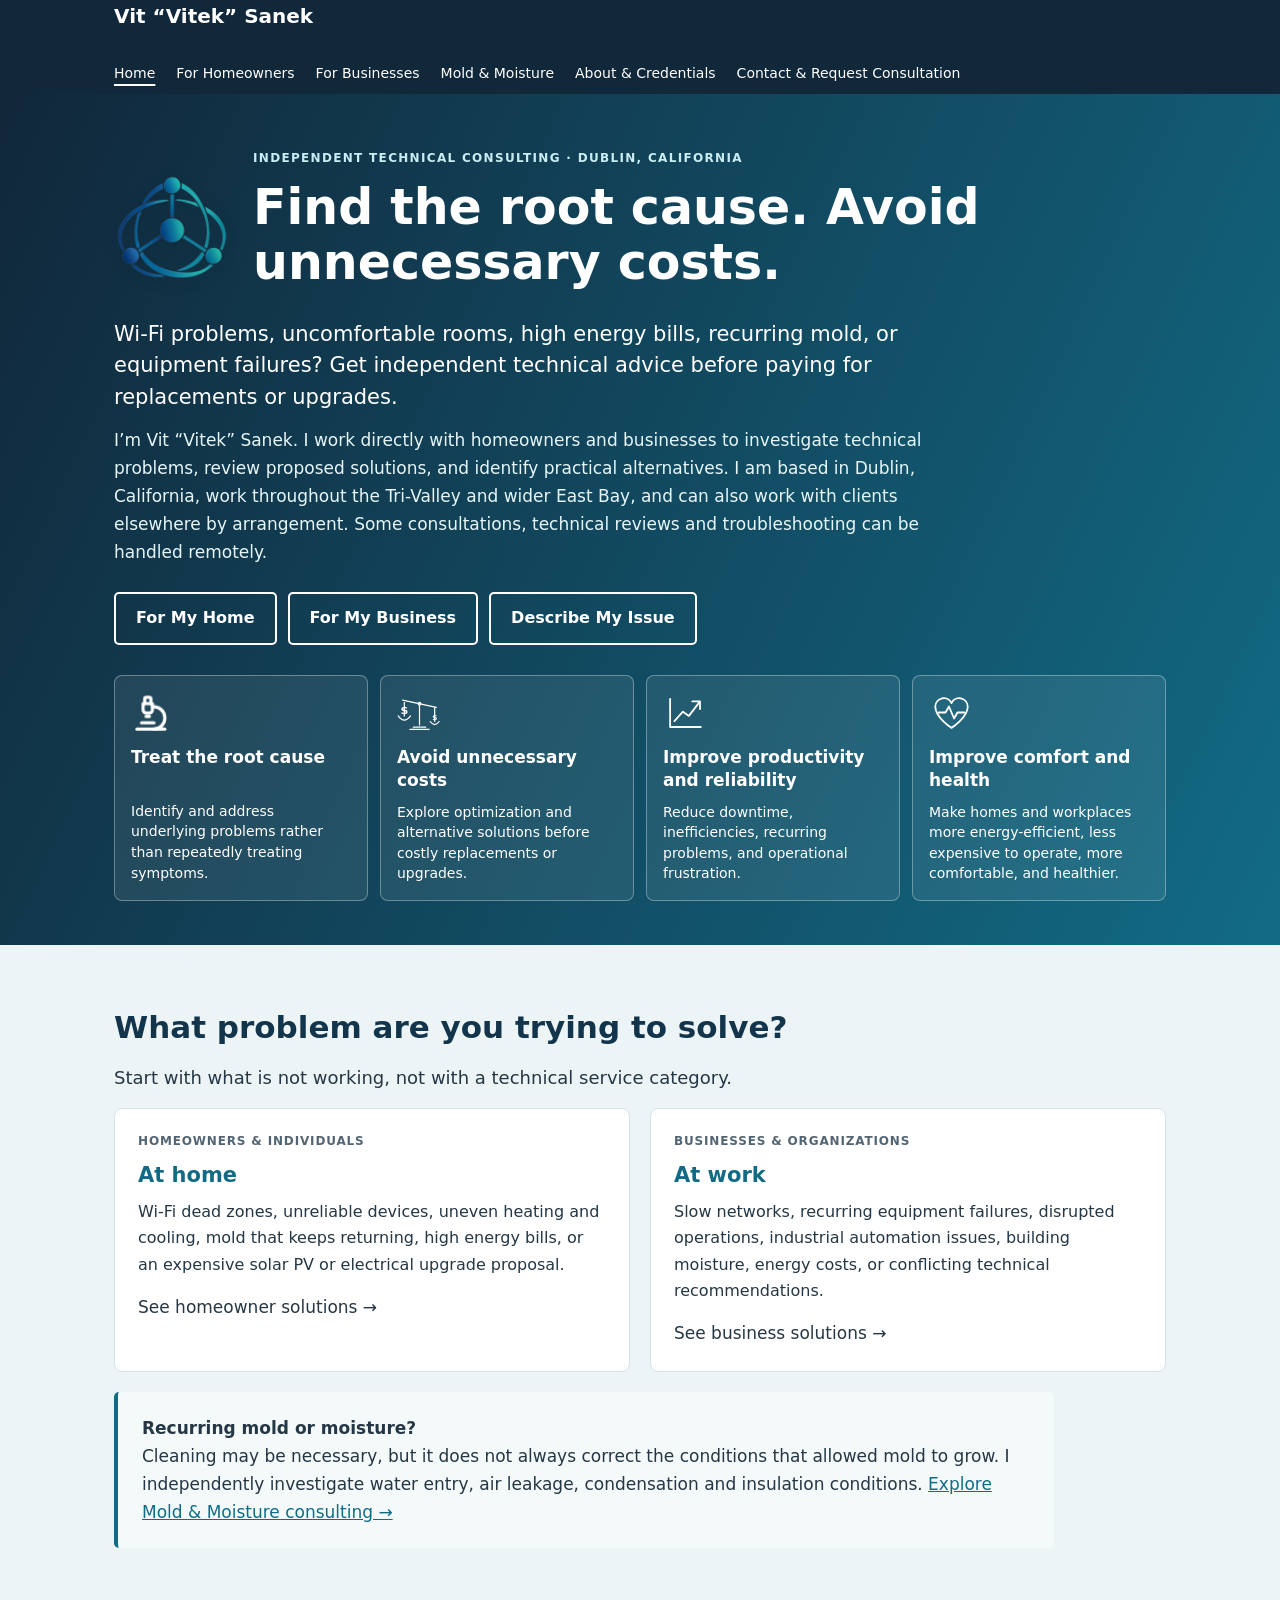
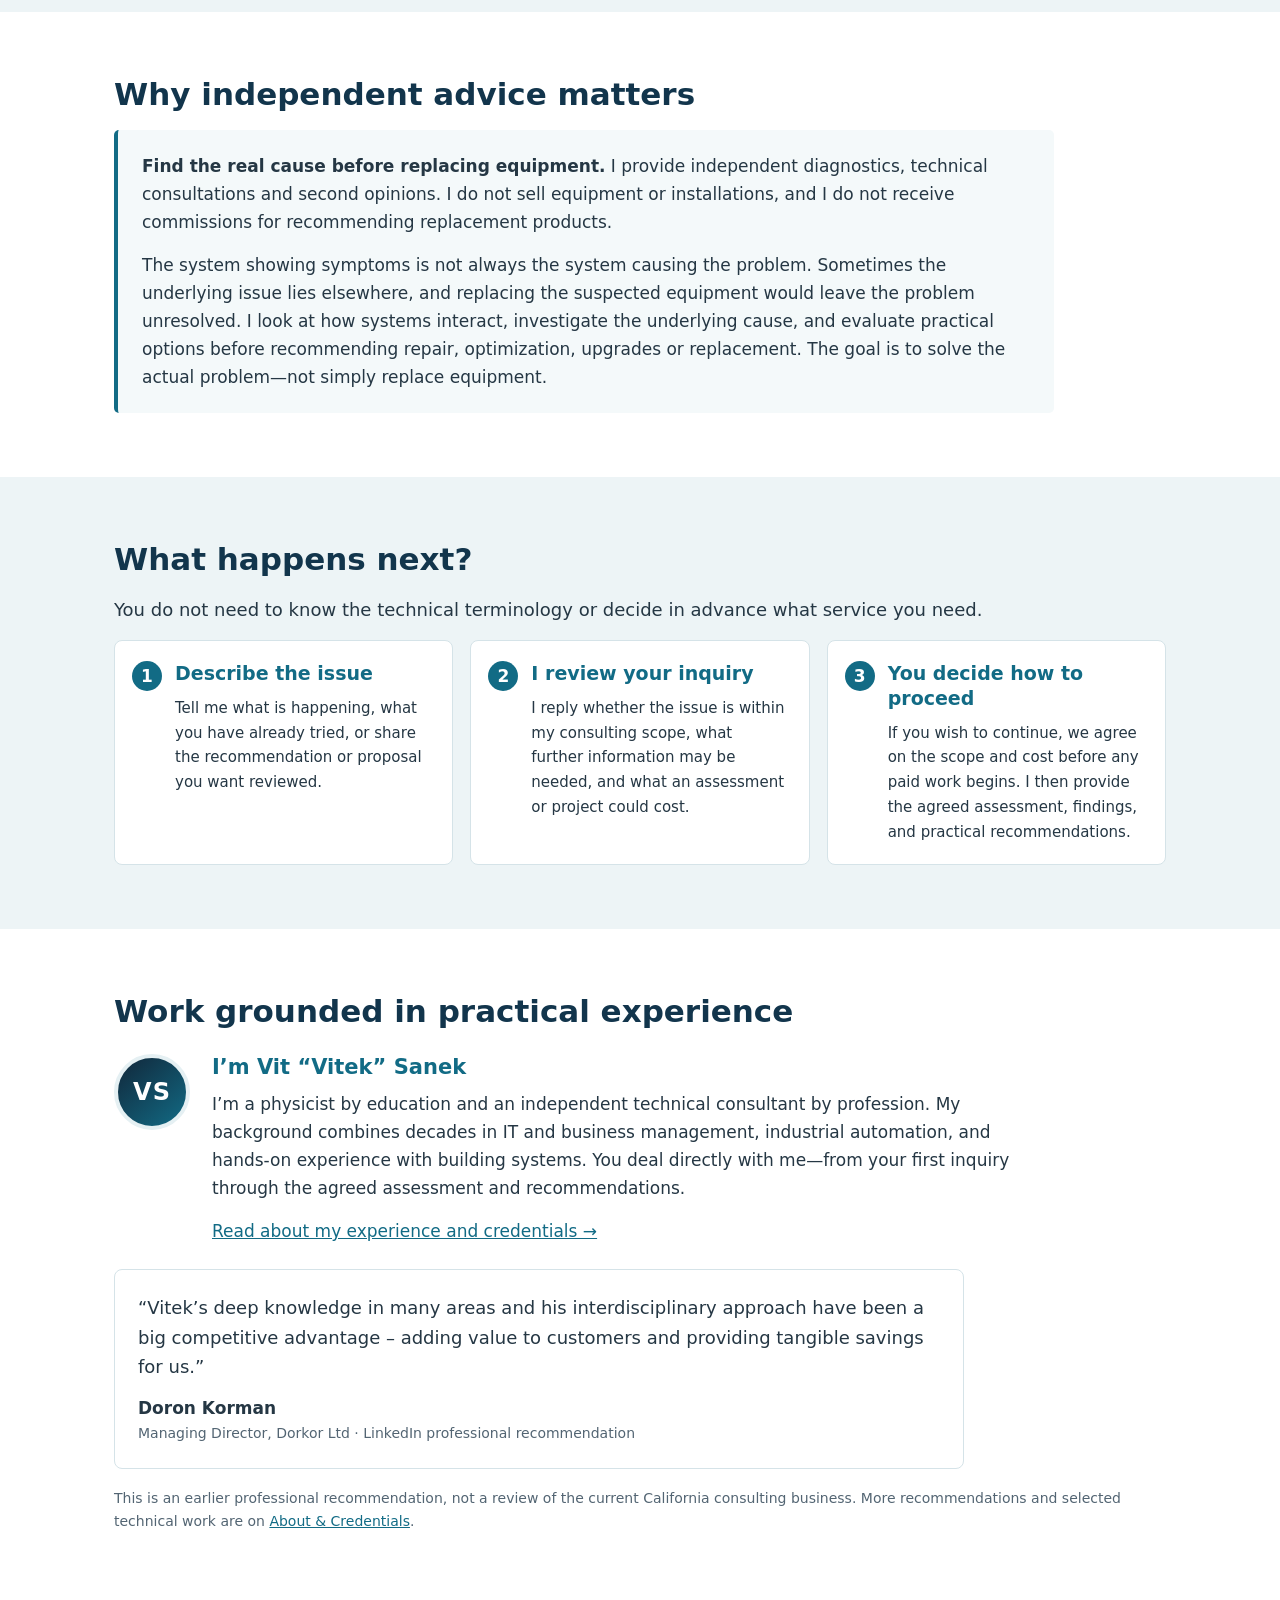
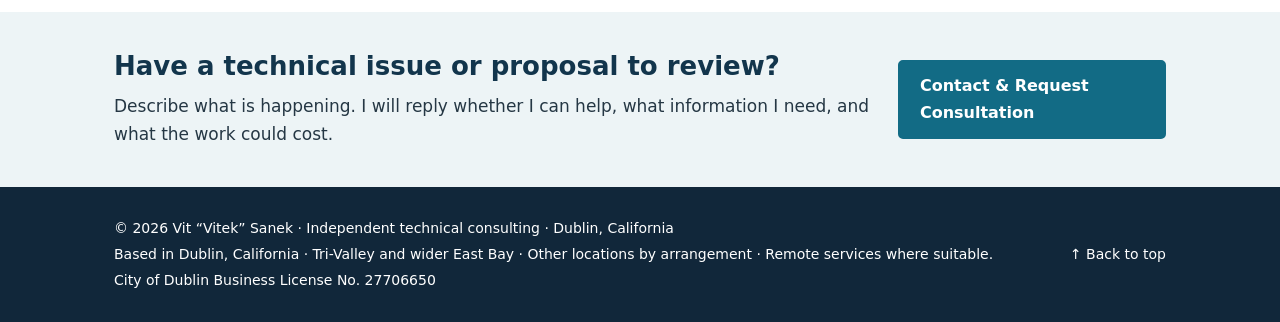
==== index.html @ 17aa636d "Add files via upload" ====
<!doctype html>
<html lang="en">
<head>
<meta charset="utf-8">
<meta name="viewport" content="width=device-width, initial-scale=1">
<title>Independent Technical Consulting | Dublin, CA</title>
<meta name="description" content="Independent technical troubleshooting and second opinions for homes and businesses throughout the Tri-Valley and wider East Bay, with remote services where suitable.">
<meta name="author" content="Vit “Vitek” Sanek">
<meta name="robots" content="index,follow,max-image-preview:large">
<meta name="theme-color" content="#11273a">
<link rel="canonical" href="https://ardenvaleis.github.io/Vitek/">
<link rel="icon" href="assets/systems-logo.png" type="image/png">
<link rel="apple-touch-icon" href="assets/systems-logo.png">
<link rel="stylesheet" href="assets/style.css">
<meta property="og:type" content="website">
<meta property="og:locale" content="en_US">
<meta property="og:site_name" content="Vit Vitek Sanek — Independent Technical Consulting">
<meta property="og:url" content="https://ardenvaleis.github.io/Vitek/">
<meta property="og:title" content="Independent technical consulting and second opinions in Dublin, CA">
<meta property="og:description" content="Independent technical troubleshooting and second opinions for homes and businesses throughout the Tri-Valley and wider East Bay, with remote services where suitable.">
<meta property="og:image" content="https://ardenvaleis.github.io/Vitek/assets/systems-logo.png">
<meta property="og:image:alt" content="Interconnected-systems logo for Vit Vitek Sanek">
<meta name="twitter:card" content="summary">
<meta name="twitter:title" content="Independent technical consulting and second opinions in Dublin, CA">
<meta name="twitter:description" content="Independent technical troubleshooting and second opinions for homes and businesses throughout the Tri-Valley and wider East Bay, with remote services where suitable.">
<meta name="twitter:image" content="https://ardenvaleis.github.io/Vitek/assets/systems-logo.png">
<script type="application/ld+json">{"@context":"https://schema.org","@type":["LocalBusiness","ProfessionalService"],"name":"Vit “Vitek” Sanek — Independent Technical Consulting","url":"https://ardenvaleis.github.io/Vitek/","image":"https://ardenvaleis.github.io/Vitek/assets/systems-logo.png","logo":"https://ardenvaleis.github.io/Vitek/assets/systems-logo.png","description":"Independent technical consulting, troubleshooting and second opinions for homeowners, individuals and businesses.","telephone":"+1-650-318-1522","email":"vitpc@mail.com","address":{"@type":"PostalAddress","addressLocality":"Dublin","addressRegion":"CA","addressCountry":"US"},"areaServed":[{"@type":"City","name":"Dublin, California"},{"@type":"City","name":"Pleasanton, California"},{"@type":"City","name":"San Ramon, California"},{"@type":"City","name":"Livermore, California"}],"sameAs":["https://www.linkedin.com/in/vitsanek/"],"founder":{"@type":"Person","name":"Vit “Vitek” Sanek","jobTitle":"Independent technical consultant"},"serviceType":["Independent technical consulting","Technical troubleshooting","Independent second opinions","Home moisture and building-systems assessment","IT and network consulting","Industrial systems consulting"]}</script>
<script type="application/ld+json">{"@context":"https://schema.org","@type":"BreadcrumbList","itemListElement":[{"@type":"ListItem","position":1,"name":"Home","item":"https://ardenvaleis.github.io/Vitek/"}]}</script>
</head><body id="top"><a href="#main" class="skip">Skip to content</a><header><div class="wrap"><nav aria-label="Main navigation"><a href="index.html" class="brand">Vit “Vitek” Sanek</a><div class="links"><a href="index.html" aria-current="page">Home</a><a href="homeowners.html">For Homeowners</a><a href="businesses.html">For Businesses</a><a href="mold-moisture.html">Mold &amp; Moisture</a><a href="about.html">About &amp; Credentials</a><a href="contact.html">Contact &amp; Request Consultation</a></div></nav></div></header><main id="main"><div class="hero compact"><div class="wrap"><div class="hero-title"><img src="assets/systems-logo.png" class="hero-logo" alt="Interconnected-systems company logo" width="116" height="109"><div><p class="eyebrow">Independent technical consulting · Dublin, California</p><h1>Find the root cause. Avoid unnecessary costs.</h1></div></div><p class="lede">Wi-Fi problems, uncomfortable rooms, high energy bills, recurring mold, or equipment failures? Get independent technical advice before paying for replacements or upgrades.</p><p class="support">I’m Vit “Vitek” Sanek. I work directly with homeowners and businesses to investigate technical problems, review proposed solutions, and identify practical alternatives. I am based in Dublin, California, work throughout the Tri-Valley and wider East Bay, and can also work with clients elsewhere by arrangement. Some consultations, technical reviews and troubleshooting can be handled remotely.</p><div class="actions"><a class="button alt" href="homeowners.html">For My Home</a><a class="button alt" href="businesses.html">For My Business</a><a class="button alt" href="contact.html">Describe My Issue</a></div><div class="benefits" aria-label="How I help">
<article class="benefit"><img class="benefit-icon" src="assets/microscope.png" alt="" aria-hidden="true" width="36" height="39"><h3>Treat the root cause</h3><p>Identify and address underlying problems rather than repeatedly treating symptoms.</p></article>
<article class="benefit"><svg aria-hidden="true" viewBox="0 0 80 64"><path d="M10 10 70 23M40 16.5V54M29 58h22M23 62h34M13 11v27M67 23v25"/><circle cx="40" cy="16.5" r="2.5"/><path d="M2 38Q13 53 24 38M59 48Q67 59 75 48"/><text x="13" y="35" text-anchor="middle" font-size="20" font-weight="600" fill="white" stroke="none">$</text><text x="67" y="45" text-anchor="middle" font-size="13" font-weight="600" fill="white" stroke="none">$</text></svg><h3>Avoid unnecessary costs</h3><p>Explore optimization and alternative solutions before costly replacements or upgrades.</p></article>
<article class="benefit"><svg aria-hidden="true" viewBox="0 0 48 48"><path d="M6 41V8M6 41h36M11 34l10-11 7 5 13-17M32 11h9v9"/></svg><h3>Improve productivity and reliability</h3><p>Reduce downtime, inefficiencies, recurring problems, and operational frustration.</p></article>
<article class="benefit"><svg aria-hidden="true" viewBox="0 0 48 48"><path d="M24 42S5 30 5 17a10 10 0 0 1 19-4 10 10 0 0 1 19 4c0 13-19 25-19 25Z"/><path d="M9 24h8l4-7 6 14 4-7h8"/></svg><h3>Improve comfort and health</h3><p>Make homes and workplaces more energy-efficient, less expensive to operate, more comfortable, and healthier.</p></article>
</div></div></div>
<section class="tint"><div class="wrap"><h2>What problem are you trying to solve?</h2><p class="intro section-lead">Start with what is not working, not with a technical service category.</p><div class="cards two">
<a class="card linkcard" href="homeowners.html"><span class="tag">Homeowners &amp; individuals</span><h3>At home</h3><p>Wi-Fi dead zones, unreliable devices, uneven heating and cooling, mold that keeps returning, high energy bills, or an expensive solar PV or electrical upgrade proposal.</p><span class="more">See homeowner solutions →</span></a>
<a class="card linkcard" href="businesses.html"><span class="tag">Businesses &amp; organizations</span><h3>At work</h3><p>Slow networks, recurring equipment failures, disrupted operations, industrial automation issues, building moisture, energy costs, or conflicting technical recommendations.</p><span class="more">See business solutions →</span></a>
</div><div class="callout" style="margin-top:20px"><strong>Recurring mold or moisture?</strong><p>Cleaning may be necessary, but it does not always correct the conditions that allowed mold to grow. I independently investigate water entry, air leakage, condensation and insulation conditions. <a href="mold-moisture.html">Explore Mold &amp; Moisture consulting →</a></p></div></div></section>
<section><div class="wrap"><h2>Why independent advice matters</h2><div class="callout"><p><strong>Find the real cause before replacing equipment.</strong> I provide independent diagnostics, technical consultations and second opinions. I do not sell equipment or installations, and I do not receive commissions for recommending replacement products.</p><p>The system showing symptoms is not always the system causing the problem. Sometimes the underlying issue lies elsewhere, and replacing the suspected equipment would leave the problem unresolved. I look at how systems interact, investigate the underlying cause, and evaluate practical options before recommending repair, optimization, upgrades or replacement. The goal is to solve the actual problem—not simply replace equipment.</p></div></div></section>
<section class="tint"><div class="wrap"><h2>What happens next?</h2><p class="section-lead">You do not need to know the technical terminology or decide in advance what service you need.</p><div class="steps"><article class="step"><h3>Describe the issue</h3><p>Tell me what is happening, what you have already tried, or share the recommendation or proposal you want reviewed.</p></article><article class="step"><h3>I review your inquiry</h3><p>I reply whether the issue is within my consulting scope, what further information may be needed, and what an assessment or project could cost.</p></article><article class="step"><h3>You decide how to proceed</h3><p>If you wish to continue, we agree on the scope and cost before any paid work begins. I then provide the agreed assessment, findings, and practical recommendations.</p></article></div></div></section>
<section><div class="wrap"><h2>Work grounded in practical experience</h2><div class="personal-intro"><div class="profile-monogram" aria-hidden="true">VS</div><div><h3>I’m Vit “Vitek” Sanek</h3><p>I’m a physicist by education and an independent technical consultant by profession. My background combines decades in IT and business management, industrial automation, and hands-on experience with building systems. You deal directly with me—from your first inquiry through the agreed assessment and recommendations.</p><p><a href="about.html">Read about my experience and credentials →</a></p></div></div><div class="quote"><blockquote>“Vitek’s deep knowledge in many areas and his interdisciplinary approach have been a big competitive advantage – adding value to customers and providing tangible savings for us.”</blockquote><p class="attrib">Doron Korman</p><p class="context">Managing Director, Dorkor Ltd · LinkedIn professional recommendation</p></div><p class="page-mark">This is an earlier professional recommendation, not a review of the current California consulting business. More recommendations and selected technical work are on <a href="about.html">About &amp; Credentials</a>.</p></div></section>
<aside class="cta"><div class="wrap"><div><h2>Have a technical issue or proposal to review?</h2><p>Describe what is happening. I will reply whether I can help, what information I need, and what the work could cost.</p></div><a class="button blue" href="contact.html">Contact &amp; Request Consultation</a></div></aside></main><footer><div class="wrap"><div><p>© 2026 Vit “Vitek” Sanek · Independent technical consulting · Dublin, California</p><p>Based in Dublin, California · Tri-Valley and wider East Bay · Other locations by arrangement · Remote services where suitable.</p><p>City of Dublin Business License No. 27706650</p></div><a href="#top" class="top-link">↑ Back to top</a></div></footer></body></html>
---- assets/style.css ----
:root{--navy:#11273a;--blue:#126b85;--light:#edf4f6;--ink:#253744;--line:#d5e3e8;--muted:#536573;--white:#fff}
*{box-sizing:border-box}html{scroll-behavior:smooth}body{margin:0;font:17px/1.65 system-ui,'Segoe UI',Arial,sans-serif;color:var(--ink);background:white}a{color:var(--blue)}a:hover{text-decoration-thickness:2px}a:focus-visible,button:focus-visible,input:focus-visible,select:focus-visible,textarea:focus-visible,summary:focus-visible{outline:3px solid #e5ad4c;outline-offset:3px}.wrap{max-width:1100px;margin:auto;padding:0 24px}.skip{position:absolute;left:-10000px;top:auto}.skip:focus{left:16px;top:12px;z-index:100;background:white;padding:8px}
header{background:var(--navy);color:white}nav{min-height:76px;display:flex;align-items:center;justify-content:space-between;gap:20px;flex-wrap:wrap}.brand{color:white;text-decoration:none;font-weight:750;font-size:20px;white-space:nowrap}.links{display:flex;align-items:center;gap:21px;flex-wrap:wrap}.links a{color:white;text-decoration:none;font-size:14px;padding:9px 0}.links a[aria-current="page"]{text-decoration:underline;text-decoration-thickness:2px;text-underline-offset:6px}.links a:hover{text-decoration:underline}
.hero{background:linear-gradient(115deg,#11273a,#126b85);color:white;padding:69px 0 52px}.hero.compact{padding:55px 0 44px}.hero-title{display:flex;gap:23px;align-items:center}.hero-logo{width:116px;height:116px;object-fit:contain;flex:none;filter:drop-shadow(0 3px 7px rgba(0,0,0,.12))}.hero h1{font-size:clamp(32px,4.1vw,49px);line-height:1.12;margin:0 0 15px;max-width:850px}.hero .lede{font-size:21px;line-height:1.5;max-width:850px;margin:13px 0}.hero .support{max-width:850px;color:#e6f6f8}.eyebrow{font-size:12px;letter-spacing:.11em;text-transform:uppercase;color:#c9edf3;font-weight:800;margin:0 0 12px}.button{display:inline-block;background:#fff;color:#11344b;border:2px solid #fff;padding:11px 20px;text-decoration:none;border-radius:5px;font-size:16px;font-weight:750}.button.alt{background:transparent;color:white}.button.blue{background:var(--blue);border-color:var(--blue);color:white}.button.outline{border-color:var(--blue);background:transparent;color:var(--blue)}.actions{display:flex;gap:11px;flex-wrap:wrap;margin-top:26px}
section{padding:64px 0}section.tint{background:var(--light)}h2{font-size:31px;line-height:1.2;color:#12354c;margin:0 0 17px}h3{line-height:1.3;color:var(--blue);margin:0 0 10px;font-size:21px}p{margin:0 0 15px}.intro{max-width:840px}.section-lead{font-size:18px;max-width:870px}.cards{display:grid;grid-template-columns:repeat(3,minmax(0,1fr));gap:20px}.cards.two{grid-template-columns:repeat(2,minmax(0,1fr))}.card{background:white;border:1px solid var(--line);border-radius:8px;padding:23px}.card p{font-size:16px}.card ul{padding-left:21px;margin:10px 0 0}.card li{margin:6px 0}.card .tag{font-size:12px;font-weight:800;letter-spacing:.07em;text-transform:uppercase;color:var(--muted);display:block;margin-bottom:10px}.card a.more{font-weight:700;font-size:15px}.linkcard{text-decoration:none;color:var(--ink);display:block}.linkcard h3{text-decoration:underline;text-decoration-color:transparent}.linkcard:hover h3{text-decoration-color:currentColor}.callout{border-left:4px solid var(--blue);background:#f4f9fa;padding:22px 24px;border-radius:5px;max-width:940px}.callout p:last-child{margin:0}
.benefits{display:grid;grid-template-columns:repeat(4,minmax(0,1fr));gap:12px;margin-top:30px}.benefit{padding:16px;border:1px solid rgba(255,255,255,.33);border-radius:8px;background:rgba(255,255,255,.08)}.benefit h3{font-size:17px;color:white;line-height:1.35;min-height:45px}.benefit p{font-size:14px;margin:0;line-height:1.47}.benefit .benefit-icon{width:41px;height:41px;object-fit:contain;display:block;margin-bottom:13px;filter:brightness(0) invert(1)}.benefit svg{display:block;width:45px;height:41px;margin-bottom:13px;stroke:white;stroke-width:2.1;fill:none;stroke-linejoin:round;stroke-linecap:round}
.problem-grid{display:grid;grid-template-columns:1fr 1fr;gap:16px}.problem{border-left:3px solid var(--blue);padding:14px 18px;background:white;border-radius:3px}.problem strong{display:block;color:var(--navy);margin-bottom:6px}.problem p{font-size:15px;margin:0}.steps{display:grid;grid-template-columns:repeat(3,minmax(0,1fr));gap:17px;counter-reset:step}.step{position:relative;padding:20px 20px 20px 60px;background:white;border:1px solid var(--line);border-radius:8px}.step:before{counter-increment:step;content:counter(step);background:var(--blue);color:#fff;font-weight:800;border-radius:50%;width:30px;height:30px;display:grid;place-items:center;position:absolute;left:17px;top:20px}.step h3{font-size:19px}.step p{font-size:15px;margin:0}
.quote{border:1px solid var(--line);border-radius:8px;padding:23px;background:white;max-width:850px}.quote blockquote{margin:0 0 12px;font-size:18px}.quote .attrib{font-weight:750;margin:0}.quote .context{font-size:14px;color:var(--muted);margin:0}.fine{color:var(--muted);font-size:14px}.cta{background:var(--light);padding:39px 0}.cta .wrap{display:flex;align-items:center;justify-content:space-between;gap:24px}.cta h2{margin:0 0 9px;font-size:26px}.cta p{margin:0}.article{max-width:900px}.article p{max-width:850px}.article ul{padding-left:23px}.article li{margin:8px 0}details{margin:16px 0}details summary{cursor:pointer;color:var(--blue);font-weight:750}details[open] summary{margin-bottom:12px}.credentials{max-width:850px}.credentials details{border-top:1px solid var(--line);padding-top:14px}.credentials details:last-child{border-bottom:1px solid var(--line);padding-bottom:14px}
.contact-grid{display:grid;grid-template-columns:1.4fr .9fr;gap:33px}.form{background:var(--light);border:1px solid var(--line);padding:24px;border-radius:8px}.form label{display:block;font-weight:700;font-size:15px;margin:0 0 5px}.form input,.form select,.form textarea{width:100%;padding:11px;font:inherit;font-size:16px;border:1px solid #a9bfc9;border-radius:5px;background:#fff;color:var(--ink);margin-bottom:17px}.form textarea{min-height:156px;resize:vertical}.form button{cursor:pointer}.contact-items p{margin-bottom:16px}.contact-items strong{display:block}.privacy-note{font-size:13px;color:var(--muted)}.sr-only{position:absolute;width:1px;height:1px;overflow:hidden;clip:rect(0,0,0,0);white-space:nowrap}
footer{background:var(--navy);color:#fff;padding:27px 0;font-size:14px}footer p{margin:3px 0}footer .wrap{display:flex;align-items:center;justify-content:space-between;gap:14px;flex-wrap:wrap}footer a{color:white}.top-link{text-decoration:none;white-space:nowrap}.page-mark{font-size:14px;color:var(--muted);margin-top:18px}
@media(max-width:950px){.cards{grid-template-columns:repeat(2,minmax(0,1fr))}.benefits{grid-template-columns:repeat(2,minmax(0,1fr))}}@media(max-width:650px){body{font-size:16px}.wrap{padding:0 19px}nav{padding:13px 0}.links{gap:13px}.links a{font-size:13px}.hero{padding:44px 0}.hero-title{align-items:flex-start;gap:13px}.hero-logo{width:67px;height:67px}.hero .lede{font-size:19px}.benefits,.cards,.cards.two,.problem-grid,.steps,.contact-grid{grid-template-columns:1fr}.benefit h3{min-height:0}section{padding:44px 0}h2{font-size:27px}.card{padding:18px}.cta .wrap{display:block}.cta .button{margin-top:17px}}@media(prefers-reduced-motion:reduce){html{scroll-behavior:auto}}

/* v19 inline form feedback */
.form-status{padding:12px 14px;border-radius:5px;margin:14px 0 0;line-height:1.5;font-weight:600}
.form-status[hidden]{display:none}
.form-status.pending{background:#e9f3f6;color:#12495d}
.form-status.success{background:#e5f5ed;color:#175b3c;border:1px solid #a9d7bd}
.form-status.error{background:#fff1ed;color:#842c17;border:1px solid #e6b5a7}
.form button:disabled{opacity:.7;cursor:wait}


/* Version 21: personal introductions and contextual image examples */
.personal-intro{display:grid;grid-template-columns:78px 1fr;gap:20px;align-items:start;max-width:920px;margin:24px 0}
.profile-monogram{width:76px;height:76px;border-radius:50%;display:grid;place-items:center;background:linear-gradient(140deg,#11273a,#126b85);color:#fff;font-size:24px;font-weight:800;letter-spacing:.04em;border:4px solid #e5f0f3}
.personal-intro h3{margin:0 0 8px}
.personal-intro p:last-child{margin-bottom:0}
.photo-grid{display:grid;grid-template-columns:repeat(3,minmax(0,1fr));gap:18px;margin-top:24px}
.photo-grid.two{grid-template-columns:repeat(2,minmax(0,1fr))}
.photo-card,.diagram-card{margin:0;background:#fff;border:1px solid var(--line);border-radius:8px;overflow:hidden;min-width:0}
.photo-card img,.diagram-card img{display:block;width:100%;height:220px;object-fit:cover;background:#e9f0f2}
.photo-card figcaption,.diagram-card figcaption{padding:15px 17px}
.photo-card figcaption strong,.diagram-card figcaption strong{display:block;color:var(--navy);margin-bottom:5px}
.photo-card figcaption p,.diagram-card figcaption p{font-size:14px;line-height:1.5;margin:0 0 8px}
.photo-card figcaption small{display:block;font-size:11px;line-height:1.45;color:var(--muted)}
.photo-card figcaption small a{color:var(--muted)}
.diagram-card{margin-top:22px}
.diagram-card img{height:auto;max-height:none;object-fit:contain;padding:12px}
.mold-intro{display:grid;grid-template-columns:1.25fr .75fr;gap:26px;align-items:start}
.mold-intro .photo-card img{height:260px}
.cause-grid{display:grid;grid-template-columns:repeat(3,minmax(0,1fr));gap:18px;margin-top:24px}
.cause-card{background:#fff;border:1px solid var(--line);border-top:4px solid var(--blue);border-radius:8px;padding:21px}
.cause-card .tag{font-size:12px;font-weight:800;letter-spacing:.07em;text-transform:uppercase;color:var(--muted);display:block;margin-bottom:10px}
.cause-card p{font-size:15px}
.cause-card p:last-child{margin-bottom:0}
@media(max-width:950px){.photo-grid{grid-template-columns:repeat(2,minmax(0,1fr))}.cause-grid{grid-template-columns:1fr}.mold-intro{grid-template-columns:1fr}}
@media(max-width:650px){.personal-intro{grid-template-columns:1fr;gap:12px}.photo-grid,.photo-grid.two{grid-template-columns:1fr}.photo-card img,.mold-intro .photo-card img{height:220px}.diagram-card img{padding:5px}}
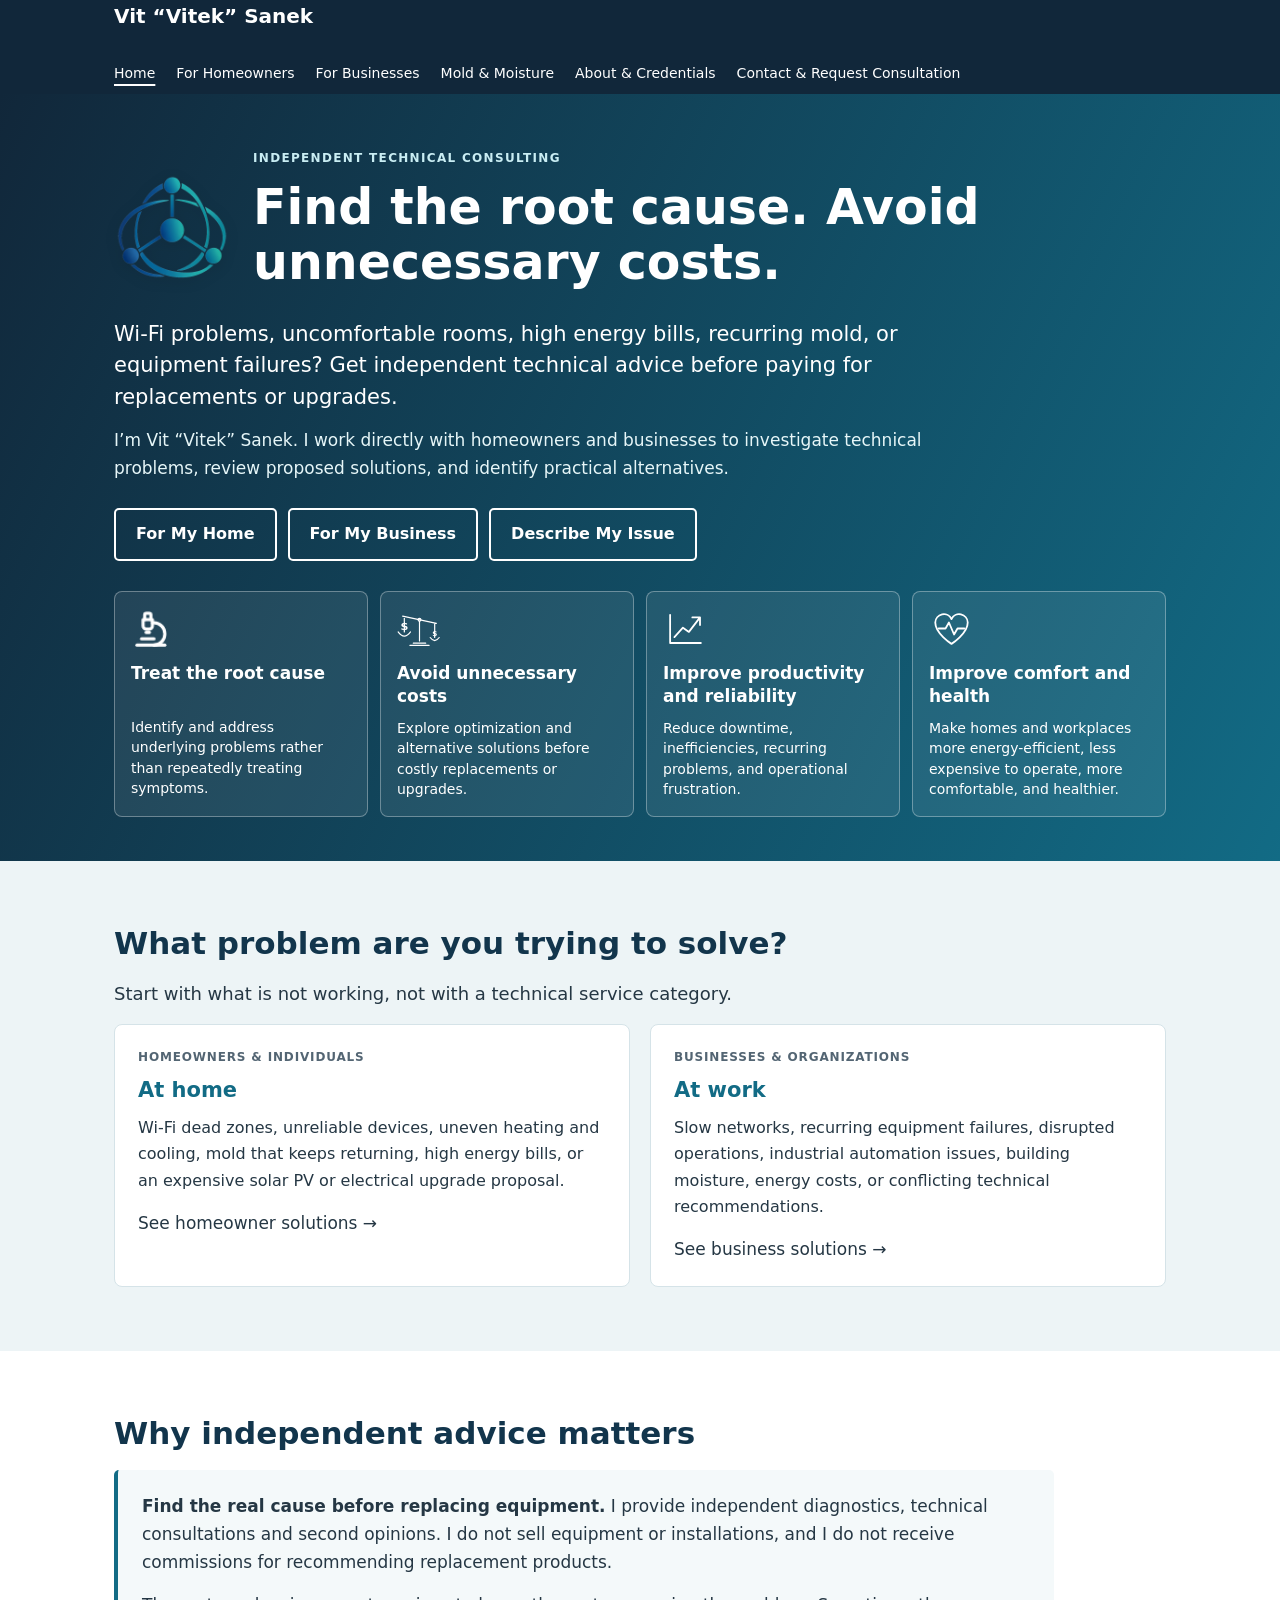
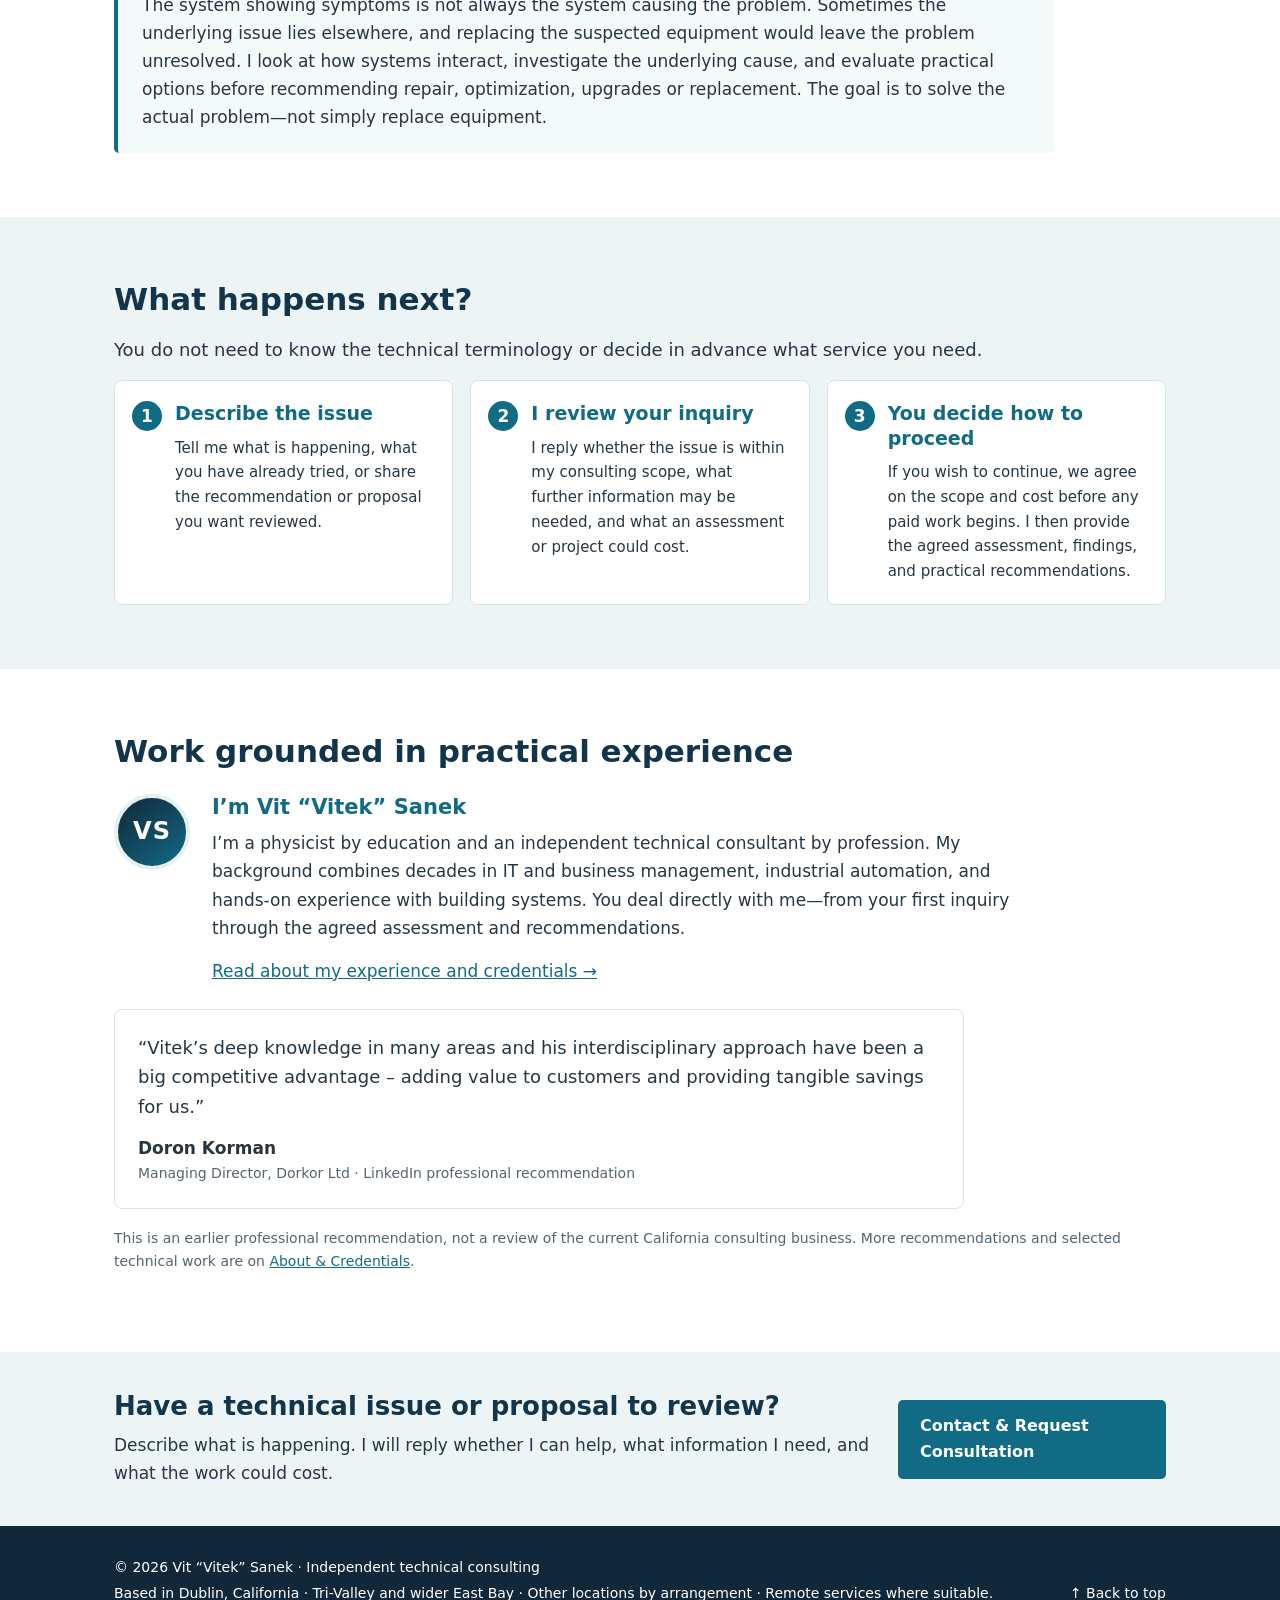
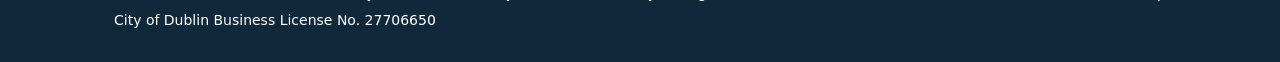
==== commit 81fbf1ac: "Add files via upload" ====
--- a/index.html
+++ b/index.html
@@ -26,7 +26,7 @@
 <meta name="twitter:image" content="https://ardenvaleis.github.io/Vitek/assets/systems-logo.png">
 <script type="application/ld+json">{"@context":"https://schema.org","@type":["LocalBusiness","ProfessionalService"],"name":"Vit “Vitek” Sanek — Independent Technical Consulting","url":"https://ardenvaleis.github.io/Vitek/","image":"https://ardenvaleis.github.io/Vitek/assets/systems-logo.png","logo":"https://ardenvaleis.github.io/Vitek/assets/systems-logo.png","description":"Independent technical consulting, troubleshooting and second opinions for homeowners, individuals and businesses.","telephone":"+1-650-318-1522","email":"vitpc@mail.com","address":{"@type":"PostalAddress","addressLocality":"Dublin","addressRegion":"CA","addressCountry":"US"},"areaServed":[{"@type":"City","name":"Dublin, California"},{"@type":"City","name":"Pleasanton, California"},{"@type":"City","name":"San Ramon, California"},{"@type":"City","name":"Livermore, California"}],"sameAs":["https://www.linkedin.com/in/vitsanek/"],"founder":{"@type":"Person","name":"Vit “Vitek” Sanek","jobTitle":"Independent technical consultant"},"serviceType":["Independent technical consulting","Technical troubleshooting","Independent second opinions","Home moisture and building-systems assessment","IT and network consulting","Industrial systems consulting"]}</script>
 <script type="application/ld+json">{"@context":"https://schema.org","@type":"BreadcrumbList","itemListElement":[{"@type":"ListItem","position":1,"name":"Home","item":"https://ardenvaleis.github.io/Vitek/"}]}</script>
-</head><body id="top"><a href="#main" class="skip">Skip to content</a><header><div class="wrap"><nav aria-label="Main navigation"><a href="index.html" class="brand">Vit “Vitek” Sanek</a><div class="links"><a href="index.html" aria-current="page">Home</a><a href="homeowners.html">For Homeowners</a><a href="businesses.html">For Businesses</a><a href="mold-moisture.html">Mold &amp; Moisture</a><a href="about.html">About &amp; Credentials</a><a href="contact.html">Contact &amp; Request Consultation</a></div></nav></div></header><main id="main"><div class="hero compact"><div class="wrap"><div class="hero-title"><img src="assets/systems-logo.png" class="hero-logo" alt="Interconnected-systems company logo" width="116" height="109"><div><p class="eyebrow">Independent technical consulting · Dublin, California</p><h1>Find the root cause. Avoid unnecessary costs.</h1></div></div><p class="lede">Wi-Fi problems, uncomfortable rooms, high energy bills, recurring mold, or equipment failures? Get independent technical advice before paying for replacements or upgrades.</p><p class="support">I’m Vit “Vitek” Sanek. I work directly with homeowners and businesses to investigate technical problems, review proposed solutions, and identify practical alternatives. I am based in Dublin, California, work throughout the Tri-Valley and wider East Bay, and can also work with clients elsewhere by arrangement. Some consultations, technical reviews and troubleshooting can be handled remotely.</p><div class="actions"><a class="button alt" href="homeowners.html">For My Home</a><a class="button alt" href="businesses.html">For My Business</a><a class="button alt" href="contact.html">Describe My Issue</a></div><div class="benefits" aria-label="How I help">
+</head><body id="top"><a href="#main" class="skip">Skip to content</a><header><div class="wrap"><nav aria-label="Main navigation"><a href="index.html" class="brand">Vit “Vitek” Sanek</a><div class="links"><a href="index.html" aria-current="page">Home</a><a href="homeowners.html">For Homeowners</a><a href="businesses.html">For Businesses</a><a href="mold-moisture.html">Mold &amp; Moisture</a><a href="about.html">About &amp; Credentials</a><a href="contact.html">Contact &amp; Request Consultation</a></div></nav></div></header><main id="main"><div class="hero compact"><div class="wrap"><div class="hero-title"><img src="assets/systems-logo.png" class="hero-logo" alt="Interconnected-systems company logo" width="116" height="109"><div><p class="eyebrow">Independent technical consulting</p><h1>Find the root cause. Avoid unnecessary costs.</h1></div></div><p class="lede">Wi-Fi problems, uncomfortable rooms, high energy bills, recurring mold, or equipment failures? Get independent technical advice before paying for replacements or upgrades.</p><p class="support">I’m Vit “Vitek” Sanek. I work directly with homeowners and businesses to investigate technical problems, review proposed solutions, and identify practical alternatives.</p><div class="actions"><a class="button alt" href="homeowners.html">For My Home</a><a class="button alt" href="businesses.html">For My Business</a><a class="button alt" href="contact.html">Describe My Issue</a></div><div class="benefits" aria-label="How I help">
 <article class="benefit"><img class="benefit-icon" src="assets/microscope.png" alt="" aria-hidden="true" width="36" height="39"><h3>Treat the root cause</h3><p>Identify and address underlying problems rather than repeatedly treating symptoms.</p></article>
 <article class="benefit"><svg aria-hidden="true" viewBox="0 0 80 64"><path d="M10 10 70 23M40 16.5V54M29 58h22M23 62h34M13 11v27M67 23v25"/><circle cx="40" cy="16.5" r="2.5"/><path d="M2 38Q13 53 24 38M59 48Q67 59 75 48"/><text x="13" y="35" text-anchor="middle" font-size="20" font-weight="600" fill="white" stroke="none">$</text><text x="67" y="45" text-anchor="middle" font-size="13" font-weight="600" fill="white" stroke="none">$</text></svg><h3>Avoid unnecessary costs</h3><p>Explore optimization and alternative solutions before costly replacements or upgrades.</p></article>
 <article class="benefit"><svg aria-hidden="true" viewBox="0 0 48 48"><path d="M6 41V8M6 41h36M11 34l10-11 7 5 13-17M32 11h9v9"/></svg><h3>Improve productivity and reliability</h3><p>Reduce downtime, inefficiencies, recurring problems, and operational frustration.</p></article>
@@ -35,8 +35,8 @@
 <section class="tint"><div class="wrap"><h2>What problem are you trying to solve?</h2><p class="intro section-lead">Start with what is not working, not with a technical service category.</p><div class="cards two">
 <a class="card linkcard" href="homeowners.html"><span class="tag">Homeowners &amp; individuals</span><h3>At home</h3><p>Wi-Fi dead zones, unreliable devices, uneven heating and cooling, mold that keeps returning, high energy bills, or an expensive solar PV or electrical upgrade proposal.</p><span class="more">See homeowner solutions →</span></a>
 <a class="card linkcard" href="businesses.html"><span class="tag">Businesses &amp; organizations</span><h3>At work</h3><p>Slow networks, recurring equipment failures, disrupted operations, industrial automation issues, building moisture, energy costs, or conflicting technical recommendations.</p><span class="more">See business solutions →</span></a>
-</div><div class="callout" style="margin-top:20px"><strong>Recurring mold or moisture?</strong><p>Cleaning may be necessary, but it does not always correct the conditions that allowed mold to grow. I independently investigate water entry, air leakage, condensation and insulation conditions. <a href="mold-moisture.html">Explore Mold &amp; Moisture consulting →</a></p></div></div></section>
+</div></div></section>
 <section><div class="wrap"><h2>Why independent advice matters</h2><div class="callout"><p><strong>Find the real cause before replacing equipment.</strong> I provide independent diagnostics, technical consultations and second opinions. I do not sell equipment or installations, and I do not receive commissions for recommending replacement products.</p><p>The system showing symptoms is not always the system causing the problem. Sometimes the underlying issue lies elsewhere, and replacing the suspected equipment would leave the problem unresolved. I look at how systems interact, investigate the underlying cause, and evaluate practical options before recommending repair, optimization, upgrades or replacement. The goal is to solve the actual problem—not simply replace equipment.</p></div></div></section>
 <section class="tint"><div class="wrap"><h2>What happens next?</h2><p class="section-lead">You do not need to know the technical terminology or decide in advance what service you need.</p><div class="steps"><article class="step"><h3>Describe the issue</h3><p>Tell me what is happening, what you have already tried, or share the recommendation or proposal you want reviewed.</p></article><article class="step"><h3>I review your inquiry</h3><p>I reply whether the issue is within my consulting scope, what further information may be needed, and what an assessment or project could cost.</p></article><article class="step"><h3>You decide how to proceed</h3><p>If you wish to continue, we agree on the scope and cost before any paid work begins. I then provide the agreed assessment, findings, and practical recommendations.</p></article></div></div></section>
 <section><div class="wrap"><h2>Work grounded in practical experience</h2><div class="personal-intro"><div class="profile-monogram" aria-hidden="true">VS</div><div><h3>I’m Vit “Vitek” Sanek</h3><p>I’m a physicist by education and an independent technical consultant by profession. My background combines decades in IT and business management, industrial automation, and hands-on experience with building systems. You deal directly with me—from your first inquiry through the agreed assessment and recommendations.</p><p><a href="about.html">Read about my experience and credentials →</a></p></div></div><div class="quote"><blockquote>“Vitek’s deep knowledge in many areas and his interdisciplinary approach have been a big competitive advantage – adding value to customers and providing tangible savings for us.”</blockquote><p class="attrib">Doron Korman</p><p class="context">Managing Director, Dorkor Ltd · LinkedIn professional recommendation</p></div><p class="page-mark">This is an earlier professional recommendation, not a review of the current California consulting business. More recommendations and selected technical work are on <a href="about.html">About &amp; Credentials</a>.</p></div></section>
-<aside class="cta"><div class="wrap"><div><h2>Have a technical issue or proposal to review?</h2><p>Describe what is happening. I will reply whether I can help, what information I need, and what the work could cost.</p></div><a class="button blue" href="contact.html">Contact &amp; Request Consultation</a></div></aside></main><footer><div class="wrap"><div><p>© 2026 Vit “Vitek” Sanek · Independent technical consulting · Dublin, California</p><p>Based in Dublin, California · Tri-Valley and wider East Bay · Other locations by arrangement · Remote services where suitable.</p><p>City of Dublin Business License No. 27706650</p></div><a href="#top" class="top-link">↑ Back to top</a></div></footer></body></html>+<aside class="cta"><div class="wrap"><div><h2>Have a technical issue or proposal to review?</h2><p>Describe what is happening. I will reply whether I can help, what information I need, and what the work could cost.</p></div><a class="button blue" href="contact.html">Contact &amp; Request Consultation</a></div></aside></main><footer><div class="wrap"><div><p>© 2026 Vit “Vitek” Sanek · Independent technical consulting</p><p>Based in Dublin, California · Tri-Valley and wider East Bay · Other locations by arrangement · Remote services where suitable.</p><p>City of Dublin Business License No. 27706650</p></div><a href="#top" class="top-link">↑ Back to top</a></div></footer></body></html>
--- a/assets/style.css
+++ b/assets/style.css
@@ -45,3 +45,10 @@
 .cause-card p:last-child{margin-bottom:0}
 @media(max-width:950px){.photo-grid{grid-template-columns:repeat(2,minmax(0,1fr))}.cause-grid{grid-template-columns:1fr}.mold-intro{grid-template-columns:1fr}}
 @media(max-width:650px){.personal-intro{grid-template-columns:1fr;gap:12px}.photo-grid,.photo-grid.two{grid-template-columns:1fr}.photo-card img,.mold-intro .photo-card img{height:220px}.diagram-card img{padding:5px}}
+
+/* Version 22: original project photographs on Mold & Moisture page */
+.own-work-heading{margin:30px 0 5px}
+.own-work-grid{display:grid;grid-template-columns:repeat(2,minmax(0,1fr));gap:18px;margin-top:18px}
+.own-work-card img{height:auto;aspect-ratio:16/9;object-fit:contain;background:#e9f0f2}
+.own-work-card figcaption p{margin-bottom:0}
+@media(max-width:650px){.own-work-grid{grid-template-columns:1fr}}
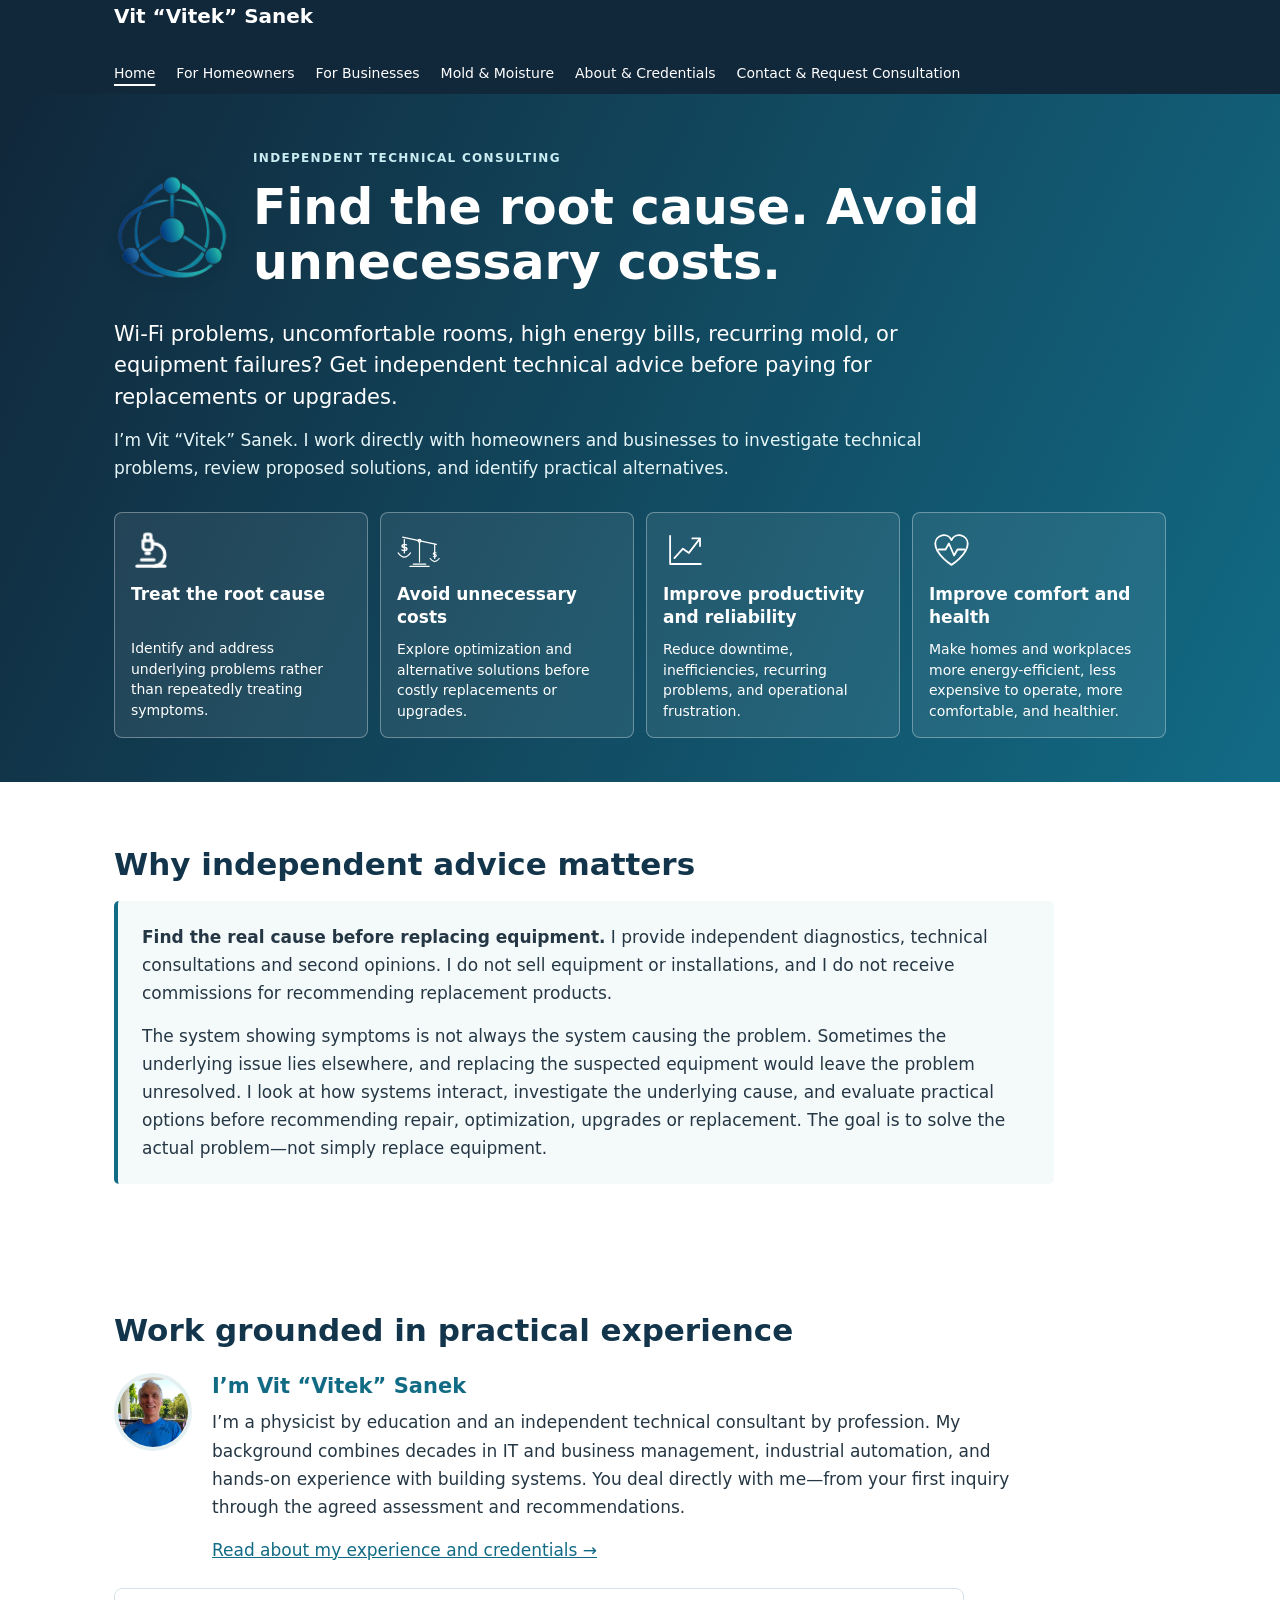
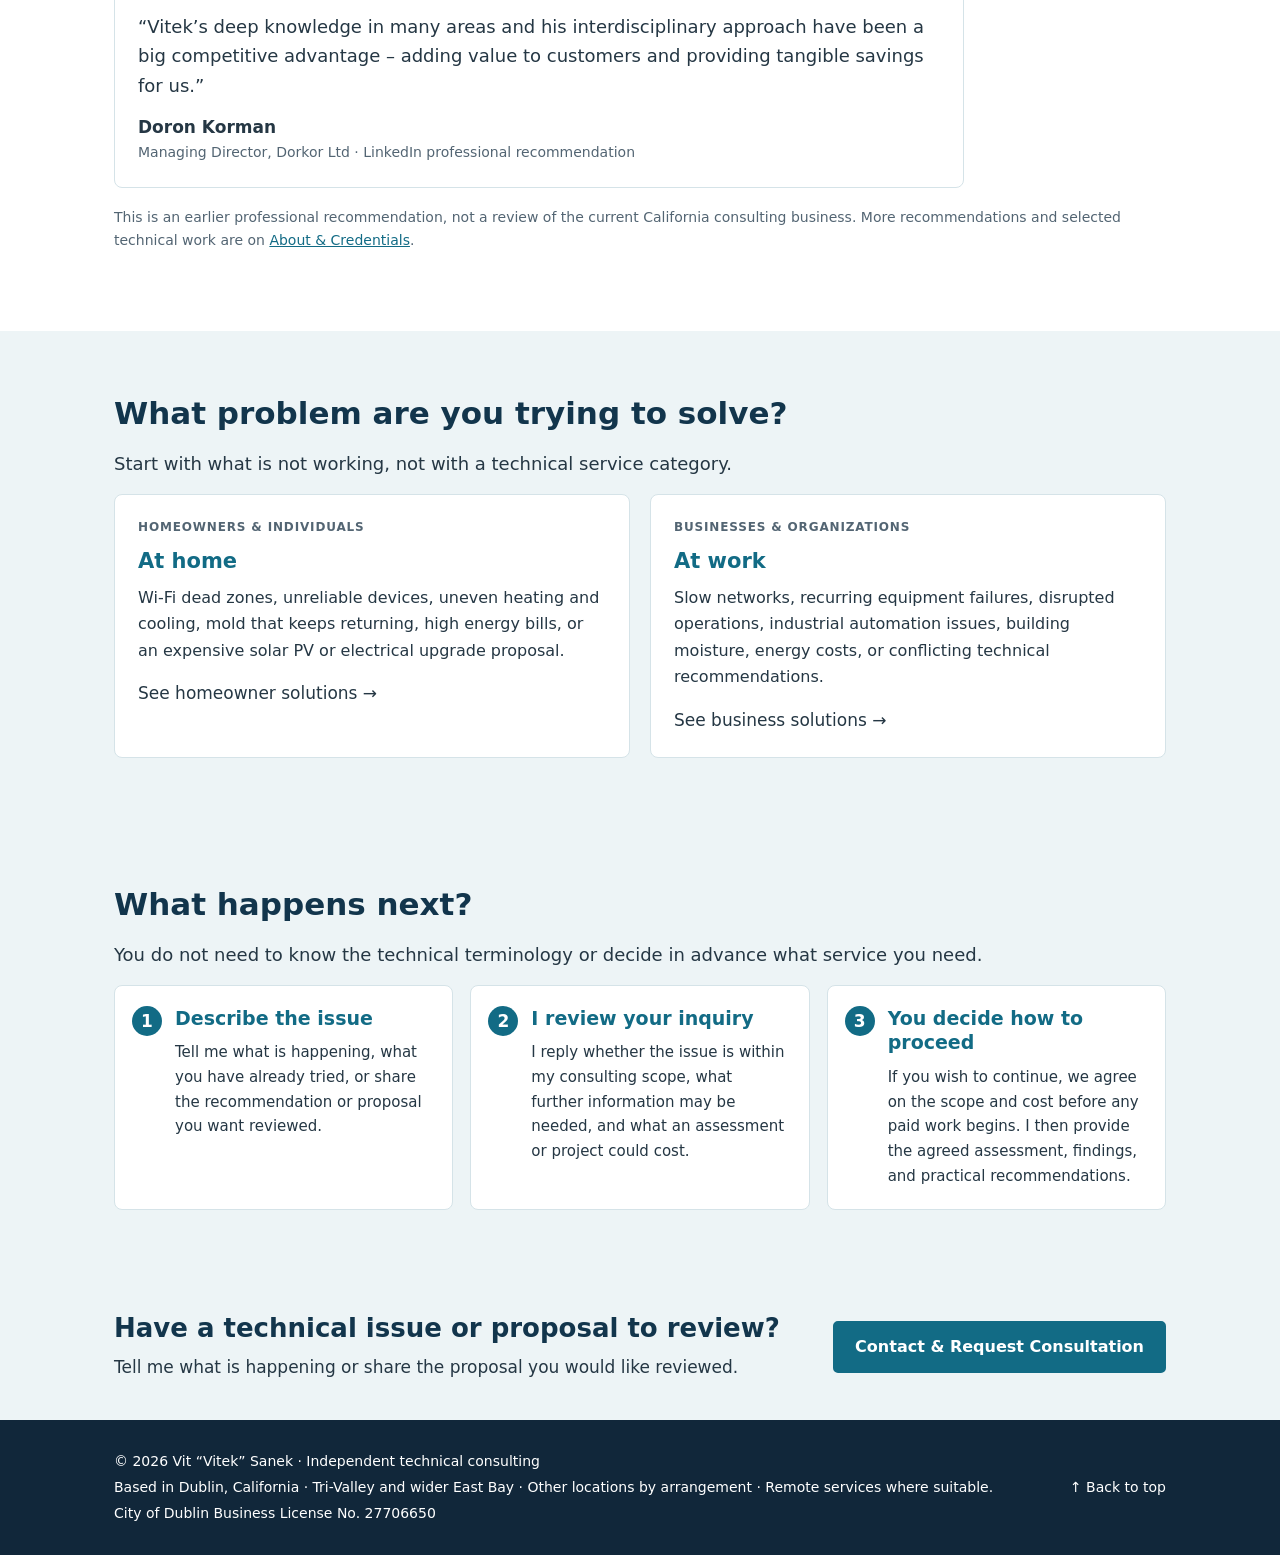
==== commit 089d75a0: "Add files via upload" ====
--- a/index.html
+++ b/index.html
@@ -1,42 +1,43 @@
-<!doctype html>
+<!DOCTYPE html>
+
 <html lang="en">
 <head>
-<meta charset="utf-8">
-<meta name="viewport" content="width=device-width, initial-scale=1">
+<meta charset="utf-8"/>
+<meta content="width=device-width, initial-scale=1" name="viewport"/>
 <title>Independent Technical Consulting | Dublin, CA</title>
-<meta name="description" content="Independent technical troubleshooting and second opinions for homes and businesses throughout the Tri-Valley and wider East Bay, with remote services where suitable.">
-<meta name="author" content="Vit “Vitek” Sanek">
-<meta name="robots" content="index,follow,max-image-preview:large">
-<meta name="theme-color" content="#11273a">
-<link rel="canonical" href="https://ardenvaleis.github.io/Vitek/">
-<link rel="icon" href="assets/systems-logo.png" type="image/png">
-<link rel="apple-touch-icon" href="assets/systems-logo.png">
-<link rel="stylesheet" href="assets/style.css">
-<meta property="og:type" content="website">
-<meta property="og:locale" content="en_US">
-<meta property="og:site_name" content="Vit Vitek Sanek — Independent Technical Consulting">
-<meta property="og:url" content="https://ardenvaleis.github.io/Vitek/">
-<meta property="og:title" content="Independent technical consulting and second opinions in Dublin, CA">
-<meta property="og:description" content="Independent technical troubleshooting and second opinions for homes and businesses throughout the Tri-Valley and wider East Bay, with remote services where suitable.">
-<meta property="og:image" content="https://ardenvaleis.github.io/Vitek/assets/systems-logo.png">
-<meta property="og:image:alt" content="Interconnected-systems logo for Vit Vitek Sanek">
-<meta name="twitter:card" content="summary">
-<meta name="twitter:title" content="Independent technical consulting and second opinions in Dublin, CA">
-<meta name="twitter:description" content="Independent technical troubleshooting and second opinions for homes and businesses throughout the Tri-Valley and wider East Bay, with remote services where suitable.">
-<meta name="twitter:image" content="https://ardenvaleis.github.io/Vitek/assets/systems-logo.png">
+<meta content="Independent technical troubleshooting and second opinions for homes and businesses throughout the Tri-Valley and wider East Bay, with remote services where suitable." name="description"/>
+<meta content="Vit “Vitek” Sanek" name="author"/>
+<meta content="index,follow,max-image-preview:large" name="robots"/>
+<meta content="#11273a" name="theme-color"/>
+<link href="https://ardenvaleis.github.io/Vitek/" rel="canonical"/>
+<link href="assets/systems-logo.png" rel="icon" type="image/png"/>
+<link href="assets/systems-logo.png" rel="apple-touch-icon"/>
+<link href="assets/style.css" rel="stylesheet"/>
+<meta content="website" property="og:type"/>
+<meta content="en_US" property="og:locale"/>
+<meta content="Vit Vitek Sanek — Independent Technical Consulting" property="og:site_name"/>
+<meta content="https://ardenvaleis.github.io/Vitek/" property="og:url"/>
+<meta content="Independent technical consulting and second opinions in Dublin, CA" property="og:title"/>
+<meta content="Independent technical troubleshooting and second opinions for homes and businesses throughout the Tri-Valley and wider East Bay, with remote services where suitable." property="og:description"/>
+<meta content="https://ardenvaleis.github.io/Vitek/assets/systems-logo.png" property="og:image"/>
+<meta content="Interconnected-systems logo for Vit Vitek Sanek" property="og:image:alt"/>
+<meta content="summary" name="twitter:card"/>
+<meta content="Independent technical consulting and second opinions in Dublin, CA" name="twitter:title"/>
+<meta content="Independent technical troubleshooting and second opinions for homes and businesses throughout the Tri-Valley and wider East Bay, with remote services where suitable." name="twitter:description"/>
+<meta content="https://ardenvaleis.github.io/Vitek/assets/systems-logo.png" name="twitter:image"/>
 <script type="application/ld+json">{"@context":"https://schema.org","@type":["LocalBusiness","ProfessionalService"],"name":"Vit “Vitek” Sanek — Independent Technical Consulting","url":"https://ardenvaleis.github.io/Vitek/","image":"https://ardenvaleis.github.io/Vitek/assets/systems-logo.png","logo":"https://ardenvaleis.github.io/Vitek/assets/systems-logo.png","description":"Independent technical consulting, troubleshooting and second opinions for homeowners, individuals and businesses.","telephone":"+1-650-318-1522","email":"vitpc@mail.com","address":{"@type":"PostalAddress","addressLocality":"Dublin","addressRegion":"CA","addressCountry":"US"},"areaServed":[{"@type":"City","name":"Dublin, California"},{"@type":"City","name":"Pleasanton, California"},{"@type":"City","name":"San Ramon, California"},{"@type":"City","name":"Livermore, California"}],"sameAs":["https://www.linkedin.com/in/vitsanek/"],"founder":{"@type":"Person","name":"Vit “Vitek” Sanek","jobTitle":"Independent technical consultant"},"serviceType":["Independent technical consulting","Technical troubleshooting","Independent second opinions","Home moisture and building-systems assessment","IT and network consulting","Industrial systems consulting"]}</script>
 <script type="application/ld+json">{"@context":"https://schema.org","@type":"BreadcrumbList","itemListElement":[{"@type":"ListItem","position":1,"name":"Home","item":"https://ardenvaleis.github.io/Vitek/"}]}</script>
-</head><body id="top"><a href="#main" class="skip">Skip to content</a><header><div class="wrap"><nav aria-label="Main navigation"><a href="index.html" class="brand">Vit “Vitek” Sanek</a><div class="links"><a href="index.html" aria-current="page">Home</a><a href="homeowners.html">For Homeowners</a><a href="businesses.html">For Businesses</a><a href="mold-moisture.html">Mold &amp; Moisture</a><a href="about.html">About &amp; Credentials</a><a href="contact.html">Contact &amp; Request Consultation</a></div></nav></div></header><main id="main"><div class="hero compact"><div class="wrap"><div class="hero-title"><img src="assets/systems-logo.png" class="hero-logo" alt="Interconnected-systems company logo" width="116" height="109"><div><p class="eyebrow">Independent technical consulting</p><h1>Find the root cause. Avoid unnecessary costs.</h1></div></div><p class="lede">Wi-Fi problems, uncomfortable rooms, high energy bills, recurring mold, or equipment failures? Get independent technical advice before paying for replacements or upgrades.</p><p class="support">I’m Vit “Vitek” Sanek. I work directly with homeowners and businesses to investigate technical problems, review proposed solutions, and identify practical alternatives.</p><div class="actions"><a class="button alt" href="homeowners.html">For My Home</a><a class="button alt" href="businesses.html">For My Business</a><a class="button alt" href="contact.html">Describe My Issue</a></div><div class="benefits" aria-label="How I help">
-<article class="benefit"><img class="benefit-icon" src="assets/microscope.png" alt="" aria-hidden="true" width="36" height="39"><h3>Treat the root cause</h3><p>Identify and address underlying problems rather than repeatedly treating symptoms.</p></article>
-<article class="benefit"><svg aria-hidden="true" viewBox="0 0 80 64"><path d="M10 10 70 23M40 16.5V54M29 58h22M23 62h34M13 11v27M67 23v25"/><circle cx="40" cy="16.5" r="2.5"/><path d="M2 38Q13 53 24 38M59 48Q67 59 75 48"/><text x="13" y="35" text-anchor="middle" font-size="20" font-weight="600" fill="white" stroke="none">$</text><text x="67" y="45" text-anchor="middle" font-size="13" font-weight="600" fill="white" stroke="none">$</text></svg><h3>Avoid unnecessary costs</h3><p>Explore optimization and alternative solutions before costly replacements or upgrades.</p></article>
-<article class="benefit"><svg aria-hidden="true" viewBox="0 0 48 48"><path d="M6 41V8M6 41h36M11 34l10-11 7 5 13-17M32 11h9v9"/></svg><h3>Improve productivity and reliability</h3><p>Reduce downtime, inefficiencies, recurring problems, and operational frustration.</p></article>
-<article class="benefit"><svg aria-hidden="true" viewBox="0 0 48 48"><path d="M24 42S5 30 5 17a10 10 0 0 1 19-4 10 10 0 0 1 19 4c0 13-19 25-19 25Z"/><path d="M9 24h8l4-7 6 14 4-7h8"/></svg><h3>Improve comfort and health</h3><p>Make homes and workplaces more energy-efficient, less expensive to operate, more comfortable, and healthier.</p></article>
-</div></div></div>
-<section class="tint"><div class="wrap"><h2>What problem are you trying to solve?</h2><p class="intro section-lead">Start with what is not working, not with a technical service category.</p><div class="cards two">
+</head><body id="top"><a class="skip" href="#main">Skip to content</a><header><div class="wrap"><nav aria-label="Main navigation"><a class="brand" href="index.html">Vit “Vitek” Sanek</a><div class="links"><a aria-current="page" href="index.html">Home</a><a href="homeowners.html">For Homeowners</a><a href="businesses.html">For Businesses</a><a href="mold-moisture.html">Mold &amp; Moisture</a><a href="about.html">About &amp; Credentials</a><a href="contact.html">Contact &amp; Request Consultation</a></div></nav></div></header><main id="main"><div class="hero compact"><div class="wrap"><div class="hero-title"><img alt="Interconnected-systems company logo" class="hero-logo" height="109" src="assets/systems-logo.png" width="116"/><div><p class="eyebrow">Independent technical consulting</p><h1>Find the root cause. Avoid unnecessary costs.</h1></div></div><p class="lede">Wi-Fi problems, uncomfortable rooms, high energy bills, recurring mold, or equipment failures? Get independent technical advice before paying for replacements or upgrades.</p><p class="support">I’m Vit “Vitek” Sanek. I work directly with homeowners and businesses to investigate technical problems, review proposed solutions, and identify practical alternatives.</p><div aria-label="How I help" class="benefits">
+<article class="benefit"><img alt="" aria-hidden="true" class="benefit-icon" height="39" src="assets/microscope.png" width="36"/><h3>Treat the root cause</h3><p>Identify and address underlying problems rather than repeatedly treating symptoms.</p></article>
+<article class="benefit"><svg aria-hidden="true" viewbox="0 0 80 64"><path d="M10 10 70 23M40 16.5V54M29 58h22M23 62h34M13 11v27M67 23v25"></path><circle cx="40" cy="16.5" r="2.5"></circle><path d="M2 38Q13 53 24 38M59 48Q67 59 75 48"></path><text fill="white" font-size="20" font-weight="600" stroke="none" text-anchor="middle" x="13" y="35">$</text><text fill="white" font-size="13" font-weight="600" stroke="none" text-anchor="middle" x="67" y="45">$</text></svg><h3>Avoid unnecessary costs</h3><p>Explore optimization and alternative solutions before costly replacements or upgrades.</p></article>
+<article class="benefit"><svg aria-hidden="true" viewbox="0 0 48 48"><path d="M6 41V8M6 41h36M11 34l10-11 7 5 13-17M32 11h9v9"></path></svg><h3>Improve productivity and reliability</h3><p>Reduce downtime, inefficiencies, recurring problems, and operational frustration.</p></article>
+<article class="benefit"><svg aria-hidden="true" viewbox="0 0 48 48"><path d="M24 42S5 30 5 17a10 10 0 0 1 19-4 10 10 0 0 1 19 4c0 13-19 25-19 25Z"></path><path d="M9 24h8l4-7 6 14 4-7h8"></path></svg><h3>Improve comfort and health</h3><p>Make homes and workplaces more energy-efficient, less expensive to operate, more comfortable, and healthier.</p></article>
+</div></div></div><section><div class="wrap"><h2>Why independent advice matters</h2><div class="callout"><p><strong>Find the real cause before replacing equipment.</strong> I provide independent diagnostics, technical consultations and second opinions. I do not sell equipment or installations, and I do not receive commissions for recommending replacement products.</p><p>The system showing symptoms is not always the system causing the problem. Sometimes the underlying issue lies elsewhere, and replacing the suspected equipment would leave the problem unresolved. I look at how systems interact, investigate the underlying cause, and evaluate practical options before recommending repair, optimization, upgrades or replacement. The goal is to solve the actual problem—not simply replace equipment.</p></div></div></section><section><div class="wrap"><h2>Work grounded in practical experience</h2><div class="personal-intro"><img alt="Portrait of Vit “Vitek” Sanek" class="profile-photo" height="78" src="assets/vitek-portrait.jpg" width="78"/><div><h3>I’m Vit “Vitek” Sanek</h3><p>I’m a physicist by education and an independent technical consultant by profession. My background combines decades in IT and business management, industrial automation, and hands-on experience with building systems. You deal directly with me—from your first inquiry through the agreed assessment and recommendations.</p><p><a href="about.html">Read about my experience and credentials →</a></p></div></div><div class="quote"><blockquote>“Vitek’s deep knowledge in many areas and his interdisciplinary approach have been a big competitive advantage – adding value to customers and providing tangible savings for us.”</blockquote><p class="attrib">Doron Korman</p><p class="context">Managing Director, Dorkor Ltd · LinkedIn professional recommendation</p></div><p class="page-mark">This is an earlier professional recommendation, not a review of the current California consulting business. More recommendations and selected technical work are on <a href="about.html">About &amp; Credentials</a>.</p></div></section><section class="tint"><div class="wrap"><h2>What problem are you trying to solve?</h2><p class="intro section-lead">Start with what is not working, not with a technical service category.</p><div class="cards two">
 <a class="card linkcard" href="homeowners.html"><span class="tag">Homeowners &amp; individuals</span><h3>At home</h3><p>Wi-Fi dead zones, unreliable devices, uneven heating and cooling, mold that keeps returning, high energy bills, or an expensive solar PV or electrical upgrade proposal.</p><span class="more">See homeowner solutions →</span></a>
 <a class="card linkcard" href="businesses.html"><span class="tag">Businesses &amp; organizations</span><h3>At work</h3><p>Slow networks, recurring equipment failures, disrupted operations, industrial automation issues, building moisture, energy costs, or conflicting technical recommendations.</p><span class="more">See business solutions →</span></a>
-</div></div></section>
-<section><div class="wrap"><h2>Why independent advice matters</h2><div class="callout"><p><strong>Find the real cause before replacing equipment.</strong> I provide independent diagnostics, technical consultations and second opinions. I do not sell equipment or installations, and I do not receive commissions for recommending replacement products.</p><p>The system showing symptoms is not always the system causing the problem. Sometimes the underlying issue lies elsewhere, and replacing the suspected equipment would leave the problem unresolved. I look at how systems interact, investigate the underlying cause, and evaluate practical options before recommending repair, optimization, upgrades or replacement. The goal is to solve the actual problem—not simply replace equipment.</p></div></div></section>
-<section class="tint"><div class="wrap"><h2>What happens next?</h2><p class="section-lead">You do not need to know the technical terminology or decide in advance what service you need.</p><div class="steps"><article class="step"><h3>Describe the issue</h3><p>Tell me what is happening, what you have already tried, or share the recommendation or proposal you want reviewed.</p></article><article class="step"><h3>I review your inquiry</h3><p>I reply whether the issue is within my consulting scope, what further information may be needed, and what an assessment or project could cost.</p></article><article class="step"><h3>You decide how to proceed</h3><p>If you wish to continue, we agree on the scope and cost before any paid work begins. I then provide the agreed assessment, findings, and practical recommendations.</p></article></div></div></section>
-<section><div class="wrap"><h2>Work grounded in practical experience</h2><div class="personal-intro"><div class="profile-monogram" aria-hidden="true">VS</div><div><h3>I’m Vit “Vitek” Sanek</h3><p>I’m a physicist by education and an independent technical consultant by profession. My background combines decades in IT and business management, industrial automation, and hands-on experience with building systems. You deal directly with me—from your first inquiry through the agreed assessment and recommendations.</p><p><a href="about.html">Read about my experience and credentials →</a></p></div></div><div class="quote"><blockquote>“Vitek’s deep knowledge in many areas and his interdisciplinary approach have been a big competitive advantage – adding value to customers and providing tangible savings for us.”</blockquote><p class="attrib">Doron Korman</p><p class="context">Managing Director, Dorkor Ltd · LinkedIn professional recommendation</p></div><p class="page-mark">This is an earlier professional recommendation, not a review of the current California consulting business. More recommendations and selected technical work are on <a href="about.html">About &amp; Credentials</a>.</p></div></section>
-<aside class="cta"><div class="wrap"><div><h2>Have a technical issue or proposal to review?</h2><p>Describe what is happening. I will reply whether I can help, what information I need, and what the work could cost.</p></div><a class="button blue" href="contact.html">Contact &amp; Request Consultation</a></div></aside></main><footer><div class="wrap"><div><p>© 2026 Vit “Vitek” Sanek · Independent technical consulting</p><p>Based in Dublin, California · Tri-Valley and wider East Bay · Other locations by arrangement · Remote services where suitable.</p><p>City of Dublin Business License No. 27706650</p></div><a href="#top" class="top-link">↑ Back to top</a></div></footer></body></html>+</div></div></section><section class="tint"><div class="wrap"><h2>What happens next?</h2><p class="section-lead">You do not need to know the technical terminology or decide in advance what service you need.</p><div class="steps"><article class="step"><h3>Describe the issue</h3><p>Tell me what is happening, what you have already tried, or share the recommendation or proposal you want reviewed.</p></article><article class="step"><h3>I review your inquiry</h3><p>I reply whether the issue is within my consulting scope, what further information may be needed, and what an assessment or project could cost.</p></article><article class="step"><h3>You decide how to proceed</h3><p>If you wish to continue, we agree on the scope and cost before any paid work begins. I then provide the agreed assessment, findings, and practical recommendations.</p></article></div></div></section>
+
+
+
+
+<aside class="cta"><div class="wrap"><div><h2>Have a technical issue or proposal to review?</h2><p>Tell me what is happening or share the proposal you would like reviewed.</p></div><a class="button blue" href="contact.html">Contact &amp; Request Consultation</a></div></aside></main><footer><div class="wrap"><div><p>© 2026 Vit “Vitek” Sanek · Independent technical consulting</p><p>Based in Dublin, California · Tri-Valley and wider East Bay · Other locations by arrangement · Remote services where suitable.</p><p>City of Dublin Business License No. 27706650</p></div><a class="top-link" href="#top">↑ Back to top</a></div></footer></body></html>
--- a/assets/style.css
+++ b/assets/style.css
@@ -2,7 +2,7 @@
 :root{--navy:#11273a;--blue:#126b85;--light:#edf4f6;--ink:#253744;--line:#d5e3e8;--muted:#536573;--white:#fff}
 *{box-sizing:border-box}html{scroll-behavior:smooth}body{margin:0;font:17px/1.65 system-ui,'Segoe UI',Arial,sans-serif;color:var(--ink);background:white}a{color:var(--blue)}a:hover{text-decoration-thickness:2px}a:focus-visible,button:focus-visible,input:focus-visible,select:focus-visible,textarea:focus-visible,summary:focus-visible{outline:3px solid #e5ad4c;outline-offset:3px}.wrap{max-width:1100px;margin:auto;padding:0 24px}.skip{position:absolute;left:-10000px;top:auto}.skip:focus{left:16px;top:12px;z-index:100;background:white;padding:8px}
 header{background:var(--navy);color:white}nav{min-height:76px;display:flex;align-items:center;justify-content:space-between;gap:20px;flex-wrap:wrap}.brand{color:white;text-decoration:none;font-weight:750;font-size:20px;white-space:nowrap}.links{display:flex;align-items:center;gap:21px;flex-wrap:wrap}.links a{color:white;text-decoration:none;font-size:14px;padding:9px 0}.links a[aria-current="page"]{text-decoration:underline;text-decoration-thickness:2px;text-underline-offset:6px}.links a:hover{text-decoration:underline}
-.hero{background:linear-gradient(115deg,#11273a,#126b85);color:white;padding:69px 0 52px}.hero.compact{padding:55px 0 44px}.hero-title{display:flex;gap:23px;align-items:center}.hero-logo{width:116px;height:116px;object-fit:contain;flex:none;filter:drop-shadow(0 3px 7px rgba(0,0,0,.12))}.hero h1{font-size:clamp(32px,4.1vw,49px);line-height:1.12;margin:0 0 15px;max-width:850px}.hero .lede{font-size:21px;line-height:1.5;max-width:850px;margin:13px 0}.hero .support{max-width:850px;color:#e6f6f8}.eyebrow{font-size:12px;letter-spacing:.11em;text-transform:uppercase;color:#c9edf3;font-weight:800;margin:0 0 12px}.button{display:inline-block;background:#fff;color:#11344b;border:2px solid #fff;padding:11px 20px;text-decoration:none;border-radius:5px;font-size:16px;font-weight:750}.button.alt{background:transparent;color:white}.button.blue{background:var(--blue);border-color:var(--blue);color:white}.button.outline{border-color:var(--blue);background:transparent;color:var(--blue)}.actions{display:flex;gap:11px;flex-wrap:wrap;margin-top:26px}
+.hero{background:linear-gradient(115deg,#11273a,#126b85);color:white;padding:69px 0 52px}.hero.compact{padding:55px 0 44px}.hero-title{display:flex;gap:23px;align-items:center}.hero-logo{width:116px;height:116px;object-fit:contain;flex:none;filter:drop-shadow(0 3px 7px rgba(0,0,0,.12))}.hero h1{font-size:clamp(32px,4.1vw,49px);line-height:1.12;margin:0 0 15px;max-width:850px}.hero .lede{font-size:21px;line-height:1.5;max-width:850px;margin:13px 0}.hero .support{max-width:850px;color:#e6f6f8}.hero .site-promise{font-size:16px;line-height:1.35;font-weight:800;letter-spacing:.01em;color:#c9edf3;margin:3px 0 13px}.eyebrow{font-size:12px;letter-spacing:.11em;text-transform:uppercase;color:#c9edf3;font-weight:800;margin:0 0 12px}.button{display:inline-block;background:#fff;color:#11344b;border:2px solid #fff;padding:11px 20px;text-decoration:none;border-radius:5px;font-size:16px;font-weight:750}.button.alt{background:transparent;color:white}.button.blue{background:var(--blue);border-color:var(--blue);color:white}.button.outline{border-color:var(--blue);background:transparent;color:var(--blue)}.actions{display:flex;gap:11px;flex-wrap:wrap;margin-top:26px}
 section{padding:64px 0}section.tint{background:var(--light)}h2{font-size:31px;line-height:1.2;color:#12354c;margin:0 0 17px}h3{line-height:1.3;color:var(--blue);margin:0 0 10px;font-size:21px}p{margin:0 0 15px}.intro{max-width:840px}.section-lead{font-size:18px;max-width:870px}.cards{display:grid;grid-template-columns:repeat(3,minmax(0,1fr));gap:20px}.cards.two{grid-template-columns:repeat(2,minmax(0,1fr))}.card{background:white;border:1px solid var(--line);border-radius:8px;padding:23px}.card p{font-size:16px}.card ul{padding-left:21px;margin:10px 0 0}.card li{margin:6px 0}.card .tag{font-size:12px;font-weight:800;letter-spacing:.07em;text-transform:uppercase;color:var(--muted);display:block;margin-bottom:10px}.card a.more{font-weight:700;font-size:15px}.linkcard{text-decoration:none;color:var(--ink);display:block}.linkcard h3{text-decoration:underline;text-decoration-color:transparent}.linkcard:hover h3{text-decoration-color:currentColor}.callout{border-left:4px solid var(--blue);background:#f4f9fa;padding:22px 24px;border-radius:5px;max-width:940px}.callout p:last-child{margin:0}
 .benefits{display:grid;grid-template-columns:repeat(4,minmax(0,1fr));gap:12px;margin-top:30px}.benefit{padding:16px;border:1px solid rgba(255,255,255,.33);border-radius:8px;background:rgba(255,255,255,.08)}.benefit h3{font-size:17px;color:white;line-height:1.35;min-height:45px}.benefit p{font-size:14px;margin:0;line-height:1.47}.benefit .benefit-icon{width:41px;height:41px;object-fit:contain;display:block;margin-bottom:13px;filter:brightness(0) invert(1)}.benefit svg{display:block;width:45px;height:41px;margin-bottom:13px;stroke:white;stroke-width:2.1;fill:none;stroke-linejoin:round;stroke-linecap:round}
 .problem-grid{display:grid;grid-template-columns:1fr 1fr;gap:16px}.problem{border-left:3px solid var(--blue);padding:14px 18px;background:white;border-radius:3px}.problem strong{display:block;color:var(--navy);margin-bottom:6px}.problem p{font-size:15px;margin:0}.steps{display:grid;grid-template-columns:repeat(3,minmax(0,1fr));gap:17px;counter-reset:step}.step{position:relative;padding:20px 20px 20px 60px;background:white;border:1px solid var(--line);border-radius:8px}.step:before{counter-increment:step;content:counter(step);background:var(--blue);color:#fff;font-weight:800;border-radius:50%;width:30px;height:30px;display:grid;place-items:center;position:absolute;left:17px;top:20px}.step h3{font-size:19px}.step p{font-size:15px;margin:0}
@@ -52,3 +52,9 @@
 .own-work-card img{height:auto;aspect-ratio:16/9;object-fit:contain;background:#e9f0f2}
 .own-work-card figcaption p{margin-bottom:0}
 @media(max-width:650px){.own-work-grid{grid-template-columns:1fr}}
+
+/* Version 24: genuine portrait and contextual manufacturing photo */
+.profile-photo{width:78px;height:78px;object-fit:cover;border-radius:50%;border:4px solid #e5f0f3;display:block}
+.robot-inline-photo{float:right;width:170px;height:272px;object-fit:cover;object-position:center 44%;margin:4px 0 14px 22px;border:1px solid var(--line);border-radius:7px}
+.independent-advice-section{padding:28px 0;background:#f5fafb}.independent-advice-section .callout{margin:0}
+@media(max-width:650px){.robot-inline-photo{float:none;display:block;width:170px;height:255px;margin:12px 0 20px}}
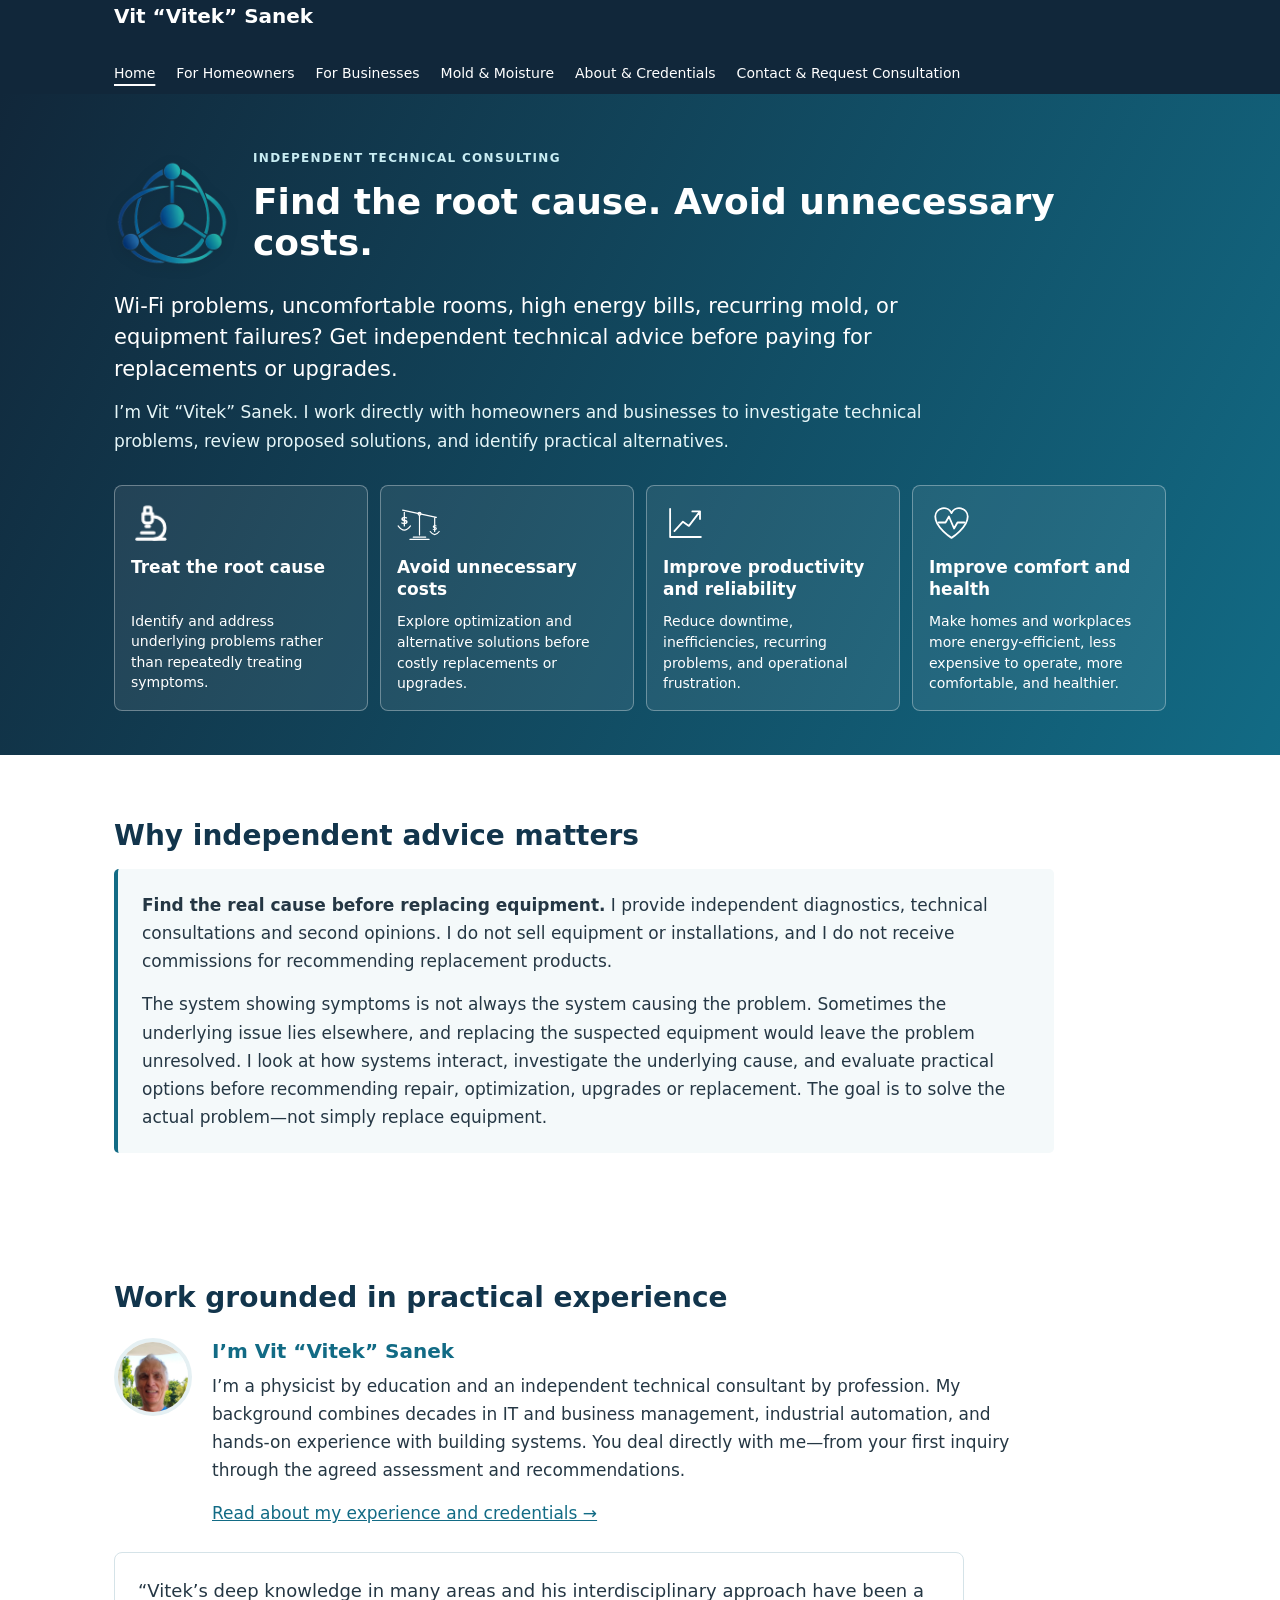
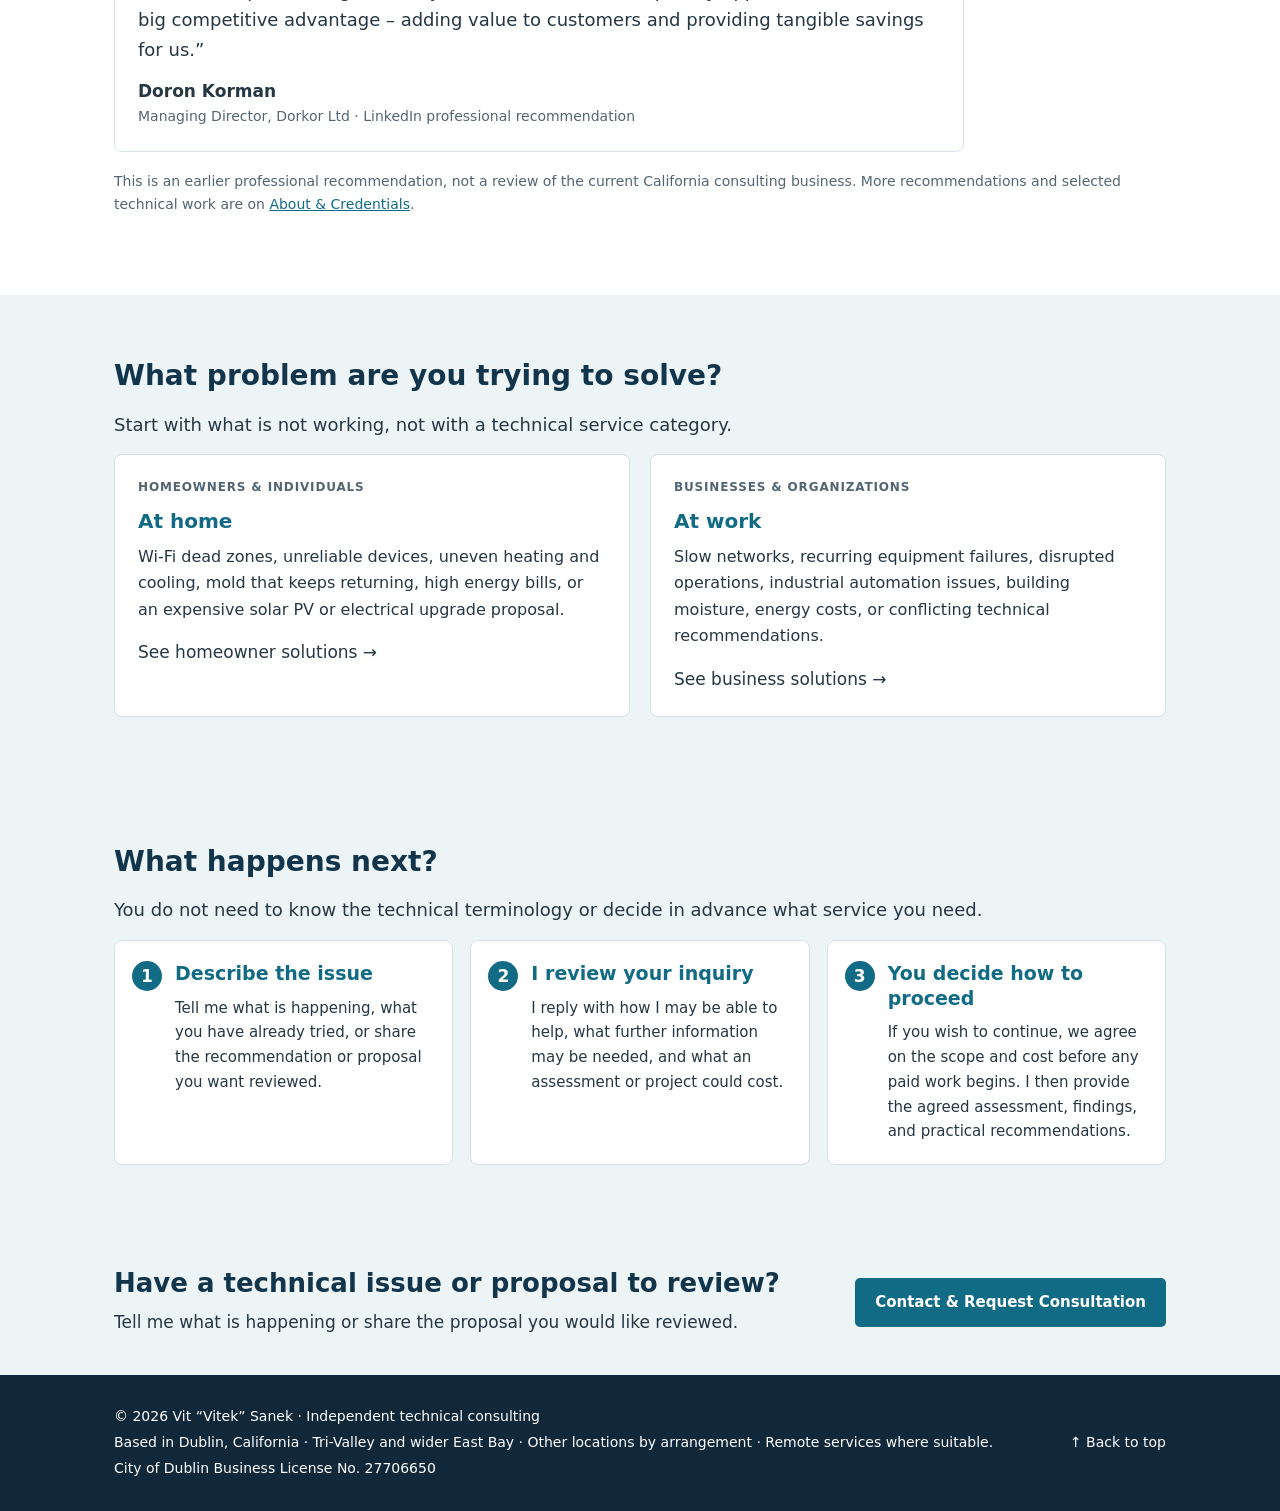
==== commit 92215090: "Add files via upload" ====
--- a/index.html
+++ b/index.html
@@ -35,9 +35,5 @@
 </div></div></div><section><div class="wrap"><h2>Why independent advice matters</h2><div class="callout"><p><strong>Find the real cause before replacing equipment.</strong> I provide independent diagnostics, technical consultations and second opinions. I do not sell equipment or installations, and I do not receive commissions for recommending replacement products.</p><p>The system showing symptoms is not always the system causing the problem. Sometimes the underlying issue lies elsewhere, and replacing the suspected equipment would leave the problem unresolved. I look at how systems interact, investigate the underlying cause, and evaluate practical options before recommending repair, optimization, upgrades or replacement. The goal is to solve the actual problem—not simply replace equipment.</p></div></div></section><section><div class="wrap"><h2>Work grounded in practical experience</h2><div class="personal-intro"><img alt="Portrait of Vit “Vitek” Sanek" class="profile-photo" height="78" src="assets/vitek-portrait.jpg" width="78"/><div><h3>I’m Vit “Vitek” Sanek</h3><p>I’m a physicist by education and an independent technical consultant by profession. My background combines decades in IT and business management, industrial automation, and hands-on experience with building systems. You deal directly with me—from your first inquiry through the agreed assessment and recommendations.</p><p><a href="about.html">Read about my experience and credentials →</a></p></div></div><div class="quote"><blockquote>“Vitek’s deep knowledge in many areas and his interdisciplinary approach have been a big competitive advantage – adding value to customers and providing tangible savings for us.”</blockquote><p class="attrib">Doron Korman</p><p class="context">Managing Director, Dorkor Ltd · LinkedIn professional recommendation</p></div><p class="page-mark">This is an earlier professional recommendation, not a review of the current California consulting business. More recommendations and selected technical work are on <a href="about.html">About &amp; Credentials</a>.</p></div></section><section class="tint"><div class="wrap"><h2>What problem are you trying to solve?</h2><p class="intro section-lead">Start with what is not working, not with a technical service category.</p><div class="cards two">
 <a class="card linkcard" href="homeowners.html"><span class="tag">Homeowners &amp; individuals</span><h3>At home</h3><p>Wi-Fi dead zones, unreliable devices, uneven heating and cooling, mold that keeps returning, high energy bills, or an expensive solar PV or electrical upgrade proposal.</p><span class="more">See homeowner solutions →</span></a>
 <a class="card linkcard" href="businesses.html"><span class="tag">Businesses &amp; organizations</span><h3>At work</h3><p>Slow networks, recurring equipment failures, disrupted operations, industrial automation issues, building moisture, energy costs, or conflicting technical recommendations.</p><span class="more">See business solutions →</span></a>
-</div></div></section><section class="tint"><div class="wrap"><h2>What happens next?</h2><p class="section-lead">You do not need to know the technical terminology or decide in advance what service you need.</p><div class="steps"><article class="step"><h3>Describe the issue</h3><p>Tell me what is happening, what you have already tried, or share the recommendation or proposal you want reviewed.</p></article><article class="step"><h3>I review your inquiry</h3><p>I reply whether the issue is within my consulting scope, what further information may be needed, and what an assessment or project could cost.</p></article><article class="step"><h3>You decide how to proceed</h3><p>If you wish to continue, we agree on the scope and cost before any paid work begins. I then provide the agreed assessment, findings, and practical recommendations.</p></article></div></div></section>
-
-
-
-
+</div></div></section><section class="tint"><div class="wrap"><h2>What happens next?</h2><p class="section-lead">You do not need to know the technical terminology or decide in advance what service you need.</p><div class="steps"><article class="step"><h3>Describe the issue</h3><p>Tell me what is happening, what you have already tried, or share the recommendation or proposal you want reviewed.</p></article><article class="step"><h3>I review your inquiry</h3><p>I reply with how I may be able to help, what further information may be needed, and what an assessment or project could cost.</p></article><article class="step"><h3>You decide how to proceed</h3><p>If you wish to continue, we agree on the scope and cost before any paid work begins. I then provide the agreed assessment, findings, and practical recommendations.</p></article></div></div></section>
 <aside class="cta"><div class="wrap"><div><h2>Have a technical issue or proposal to review?</h2><p>Tell me what is happening or share the proposal you would like reviewed.</p></div><a class="button blue" href="contact.html">Contact &amp; Request Consultation</a></div></aside></main><footer><div class="wrap"><div><p>© 2026 Vit “Vitek” Sanek · Independent technical consulting</p><p>Based in Dublin, California · Tri-Valley and wider East Bay · Other locations by arrangement · Remote services where suitable.</p><p>City of Dublin Business License No. 27706650</p></div><a class="top-link" href="#top">↑ Back to top</a></div></footer></body></html>
--- a/assets/style.css
+++ b/assets/style.css
@@ -2,14 +2,14 @@
 :root{--navy:#11273a;--blue:#126b85;--light:#edf4f6;--ink:#253744;--line:#d5e3e8;--muted:#536573;--white:#fff}
 *{box-sizing:border-box}html{scroll-behavior:smooth}body{margin:0;font:17px/1.65 system-ui,'Segoe UI',Arial,sans-serif;color:var(--ink);background:white}a{color:var(--blue)}a:hover{text-decoration-thickness:2px}a:focus-visible,button:focus-visible,input:focus-visible,select:focus-visible,textarea:focus-visible,summary:focus-visible{outline:3px solid #e5ad4c;outline-offset:3px}.wrap{max-width:1100px;margin:auto;padding:0 24px}.skip{position:absolute;left:-10000px;top:auto}.skip:focus{left:16px;top:12px;z-index:100;background:white;padding:8px}
 header{background:var(--navy);color:white}nav{min-height:76px;display:flex;align-items:center;justify-content:space-between;gap:20px;flex-wrap:wrap}.brand{color:white;text-decoration:none;font-weight:750;font-size:20px;white-space:nowrap}.links{display:flex;align-items:center;gap:21px;flex-wrap:wrap}.links a{color:white;text-decoration:none;font-size:14px;padding:9px 0}.links a[aria-current="page"]{text-decoration:underline;text-decoration-thickness:2px;text-underline-offset:6px}.links a:hover{text-decoration:underline}
-.hero{background:linear-gradient(115deg,#11273a,#126b85);color:white;padding:69px 0 52px}.hero.compact{padding:55px 0 44px}.hero-title{display:flex;gap:23px;align-items:center}.hero-logo{width:116px;height:116px;object-fit:contain;flex:none;filter:drop-shadow(0 3px 7px rgba(0,0,0,.12))}.hero h1{font-size:clamp(32px,4.1vw,49px);line-height:1.12;margin:0 0 15px;max-width:850px}.hero .lede{font-size:21px;line-height:1.5;max-width:850px;margin:13px 0}.hero .support{max-width:850px;color:#e6f6f8}.hero .site-promise{font-size:16px;line-height:1.35;font-weight:800;letter-spacing:.01em;color:#c9edf3;margin:3px 0 13px}.eyebrow{font-size:12px;letter-spacing:.11em;text-transform:uppercase;color:#c9edf3;font-weight:800;margin:0 0 12px}.button{display:inline-block;background:#fff;color:#11344b;border:2px solid #fff;padding:11px 20px;text-decoration:none;border-radius:5px;font-size:16px;font-weight:750}.button.alt{background:transparent;color:white}.button.blue{background:var(--blue);border-color:var(--blue);color:white}.button.outline{border-color:var(--blue);background:transparent;color:var(--blue)}.actions{display:flex;gap:11px;flex-wrap:wrap;margin-top:26px}
-section{padding:64px 0}section.tint{background:var(--light)}h2{font-size:31px;line-height:1.2;color:#12354c;margin:0 0 17px}h3{line-height:1.3;color:var(--blue);margin:0 0 10px;font-size:21px}p{margin:0 0 15px}.intro{max-width:840px}.section-lead{font-size:18px;max-width:870px}.cards{display:grid;grid-template-columns:repeat(3,minmax(0,1fr));gap:20px}.cards.two{grid-template-columns:repeat(2,minmax(0,1fr))}.card{background:white;border:1px solid var(--line);border-radius:8px;padding:23px}.card p{font-size:16px}.card ul{padding-left:21px;margin:10px 0 0}.card li{margin:6px 0}.card .tag{font-size:12px;font-weight:800;letter-spacing:.07em;text-transform:uppercase;color:var(--muted);display:block;margin-bottom:10px}.card a.more{font-weight:700;font-size:15px}.linkcard{text-decoration:none;color:var(--ink);display:block}.linkcard h3{text-decoration:underline;text-decoration-color:transparent}.linkcard:hover h3{text-decoration-color:currentColor}.callout{border-left:4px solid var(--blue);background:#f4f9fa;padding:22px 24px;border-radius:5px;max-width:940px}.callout p:last-child{margin:0}
+.hero{background:linear-gradient(115deg,#11273a,#126b85);color:white;padding:69px 0 52px}.hero.compact{padding:55px 0 44px}.hero-title{display:flex;gap:23px;align-items:center}.hero-logo{width:116px;height:116px;object-fit:contain;flex:none;filter:drop-shadow(0 3px 7px rgba(0,0,0,.12))}.hero h1{font-size:36px;line-height:1.14;margin:0 0 15px;max-width:850px}.hero .lede{font-size:21px;line-height:1.5;max-width:850px;margin:13px 0}.hero .support{max-width:850px;color:#e6f6f8}.hero .site-promise{font-size:16px;line-height:1.35;font-weight:800;letter-spacing:.01em;color:#c9edf3;margin:3px 0 13px}.eyebrow{font-size:12px;letter-spacing:.11em;text-transform:uppercase;color:#c9edf3;font-weight:800;margin:0 0 12px}.button{display:inline-block;background:#fff;color:#11344b;border:2px solid #fff;padding:11px 20px;text-decoration:none;border-radius:5px;font-size:16px;font-weight:750}.button.alt{background:transparent;color:white}.button.blue{background:var(--blue);border-color:var(--blue);color:white}.button.outline{border-color:var(--blue);background:transparent;color:var(--blue)}.actions{display:flex;gap:11px;flex-wrap:wrap;margin-top:26px}
+section{padding:64px 0}section.tint{background:var(--light)}h2{font-size:28px;line-height:1.2;color:#12354c;margin:0 0 17px}h3{line-height:1.3;color:var(--blue);margin:0 0 10px;font-size:20px}p{margin:0 0 15px}.intro{max-width:840px}.section-lead{font-size:18px;max-width:870px}.cards{display:grid;grid-template-columns:repeat(3,minmax(0,1fr));gap:20px}.cards.two{grid-template-columns:repeat(2,minmax(0,1fr))}.card{background:white;border:1px solid var(--line);border-radius:8px;padding:23px}.card p{font-size:16px}.card ul{padding-left:21px;margin:10px 0 0}.card li{margin:6px 0}.card .tag{font-size:12px;font-weight:800;letter-spacing:.07em;text-transform:uppercase;color:var(--muted);display:block;margin-bottom:10px}.card a.more{font-weight:700;font-size:15px}.linkcard{text-decoration:none;color:var(--ink);display:block}.linkcard h3{text-decoration:underline;text-decoration-color:transparent}.linkcard:hover h3{text-decoration-color:currentColor}.callout{border-left:4px solid var(--blue);background:#f4f9fa;padding:22px 24px;border-radius:5px;max-width:940px}.callout p:last-child{margin:0}
 .benefits{display:grid;grid-template-columns:repeat(4,minmax(0,1fr));gap:12px;margin-top:30px}.benefit{padding:16px;border:1px solid rgba(255,255,255,.33);border-radius:8px;background:rgba(255,255,255,.08)}.benefit h3{font-size:17px;color:white;line-height:1.35;min-height:45px}.benefit p{font-size:14px;margin:0;line-height:1.47}.benefit .benefit-icon{width:41px;height:41px;object-fit:contain;display:block;margin-bottom:13px;filter:brightness(0) invert(1)}.benefit svg{display:block;width:45px;height:41px;margin-bottom:13px;stroke:white;stroke-width:2.1;fill:none;stroke-linejoin:round;stroke-linecap:round}
 .problem-grid{display:grid;grid-template-columns:1fr 1fr;gap:16px}.problem{border-left:3px solid var(--blue);padding:14px 18px;background:white;border-radius:3px}.problem strong{display:block;color:var(--navy);margin-bottom:6px}.problem p{font-size:15px;margin:0}.steps{display:grid;grid-template-columns:repeat(3,minmax(0,1fr));gap:17px;counter-reset:step}.step{position:relative;padding:20px 20px 20px 60px;background:white;border:1px solid var(--line);border-radius:8px}.step:before{counter-increment:step;content:counter(step);background:var(--blue);color:#fff;font-weight:800;border-radius:50%;width:30px;height:30px;display:grid;place-items:center;position:absolute;left:17px;top:20px}.step h3{font-size:19px}.step p{font-size:15px;margin:0}
 .quote{border:1px solid var(--line);border-radius:8px;padding:23px;background:white;max-width:850px}.quote blockquote{margin:0 0 12px;font-size:18px}.quote .attrib{font-weight:750;margin:0}.quote .context{font-size:14px;color:var(--muted);margin:0}.fine{color:var(--muted);font-size:14px}.cta{background:var(--light);padding:39px 0}.cta .wrap{display:flex;align-items:center;justify-content:space-between;gap:24px}.cta h2{margin:0 0 9px;font-size:26px}.cta p{margin:0}.article{max-width:900px}.article p{max-width:850px}.article ul{padding-left:23px}.article li{margin:8px 0}details{margin:16px 0}details summary{cursor:pointer;color:var(--blue);font-weight:750}details[open] summary{margin-bottom:12px}.credentials{max-width:850px}.credentials details{border-top:1px solid var(--line);padding-top:14px}.credentials details:last-child{border-bottom:1px solid var(--line);padding-bottom:14px}
 .contact-grid{display:grid;grid-template-columns:1.4fr .9fr;gap:33px}.form{background:var(--light);border:1px solid var(--line);padding:24px;border-radius:8px}.form label{display:block;font-weight:700;font-size:15px;margin:0 0 5px}.form input,.form select,.form textarea{width:100%;padding:11px;font:inherit;font-size:16px;border:1px solid #a9bfc9;border-radius:5px;background:#fff;color:var(--ink);margin-bottom:17px}.form textarea{min-height:156px;resize:vertical}.form button{cursor:pointer}.contact-items p{margin-bottom:16px}.contact-items strong{display:block}.privacy-note{font-size:13px;color:var(--muted)}.sr-only{position:absolute;width:1px;height:1px;overflow:hidden;clip:rect(0,0,0,0);white-space:nowrap}
 footer{background:var(--navy);color:#fff;padding:27px 0;font-size:14px}footer p{margin:3px 0}footer .wrap{display:flex;align-items:center;justify-content:space-between;gap:14px;flex-wrap:wrap}footer a{color:white}.top-link{text-decoration:none;white-space:nowrap}.page-mark{font-size:14px;color:var(--muted);margin-top:18px}
-@media(max-width:950px){.cards{grid-template-columns:repeat(2,minmax(0,1fr))}.benefits{grid-template-columns:repeat(2,minmax(0,1fr))}}@media(max-width:650px){body{font-size:16px}.wrap{padding:0 19px}nav{padding:13px 0}.links{gap:13px}.links a{font-size:13px}.hero{padding:44px 0}.hero-title{align-items:flex-start;gap:13px}.hero-logo{width:67px;height:67px}.hero .lede{font-size:19px}.benefits,.cards,.cards.two,.problem-grid,.steps,.contact-grid{grid-template-columns:1fr}.benefit h3{min-height:0}section{padding:44px 0}h2{font-size:27px}.card{padding:18px}.cta .wrap{display:block}.cta .button{margin-top:17px}}@media(prefers-reduced-motion:reduce){html{scroll-behavior:auto}}
+@media(max-width:950px){.cards{grid-template-columns:repeat(2,minmax(0,1fr))}.benefits{grid-template-columns:repeat(2,minmax(0,1fr))}}@media(max-width:650px){body{font-size:16px}.wrap{padding:0 19px}nav{padding:13px 0}.links{gap:13px}.links a{font-size:13px}.hero{padding:44px 0}.hero-title{align-items:flex-start;gap:13px}.hero-logo{width:67px;height:67px}.hero .lede{font-size:19px}.benefits,.cards,.cards.two,.problem-grid,.steps,.contact-grid{grid-template-columns:1fr}.benefit h3{min-height:0}section{padding:44px 0}h2{font-size:25px}.card{padding:18px}.cta .wrap{display:block}.cta .button{margin-top:17px}}@media(prefers-reduced-motion:reduce){html{scroll-behavior:auto}}
 
 /* v19 inline form feedback */
 .form-status{padding:12px 14px;border-radius:5px;margin:14px 0 0;line-height:1.5;font-weight:600}
@@ -58,3 +58,17 @@
 .robot-inline-photo{float:right;width:170px;height:272px;object-fit:cover;object-position:center 44%;margin:4px 0 14px 22px;border:1px solid var(--line);border-radius:7px}
 .independent-advice-section{padding:28px 0;background:#f5fafb}.independent-advice-section .callout{margin:0}
 @media(max-width:650px){.robot-inline-photo{float:none;display:block;width:170px;height:255px;margin:12px 0 20px}}
+
+
+details,details[open],details summary,details[open] summary{background:transparent}
+details summary{padding:0;list-style-position:outside}
+.button{padding:10px 18px;font-size:15px}
+.cta .button{padding:10px 18px}
+.profile-photo{object-position:center 34%}
+.own-work-grid{grid-template-columns:repeat(2,minmax(0,1fr));gap:18px;margin-top:18px}
+.own-work-card img{height:220px;aspect-ratio:auto;object-fit:cover;background:#e9f0f2}
+.own-work-card figcaption strong{display:block;margin-bottom:6px}
+@media(max-width:650px){.own-work-card img{height:220px}}
+
+/* v26: same reduced H1 size on all pages, including mobile */
+@media(max-width:650px){.hero h1{font-size:30px}}
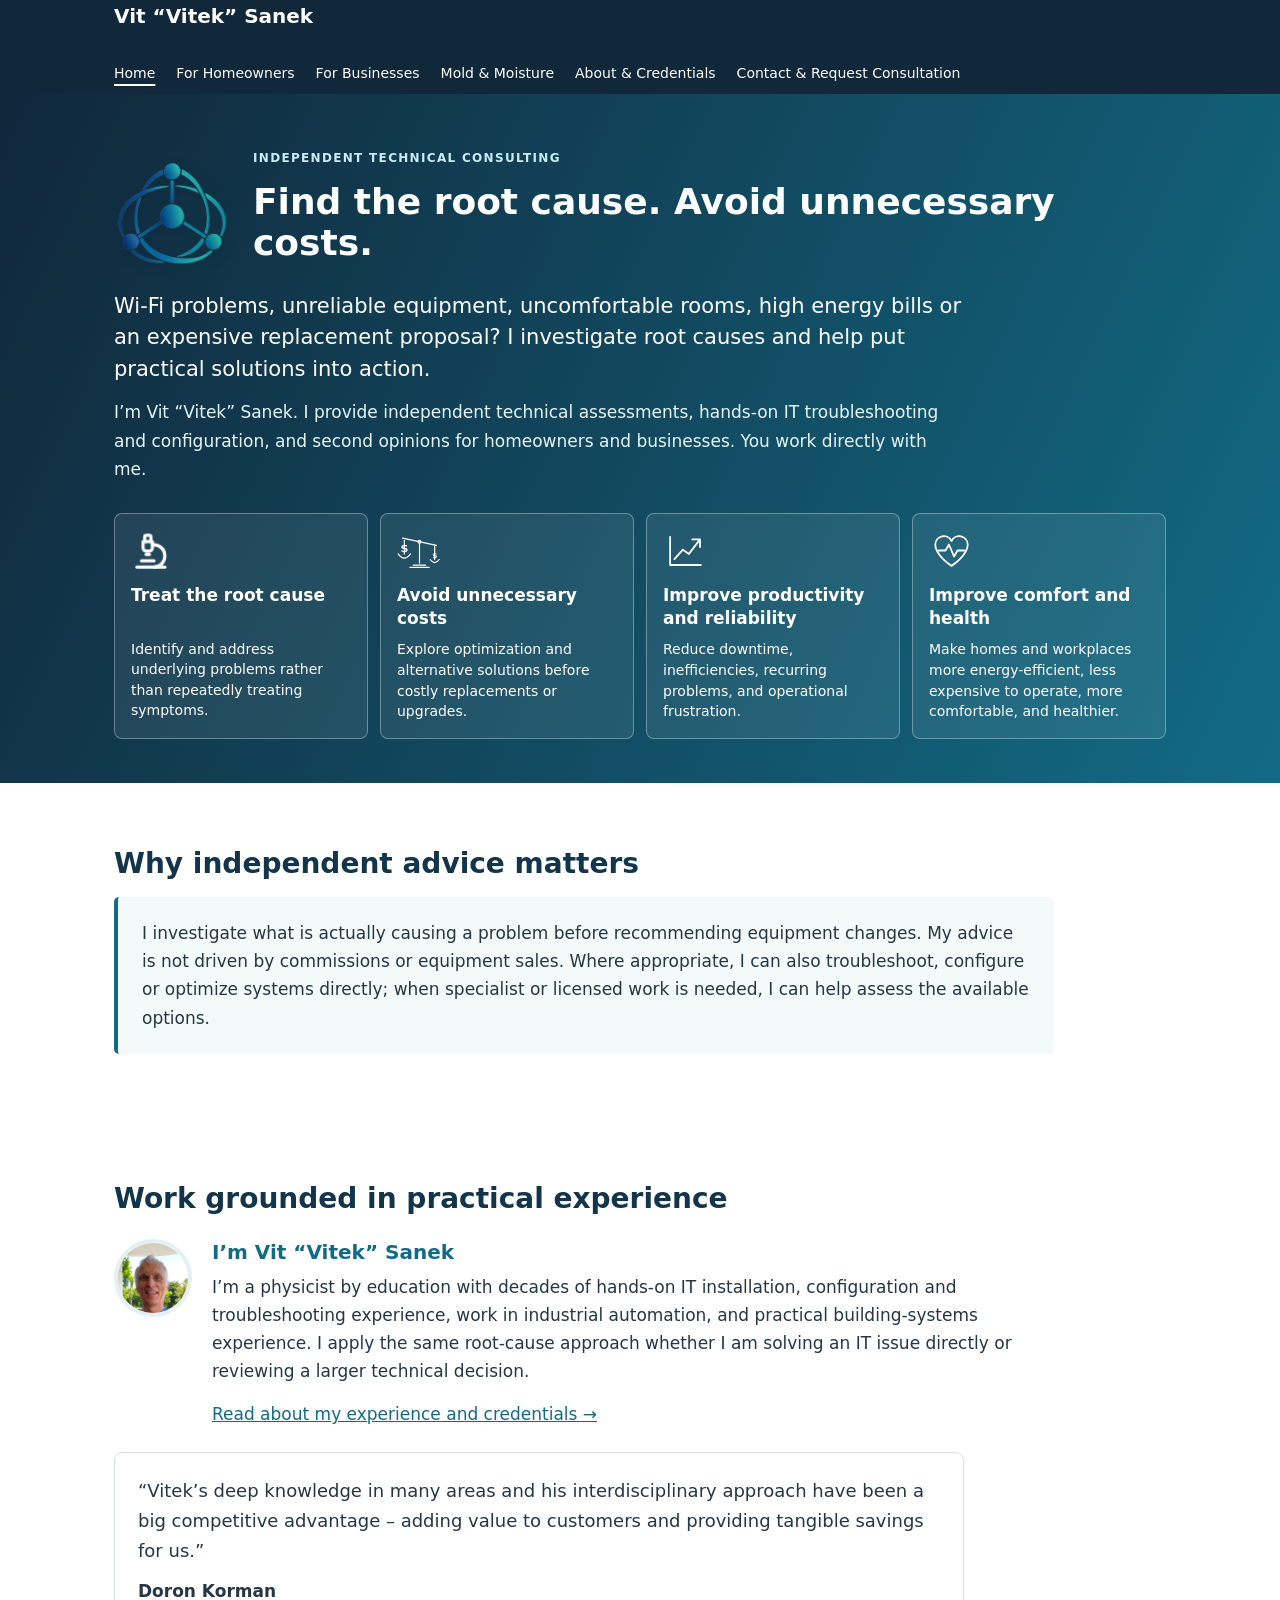
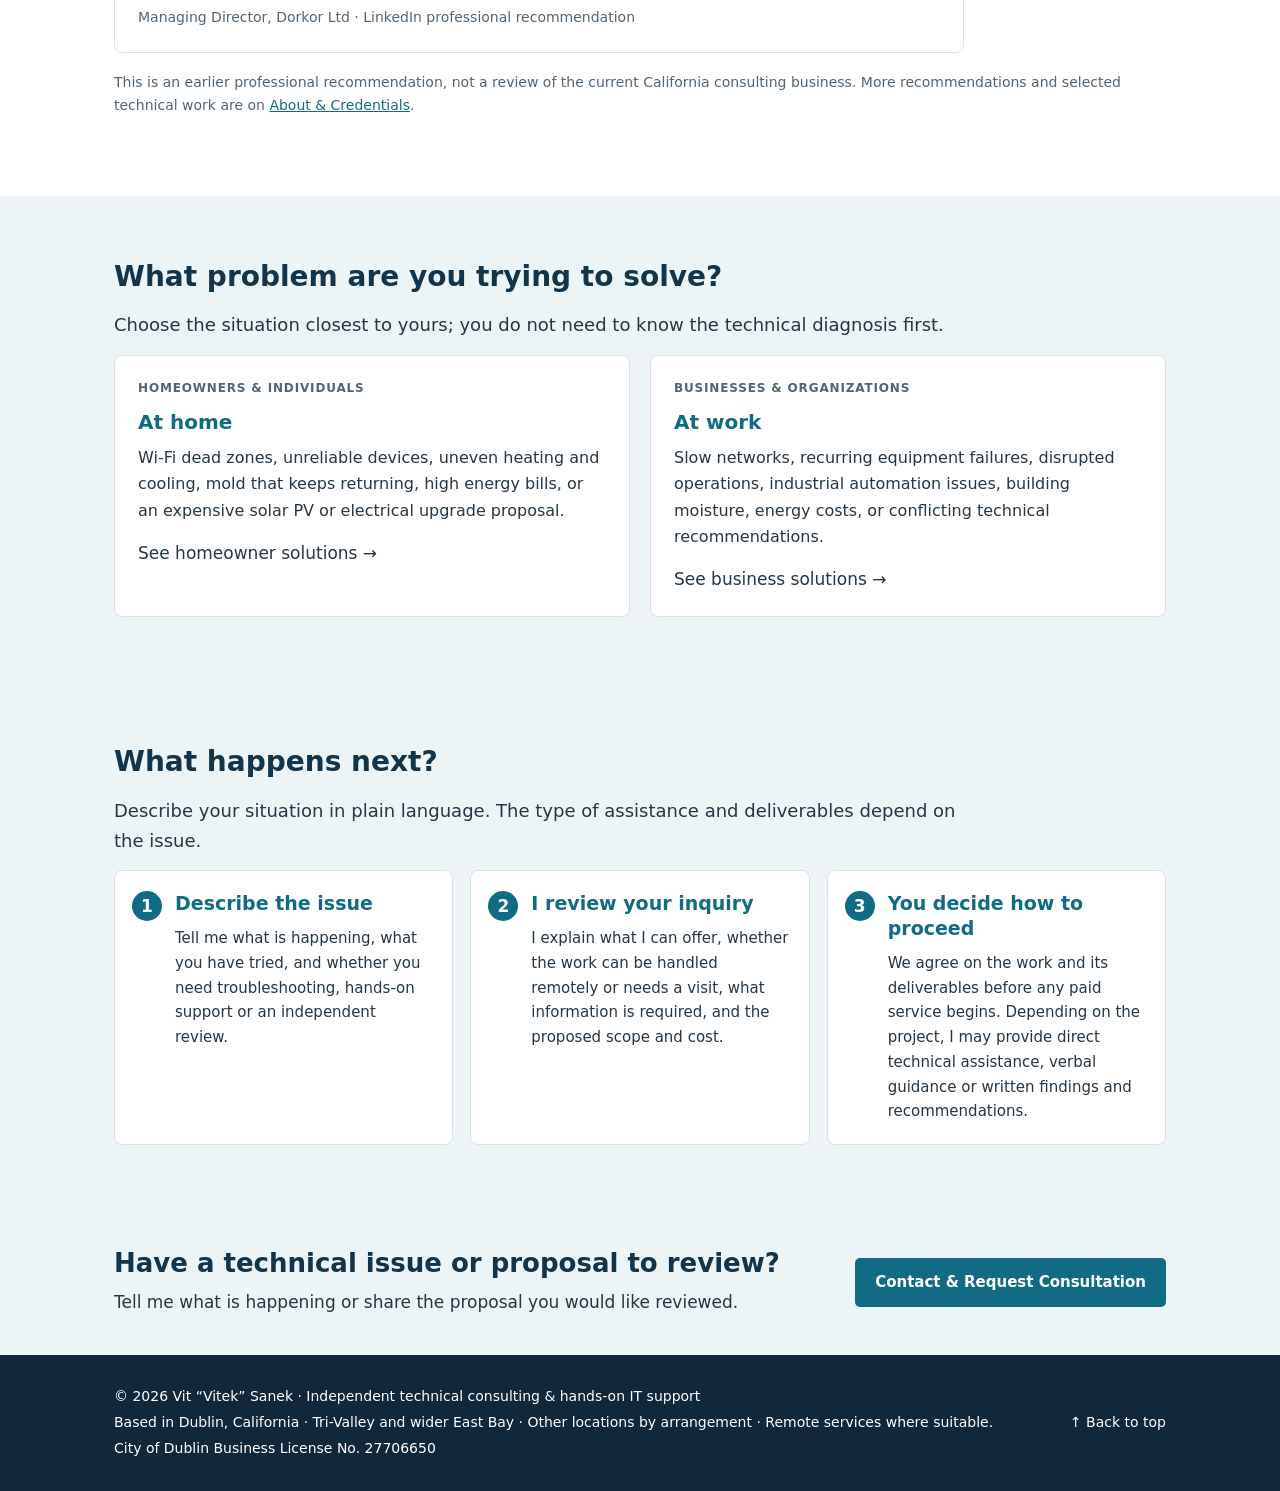
==== commit 37d7fec5: "Add files via upload" ====
--- a/index.html
+++ b/index.html
@@ -5,7 +5,7 @@
 <meta charset="utf-8"/>
 <meta content="width=device-width, initial-scale=1" name="viewport"/>
 <title>Independent Technical Consulting | Dublin, CA</title>
-<meta content="Independent technical troubleshooting and second opinions for homes and businesses throughout the Tri-Valley and wider East Bay, with remote services where suitable." name="description"/>
+<meta content="Independent technical diagnostics, hands-on IT troubleshooting and configuration, and second opinions for homeowners and businesses in Dublin, California." name="description"/>
 <meta content="Vit “Vitek” Sanek" name="author"/>
 <meta content="index,follow,max-image-preview:large" name="robots"/>
 <meta content="#11273a" name="theme-color"/>
@@ -18,22 +18,22 @@
 <meta content="Vit Vitek Sanek — Independent Technical Consulting" property="og:site_name"/>
 <meta content="https://ardenvaleis.github.io/Vitek/" property="og:url"/>
 <meta content="Independent technical consulting and second opinions in Dublin, CA" property="og:title"/>
-<meta content="Independent technical troubleshooting and second opinions for homes and businesses throughout the Tri-Valley and wider East Bay, with remote services where suitable." property="og:description"/>
+<meta content="Independent technical diagnostics, hands-on IT troubleshooting and configuration, and second opinions for homeowners and businesses in Dublin, California." property="og:description"/>
 <meta content="https://ardenvaleis.github.io/Vitek/assets/systems-logo.png" property="og:image"/>
 <meta content="Interconnected-systems logo for Vit Vitek Sanek" property="og:image:alt"/>
 <meta content="summary" name="twitter:card"/>
 <meta content="Independent technical consulting and second opinions in Dublin, CA" name="twitter:title"/>
-<meta content="Independent technical troubleshooting and second opinions for homes and businesses throughout the Tri-Valley and wider East Bay, with remote services where suitable." name="twitter:description"/>
+<meta content="Independent technical diagnostics, hands-on IT troubleshooting and configuration, and second opinions for homeowners and businesses in Dublin, California." name="twitter:description"/>
 <meta content="https://ardenvaleis.github.io/Vitek/assets/systems-logo.png" name="twitter:image"/>
-<script type="application/ld+json">{"@context":"https://schema.org","@type":["LocalBusiness","ProfessionalService"],"name":"Vit “Vitek” Sanek — Independent Technical Consulting","url":"https://ardenvaleis.github.io/Vitek/","image":"https://ardenvaleis.github.io/Vitek/assets/systems-logo.png","logo":"https://ardenvaleis.github.io/Vitek/assets/systems-logo.png","description":"Independent technical consulting, troubleshooting and second opinions for homeowners, individuals and businesses.","telephone":"+1-650-318-1522","email":"vitpc@mail.com","address":{"@type":"PostalAddress","addressLocality":"Dublin","addressRegion":"CA","addressCountry":"US"},"areaServed":[{"@type":"City","name":"Dublin, California"},{"@type":"City","name":"Pleasanton, California"},{"@type":"City","name":"San Ramon, California"},{"@type":"City","name":"Livermore, California"}],"sameAs":["https://www.linkedin.com/in/vitsanek/"],"founder":{"@type":"Person","name":"Vit “Vitek” Sanek","jobTitle":"Independent technical consultant"},"serviceType":["Independent technical consulting","Technical troubleshooting","Independent second opinions","Home moisture and building-systems assessment","IT and network consulting","Industrial systems consulting"]}</script>
+<script type="application/ld+json">{"@context":"https://schema.org","@type":["LocalBusiness","ProfessionalService"],"name":"Vit “Vitek” Sanek — Independent Technical Consulting","url":"https://ardenvaleis.github.io/Vitek/","image":"https://ardenvaleis.github.io/Vitek/assets/systems-logo.png","logo":"https://ardenvaleis.github.io/Vitek/assets/systems-logo.png","description":"Independent technical diagnostics, hands-on IT troubleshooting and configuration, and second opinions for homeowners and businesses.","telephone":"+1-650-318-1522","email":"vitpc@mail.com","address":{"@type":"PostalAddress","addressLocality":"Dublin","addressRegion":"CA","addressCountry":"US"},"areaServed":[{"@type":"City","name":"Dublin, California"},{"@type":"City","name":"Pleasanton, California"},{"@type":"City","name":"San Ramon, California"},{"@type":"City","name":"Livermore, California"}],"sameAs":["https://www.linkedin.com/in/vitsanek/"],"founder":{"@type":"Person","name":"Vit “Vitek” Sanek","jobTitle":"Independent technical consultant"},"serviceType":["Independent technical diagnostics and second opinions","IT installation, configuration and troubleshooting","Wi-Fi and computer network support","Industrial systems and process optimization consulting","Building performance and moisture assessment","Energy systems consulting"]}</script>
 <script type="application/ld+json">{"@context":"https://schema.org","@type":"BreadcrumbList","itemListElement":[{"@type":"ListItem","position":1,"name":"Home","item":"https://ardenvaleis.github.io/Vitek/"}]}</script>
-</head><body id="top"><a class="skip" href="#main">Skip to content</a><header><div class="wrap"><nav aria-label="Main navigation"><a class="brand" href="index.html">Vit “Vitek” Sanek</a><div class="links"><a aria-current="page" href="index.html">Home</a><a href="homeowners.html">For Homeowners</a><a href="businesses.html">For Businesses</a><a href="mold-moisture.html">Mold &amp; Moisture</a><a href="about.html">About &amp; Credentials</a><a href="contact.html">Contact &amp; Request Consultation</a></div></nav></div></header><main id="main"><div class="hero compact"><div class="wrap"><div class="hero-title"><img alt="Interconnected-systems company logo" class="hero-logo" height="109" src="assets/systems-logo.png" width="116"/><div><p class="eyebrow">Independent technical consulting</p><h1>Find the root cause. Avoid unnecessary costs.</h1></div></div><p class="lede">Wi-Fi problems, uncomfortable rooms, high energy bills, recurring mold, or equipment failures? Get independent technical advice before paying for replacements or upgrades.</p><p class="support">I’m Vit “Vitek” Sanek. I work directly with homeowners and businesses to investigate technical problems, review proposed solutions, and identify practical alternatives.</p><div aria-label="How I help" class="benefits">
+</head><body id="top"><a class="skip" href="#main">Skip to content</a><header><div class="wrap"><nav aria-label="Main navigation"><a class="brand" href="index.html">Vit “Vitek” Sanek</a><div class="links"><a aria-current="page" href="index.html">Home</a><a href="homeowners.html">For Homeowners</a><a href="businesses.html">For Businesses</a><a href="mold-moisture.html">Mold &amp; Moisture</a><a href="about.html">About &amp; Credentials</a><a href="contact.html">Contact &amp; Request Consultation</a></div></nav></div></header><main id="main"><div class="hero compact"><div class="wrap"><div class="hero-title"><img alt="Interconnected-systems company logo" class="hero-logo" height="109" src="assets/systems-logo.png" width="116"/><div><p class="eyebrow">Independent technical consulting</p><h1>Find the root cause. Avoid unnecessary costs.</h1></div></div><p class="lede">Wi-Fi problems, unreliable equipment, uncomfortable rooms, high energy bills or an expensive replacement proposal? I investigate root causes and help put practical solutions into action.</p><p class="support">I’m Vit “Vitek” Sanek. I provide independent technical assessments, hands-on IT troubleshooting and configuration, and second opinions for homeowners and businesses. You work directly with me.</p><div aria-label="How I help" class="benefits">
 <article class="benefit"><img alt="" aria-hidden="true" class="benefit-icon" height="39" src="assets/microscope.png" width="36"/><h3>Treat the root cause</h3><p>Identify and address underlying problems rather than repeatedly treating symptoms.</p></article>
 <article class="benefit"><svg aria-hidden="true" viewbox="0 0 80 64"><path d="M10 10 70 23M40 16.5V54M29 58h22M23 62h34M13 11v27M67 23v25"></path><circle cx="40" cy="16.5" r="2.5"></circle><path d="M2 38Q13 53 24 38M59 48Q67 59 75 48"></path><text fill="white" font-size="20" font-weight="600" stroke="none" text-anchor="middle" x="13" y="35">$</text><text fill="white" font-size="13" font-weight="600" stroke="none" text-anchor="middle" x="67" y="45">$</text></svg><h3>Avoid unnecessary costs</h3><p>Explore optimization and alternative solutions before costly replacements or upgrades.</p></article>
 <article class="benefit"><svg aria-hidden="true" viewbox="0 0 48 48"><path d="M6 41V8M6 41h36M11 34l10-11 7 5 13-17M32 11h9v9"></path></svg><h3>Improve productivity and reliability</h3><p>Reduce downtime, inefficiencies, recurring problems, and operational frustration.</p></article>
 <article class="benefit"><svg aria-hidden="true" viewbox="0 0 48 48"><path d="M24 42S5 30 5 17a10 10 0 0 1 19-4 10 10 0 0 1 19 4c0 13-19 25-19 25Z"></path><path d="M9 24h8l4-7 6 14 4-7h8"></path></svg><h3>Improve comfort and health</h3><p>Make homes and workplaces more energy-efficient, less expensive to operate, more comfortable, and healthier.</p></article>
-</div></div></div><section><div class="wrap"><h2>Why independent advice matters</h2><div class="callout"><p><strong>Find the real cause before replacing equipment.</strong> I provide independent diagnostics, technical consultations and second opinions. I do not sell equipment or installations, and I do not receive commissions for recommending replacement products.</p><p>The system showing symptoms is not always the system causing the problem. Sometimes the underlying issue lies elsewhere, and replacing the suspected equipment would leave the problem unresolved. I look at how systems interact, investigate the underlying cause, and evaluate practical options before recommending repair, optimization, upgrades or replacement. The goal is to solve the actual problem—not simply replace equipment.</p></div></div></section><section><div class="wrap"><h2>Work grounded in practical experience</h2><div class="personal-intro"><img alt="Portrait of Vit “Vitek” Sanek" class="profile-photo" height="78" src="assets/vitek-portrait.jpg" width="78"/><div><h3>I’m Vit “Vitek” Sanek</h3><p>I’m a physicist by education and an independent technical consultant by profession. My background combines decades in IT and business management, industrial automation, and hands-on experience with building systems. You deal directly with me—from your first inquiry through the agreed assessment and recommendations.</p><p><a href="about.html">Read about my experience and credentials →</a></p></div></div><div class="quote"><blockquote>“Vitek’s deep knowledge in many areas and his interdisciplinary approach have been a big competitive advantage – adding value to customers and providing tangible savings for us.”</blockquote><p class="attrib">Doron Korman</p><p class="context">Managing Director, Dorkor Ltd · LinkedIn professional recommendation</p></div><p class="page-mark">This is an earlier professional recommendation, not a review of the current California consulting business. More recommendations and selected technical work are on <a href="about.html">About &amp; Credentials</a>.</p></div></section><section class="tint"><div class="wrap"><h2>What problem are you trying to solve?</h2><p class="intro section-lead">Start with what is not working, not with a technical service category.</p><div class="cards two">
+</div></div></div><section><div class="wrap"><h2>Why independent advice matters</h2><div class="callout"><p>I investigate what is actually causing a problem before recommending equipment changes. My advice is not driven by commissions or equipment sales. Where appropriate, I can also troubleshoot, configure or optimize systems directly; when specialist or licensed work is needed, I can help assess the available options.</p></div></div></section><section><div class="wrap"><h2>Work grounded in practical experience</h2><div class="personal-intro"><img alt="Portrait of Vit “Vitek” Sanek" class="profile-photo" height="78" src="assets/vitek-portrait.jpg" width="78"/><div><h3>I’m Vit “Vitek” Sanek</h3><p>I’m a physicist by education with decades of hands-on IT installation, configuration and troubleshooting experience, work in industrial automation, and practical building-systems experience. I apply the same root-cause approach whether I am solving an IT issue directly or reviewing a larger technical decision.</p><p><a href="about.html">Read about my experience and credentials →</a></p></div></div><div class="quote"><blockquote>“Vitek’s deep knowledge in many areas and his interdisciplinary approach have been a big competitive advantage – adding value to customers and providing tangible savings for us.”</blockquote><p class="attrib">Doron Korman</p><p class="context">Managing Director, Dorkor Ltd · LinkedIn professional recommendation</p></div><p class="page-mark">This is an earlier professional recommendation, not a review of the current California consulting business. More recommendations and selected technical work are on <a href="about.html">About &amp; Credentials</a>.</p></div></section><section class="tint"><div class="wrap"><h2>What problem are you trying to solve?</h2><p class="intro section-lead">Choose the situation closest to yours; you do not need to know the technical diagnosis first.</p><div class="cards two">
 <a class="card linkcard" href="homeowners.html"><span class="tag">Homeowners &amp; individuals</span><h3>At home</h3><p>Wi-Fi dead zones, unreliable devices, uneven heating and cooling, mold that keeps returning, high energy bills, or an expensive solar PV or electrical upgrade proposal.</p><span class="more">See homeowner solutions →</span></a>
 <a class="card linkcard" href="businesses.html"><span class="tag">Businesses &amp; organizations</span><h3>At work</h3><p>Slow networks, recurring equipment failures, disrupted operations, industrial automation issues, building moisture, energy costs, or conflicting technical recommendations.</p><span class="more">See business solutions →</span></a>
-</div></div></section><section class="tint"><div class="wrap"><h2>What happens next?</h2><p class="section-lead">You do not need to know the technical terminology or decide in advance what service you need.</p><div class="steps"><article class="step"><h3>Describe the issue</h3><p>Tell me what is happening, what you have already tried, or share the recommendation or proposal you want reviewed.</p></article><article class="step"><h3>I review your inquiry</h3><p>I reply with how I may be able to help, what further information may be needed, and what an assessment or project could cost.</p></article><article class="step"><h3>You decide how to proceed</h3><p>If you wish to continue, we agree on the scope and cost before any paid work begins. I then provide the agreed assessment, findings, and practical recommendations.</p></article></div></div></section>
-<aside class="cta"><div class="wrap"><div><h2>Have a technical issue or proposal to review?</h2><p>Tell me what is happening or share the proposal you would like reviewed.</p></div><a class="button blue" href="contact.html">Contact &amp; Request Consultation</a></div></aside></main><footer><div class="wrap"><div><p>© 2026 Vit “Vitek” Sanek · Independent technical consulting</p><p>Based in Dublin, California · Tri-Valley and wider East Bay · Other locations by arrangement · Remote services where suitable.</p><p>City of Dublin Business License No. 27706650</p></div><a class="top-link" href="#top">↑ Back to top</a></div></footer></body></html>+</div></div></section><section class="tint"><div class="wrap"><h2>What happens next?</h2><p class="section-lead">Describe your situation in plain language. The type of assistance and deliverables depend on the issue.</p><div class="steps"><article class="step"><h3>Describe the issue</h3><p>Tell me what is happening, what you have tried, and whether you need troubleshooting, hands-on support or an independent review.</p></article><article class="step"><h3>I review your inquiry</h3><p>I explain what I can offer, whether the work can be handled remotely or needs a visit, what information is required, and the proposed scope and cost.</p></article><article class="step"><h3>You decide how to proceed</h3><p>We agree on the work and its deliverables before any paid service begins. Depending on the project, I may provide direct technical assistance, verbal guidance or written findings and recommendations.</p></article></div></div></section>
+<aside class="cta"><div class="wrap"><div><h2>Have a technical issue or proposal to review?</h2><p>Tell me what is happening or share the proposal you would like reviewed.</p></div><a class="button blue" href="contact.html">Contact &amp; Request Consultation</a></div></aside></main><footer><div class="wrap"><div><p>© 2026 Vit “Vitek” Sanek · Independent technical consulting &amp; hands-on IT support</p><p>Based in Dublin, California · Tri-Valley and wider East Bay · Other locations by arrangement · Remote services where suitable.</p><p>City of Dublin Business License No. 27706650</p></div><a class="top-link" href="#top">↑ Back to top</a></div></footer></body></html>
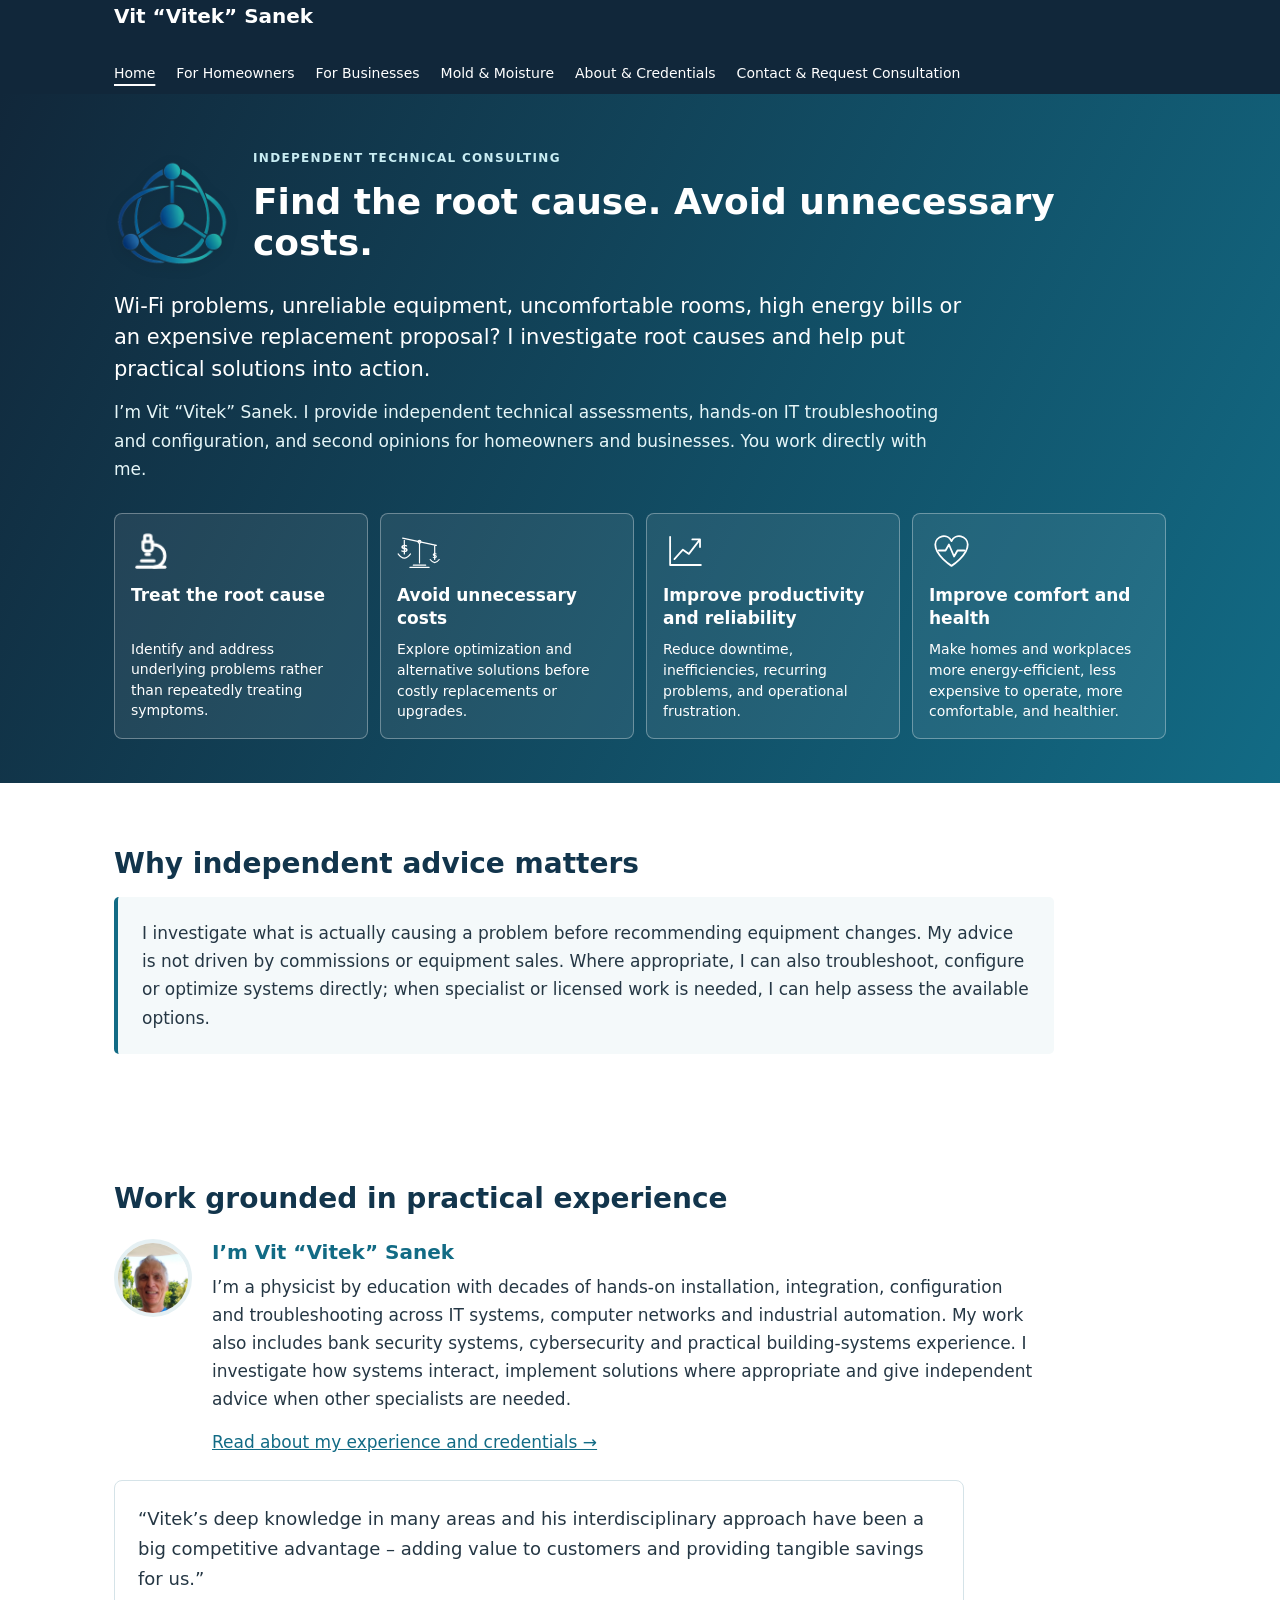
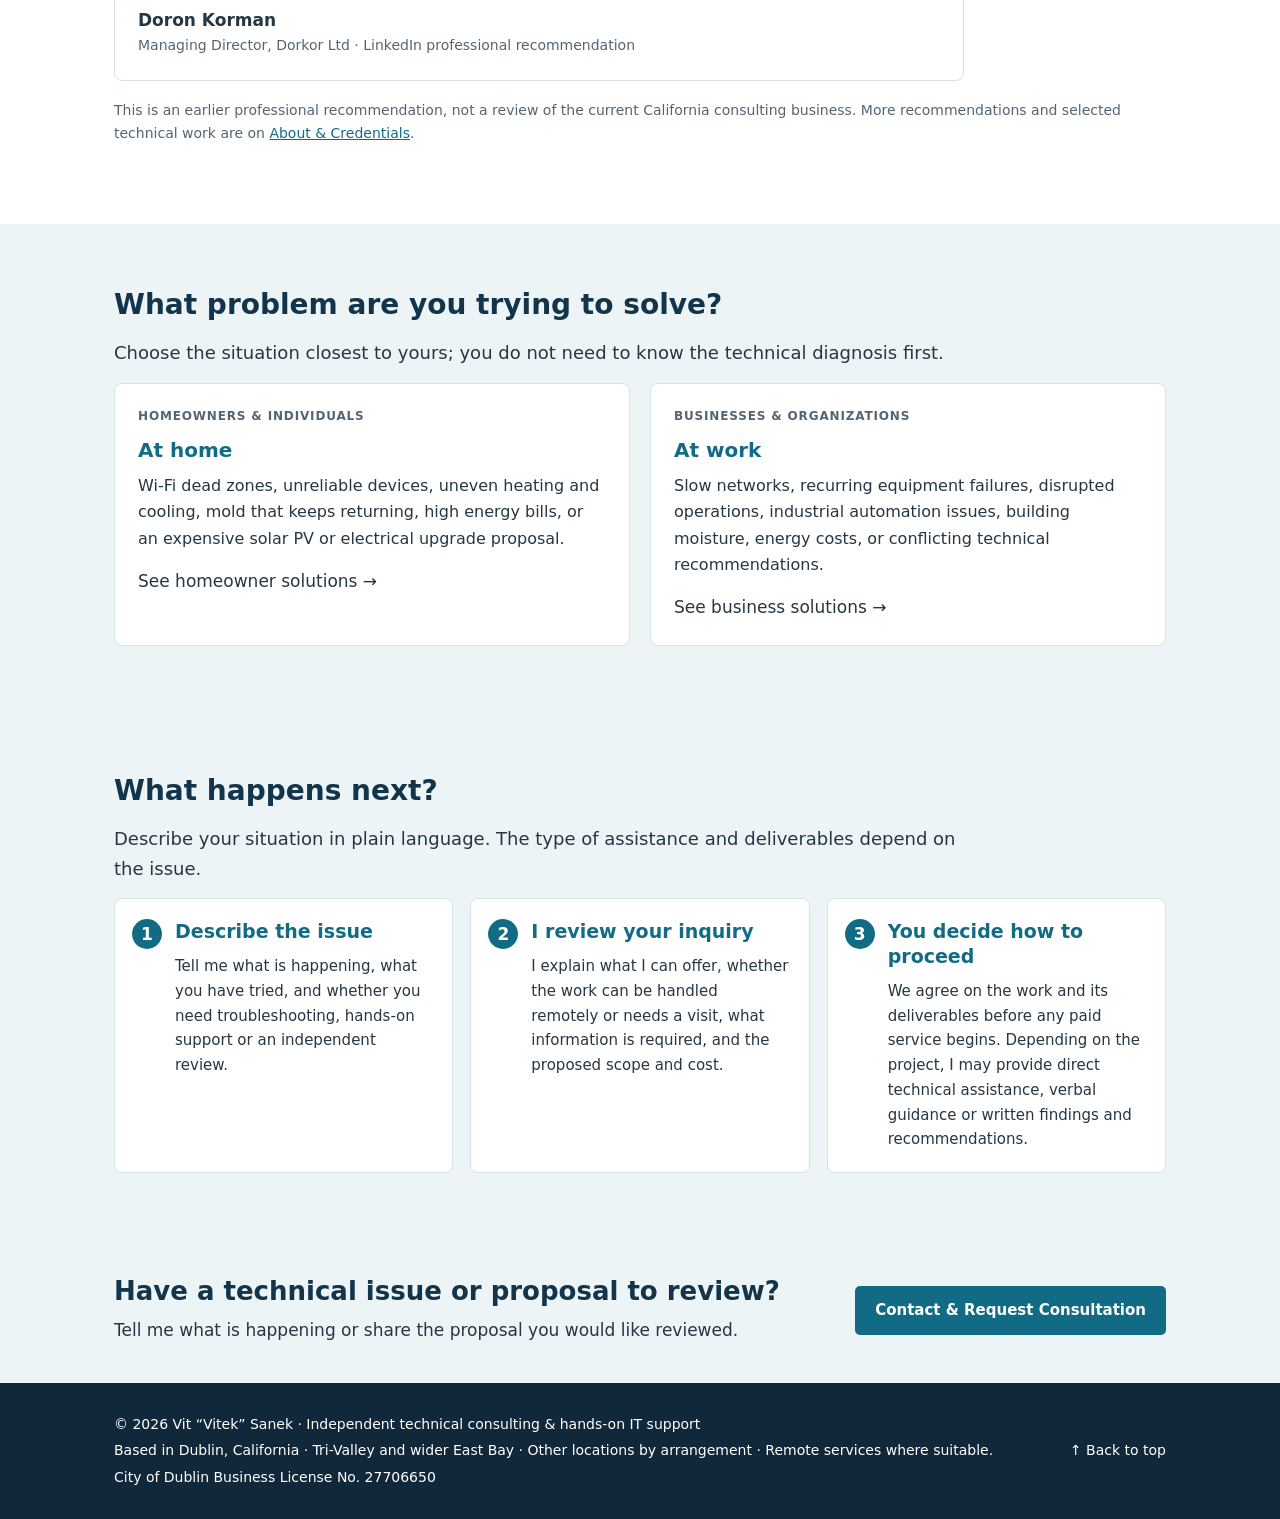
==== commit e016874a: "Add files via upload" ====
--- a/index.html
+++ b/index.html
@@ -32,7 +32,7 @@
 <article class="benefit"><svg aria-hidden="true" viewbox="0 0 80 64"><path d="M10 10 70 23M40 16.5V54M29 58h22M23 62h34M13 11v27M67 23v25"></path><circle cx="40" cy="16.5" r="2.5"></circle><path d="M2 38Q13 53 24 38M59 48Q67 59 75 48"></path><text fill="white" font-size="20" font-weight="600" stroke="none" text-anchor="middle" x="13" y="35">$</text><text fill="white" font-size="13" font-weight="600" stroke="none" text-anchor="middle" x="67" y="45">$</text></svg><h3>Avoid unnecessary costs</h3><p>Explore optimization and alternative solutions before costly replacements or upgrades.</p></article>
 <article class="benefit"><svg aria-hidden="true" viewbox="0 0 48 48"><path d="M6 41V8M6 41h36M11 34l10-11 7 5 13-17M32 11h9v9"></path></svg><h3>Improve productivity and reliability</h3><p>Reduce downtime, inefficiencies, recurring problems, and operational frustration.</p></article>
 <article class="benefit"><svg aria-hidden="true" viewbox="0 0 48 48"><path d="M24 42S5 30 5 17a10 10 0 0 1 19-4 10 10 0 0 1 19 4c0 13-19 25-19 25Z"></path><path d="M9 24h8l4-7 6 14 4-7h8"></path></svg><h3>Improve comfort and health</h3><p>Make homes and workplaces more energy-efficient, less expensive to operate, more comfortable, and healthier.</p></article>
-</div></div></div><section><div class="wrap"><h2>Why independent advice matters</h2><div class="callout"><p>I investigate what is actually causing a problem before recommending equipment changes. My advice is not driven by commissions or equipment sales. Where appropriate, I can also troubleshoot, configure or optimize systems directly; when specialist or licensed work is needed, I can help assess the available options.</p></div></div></section><section><div class="wrap"><h2>Work grounded in practical experience</h2><div class="personal-intro"><img alt="Portrait of Vit “Vitek” Sanek" class="profile-photo" height="78" src="assets/vitek-portrait.jpg" width="78"/><div><h3>I’m Vit “Vitek” Sanek</h3><p>I’m a physicist by education with decades of hands-on IT installation, configuration and troubleshooting experience, work in industrial automation, and practical building-systems experience. I apply the same root-cause approach whether I am solving an IT issue directly or reviewing a larger technical decision.</p><p><a href="about.html">Read about my experience and credentials →</a></p></div></div><div class="quote"><blockquote>“Vitek’s deep knowledge in many areas and his interdisciplinary approach have been a big competitive advantage – adding value to customers and providing tangible savings for us.”</blockquote><p class="attrib">Doron Korman</p><p class="context">Managing Director, Dorkor Ltd · LinkedIn professional recommendation</p></div><p class="page-mark">This is an earlier professional recommendation, not a review of the current California consulting business. More recommendations and selected technical work are on <a href="about.html">About &amp; Credentials</a>.</p></div></section><section class="tint"><div class="wrap"><h2>What problem are you trying to solve?</h2><p class="intro section-lead">Choose the situation closest to yours; you do not need to know the technical diagnosis first.</p><div class="cards two">
+</div></div></div><section><div class="wrap"><h2>Why independent advice matters</h2><div class="callout"><p>I investigate what is actually causing a problem before recommending equipment changes. My advice is not driven by commissions or equipment sales. Where appropriate, I can also troubleshoot, configure or optimize systems directly; when specialist or licensed work is needed, I can help assess the available options.</p></div></div></section><section><div class="wrap"><h2>Work grounded in practical experience</h2><div class="personal-intro"><img alt="Portrait of Vit “Vitek” Sanek" class="profile-photo" height="78" src="assets/vitek-portrait.jpg" width="78"/><div><h3>I’m Vit “Vitek” Sanek</h3><p>I’m a physicist by education with decades of hands-on installation, integration, configuration and troubleshooting across IT systems, computer networks and industrial automation. My work also includes bank security systems, cybersecurity and practical building-systems experience. I investigate how systems interact, implement solutions where appropriate and give independent advice when other specialists are needed.</p><p><a href="about.html">Read about my experience and credentials →</a></p></div></div><div class="quote"><blockquote>“Vitek’s deep knowledge in many areas and his interdisciplinary approach have been a big competitive advantage – adding value to customers and providing tangible savings for us.”</blockquote><p class="attrib">Doron Korman</p><p class="context">Managing Director, Dorkor Ltd · LinkedIn professional recommendation</p></div><p class="page-mark">This is an earlier professional recommendation, not a review of the current California consulting business. More recommendations and selected technical work are on <a href="about.html">About &amp; Credentials</a>.</p></div></section><section class="tint"><div class="wrap"><h2>What problem are you trying to solve?</h2><p class="intro section-lead">Choose the situation closest to yours; you do not need to know the technical diagnosis first.</p><div class="cards two">
 <a class="card linkcard" href="homeowners.html"><span class="tag">Homeowners &amp; individuals</span><h3>At home</h3><p>Wi-Fi dead zones, unreliable devices, uneven heating and cooling, mold that keeps returning, high energy bills, or an expensive solar PV or electrical upgrade proposal.</p><span class="more">See homeowner solutions →</span></a>
 <a class="card linkcard" href="businesses.html"><span class="tag">Businesses &amp; organizations</span><h3>At work</h3><p>Slow networks, recurring equipment failures, disrupted operations, industrial automation issues, building moisture, energy costs, or conflicting technical recommendations.</p><span class="more">See business solutions →</span></a>
 </div></div></section><section class="tint"><div class="wrap"><h2>What happens next?</h2><p class="section-lead">Describe your situation in plain language. The type of assistance and deliverables depend on the issue.</p><div class="steps"><article class="step"><h3>Describe the issue</h3><p>Tell me what is happening, what you have tried, and whether you need troubleshooting, hands-on support or an independent review.</p></article><article class="step"><h3>I review your inquiry</h3><p>I explain what I can offer, whether the work can be handled remotely or needs a visit, what information is required, and the proposed scope and cost.</p></article><article class="step"><h3>You decide how to proceed</h3><p>We agree on the work and its deliverables before any paid service begins. Depending on the project, I may provide direct technical assistance, verbal guidance or written findings and recommendations.</p></article></div></div></section>
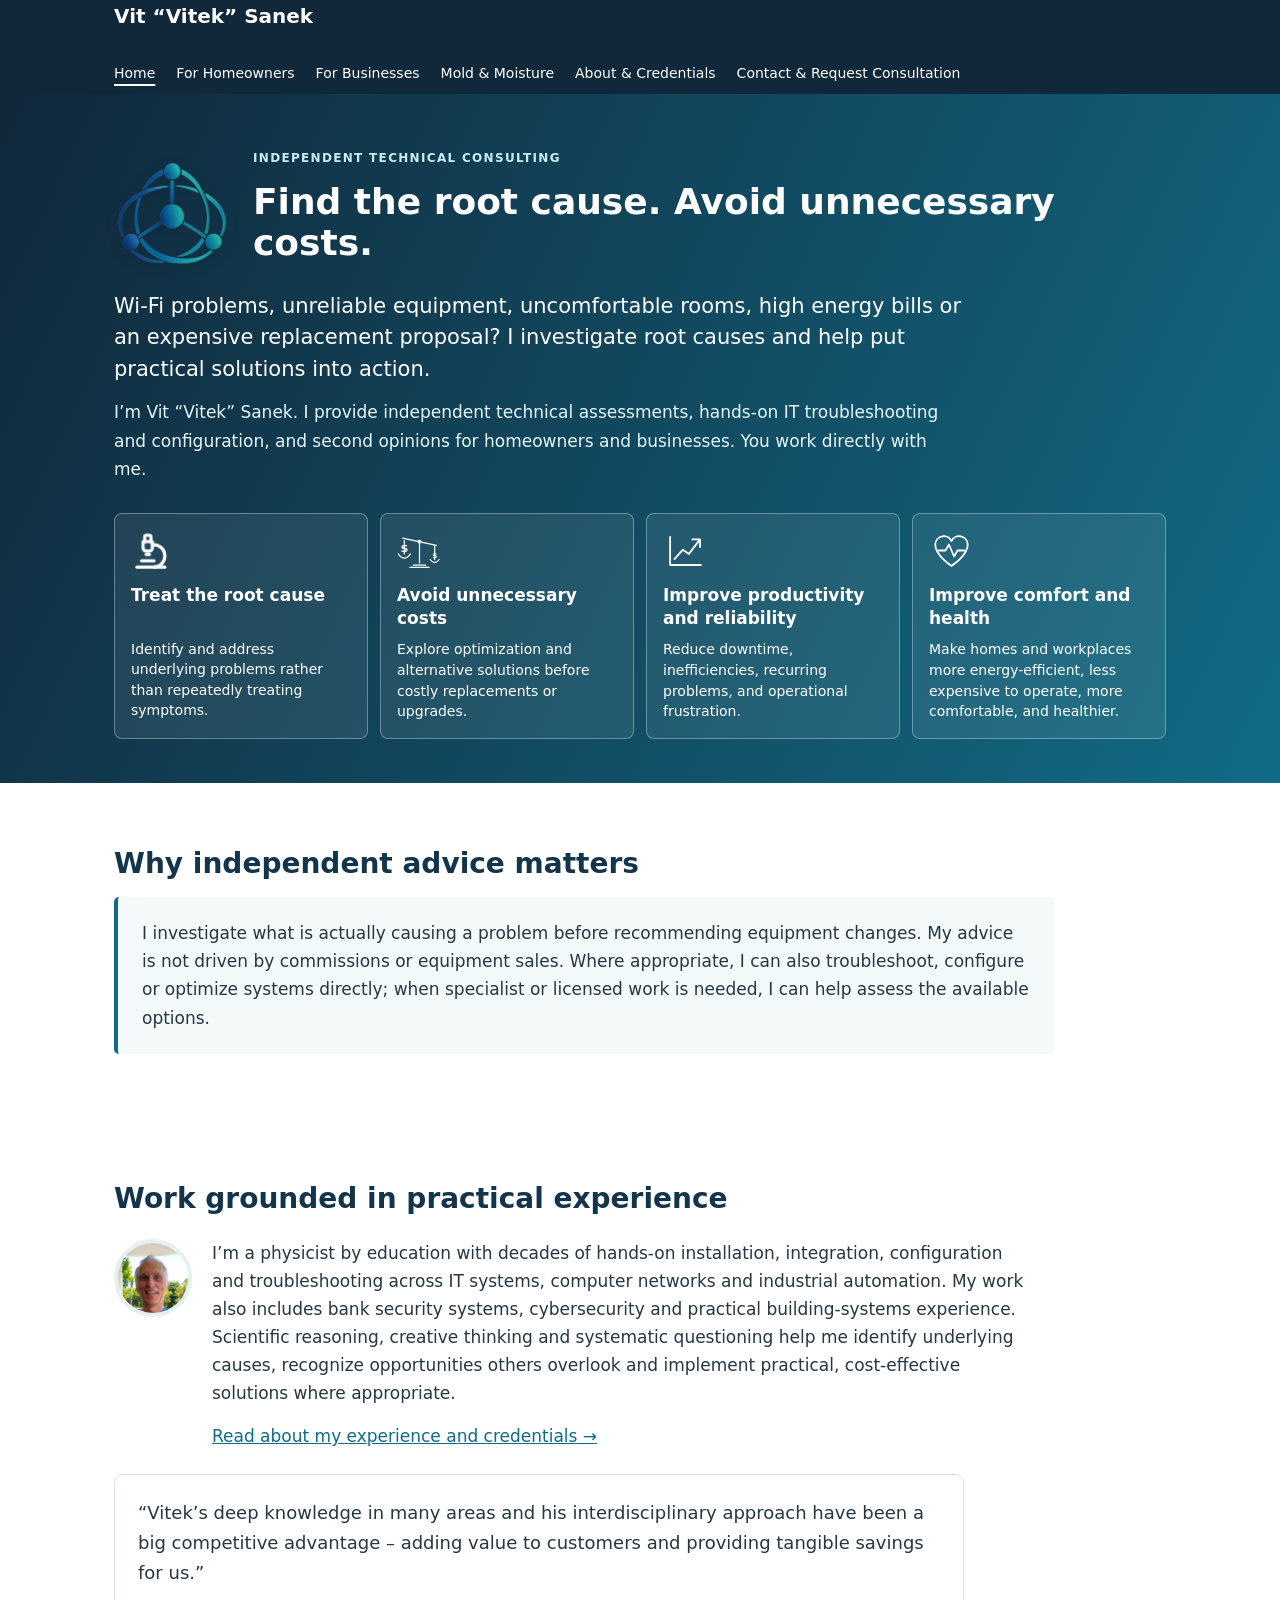
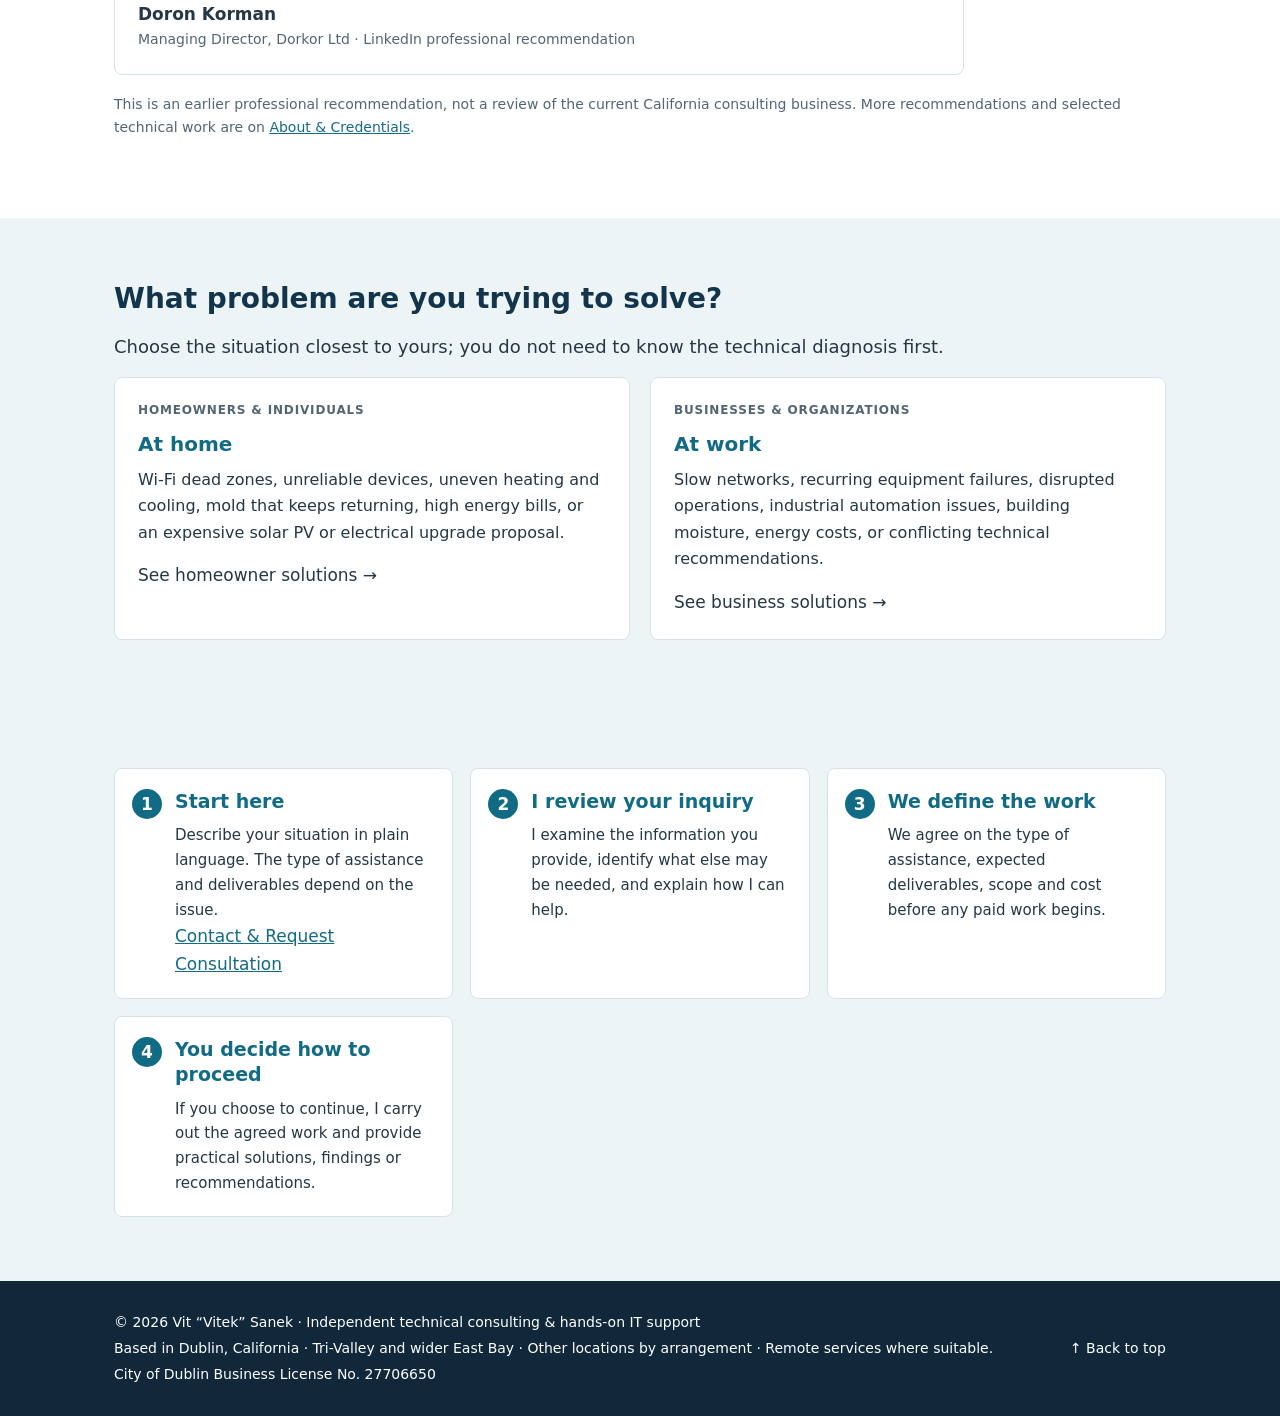
==== commit 071adc05: "Add files via upload" ====
--- a/index.html
+++ b/index.html
@@ -32,8 +32,8 @@
 <article class="benefit"><svg aria-hidden="true" viewbox="0 0 80 64"><path d="M10 10 70 23M40 16.5V54M29 58h22M23 62h34M13 11v27M67 23v25"></path><circle cx="40" cy="16.5" r="2.5"></circle><path d="M2 38Q13 53 24 38M59 48Q67 59 75 48"></path><text fill="white" font-size="20" font-weight="600" stroke="none" text-anchor="middle" x="13" y="35">$</text><text fill="white" font-size="13" font-weight="600" stroke="none" text-anchor="middle" x="67" y="45">$</text></svg><h3>Avoid unnecessary costs</h3><p>Explore optimization and alternative solutions before costly replacements or upgrades.</p></article>
 <article class="benefit"><svg aria-hidden="true" viewbox="0 0 48 48"><path d="M6 41V8M6 41h36M11 34l10-11 7 5 13-17M32 11h9v9"></path></svg><h3>Improve productivity and reliability</h3><p>Reduce downtime, inefficiencies, recurring problems, and operational frustration.</p></article>
 <article class="benefit"><svg aria-hidden="true" viewbox="0 0 48 48"><path d="M24 42S5 30 5 17a10 10 0 0 1 19-4 10 10 0 0 1 19 4c0 13-19 25-19 25Z"></path><path d="M9 24h8l4-7 6 14 4-7h8"></path></svg><h3>Improve comfort and health</h3><p>Make homes and workplaces more energy-efficient, less expensive to operate, more comfortable, and healthier.</p></article>
-</div></div></div><section><div class="wrap"><h2>Why independent advice matters</h2><div class="callout"><p>I investigate what is actually causing a problem before recommending equipment changes. My advice is not driven by commissions or equipment sales. Where appropriate, I can also troubleshoot, configure or optimize systems directly; when specialist or licensed work is needed, I can help assess the available options.</p></div></div></section><section><div class="wrap"><h2>Work grounded in practical experience</h2><div class="personal-intro"><img alt="Portrait of Vit “Vitek” Sanek" class="profile-photo" height="78" src="assets/vitek-portrait.jpg" width="78"/><div><h3>I’m Vit “Vitek” Sanek</h3><p>I’m a physicist by education with decades of hands-on installation, integration, configuration and troubleshooting across IT systems, computer networks and industrial automation. My work also includes bank security systems, cybersecurity and practical building-systems experience. I investigate how systems interact, implement solutions where appropriate and give independent advice when other specialists are needed.</p><p><a href="about.html">Read about my experience and credentials →</a></p></div></div><div class="quote"><blockquote>“Vitek’s deep knowledge in many areas and his interdisciplinary approach have been a big competitive advantage – adding value to customers and providing tangible savings for us.”</blockquote><p class="attrib">Doron Korman</p><p class="context">Managing Director, Dorkor Ltd · LinkedIn professional recommendation</p></div><p class="page-mark">This is an earlier professional recommendation, not a review of the current California consulting business. More recommendations and selected technical work are on <a href="about.html">About &amp; Credentials</a>.</p></div></section><section class="tint"><div class="wrap"><h2>What problem are you trying to solve?</h2><p class="intro section-lead">Choose the situation closest to yours; you do not need to know the technical diagnosis first.</p><div class="cards two">
+</div></div></div><section><div class="wrap"><h2>Why independent advice matters</h2><div class="callout"><p>I investigate what is actually causing a problem before recommending equipment changes. My advice is not driven by commissions or equipment sales. Where appropriate, I can also troubleshoot, configure or optimize systems directly; when specialist or licensed work is needed, I can help assess the available options.</p></div></div></section><section><div class="wrap"><h2>Work grounded in practical experience</h2><div class="personal-intro"><img alt="Portrait of Vit “Vitek” Sanek" class="profile-photo" height="78" src="assets/vitek-portrait.jpg" width="78"/><div><p>I’m a physicist by education with decades of hands-on installation, integration, configuration and troubleshooting across IT systems, computer networks and industrial automation. My work also includes bank security systems, cybersecurity and practical building-systems experience. Scientific reasoning, creative thinking and systematic questioning help me identify underlying causes, recognize opportunities others overlook and implement practical, cost-effective solutions where appropriate.</p><p><a href="about.html">Read about my experience and credentials →</a></p></div></div><div class="quote"><blockquote>“Vitek’s deep knowledge in many areas and his interdisciplinary approach have been a big competitive advantage – adding value to customers and providing tangible savings for us.”</blockquote><p class="attrib">Doron Korman</p><p class="context">Managing Director, Dorkor Ltd · LinkedIn professional recommendation</p></div><p class="page-mark">This is an earlier professional recommendation, not a review of the current California consulting business. More recommendations and selected technical work are on <a href="about.html">About &amp; Credentials</a>.</p></div></section><section class="tint"><div class="wrap"><h2>What problem are you trying to solve?</h2><p class="intro section-lead">Choose the situation closest to yours; you do not need to know the technical diagnosis first.</p><div class="cards two">
 <a class="card linkcard" href="homeowners.html"><span class="tag">Homeowners &amp; individuals</span><h3>At home</h3><p>Wi-Fi dead zones, unreliable devices, uneven heating and cooling, mold that keeps returning, high energy bills, or an expensive solar PV or electrical upgrade proposal.</p><span class="more">See homeowner solutions →</span></a>
 <a class="card linkcard" href="businesses.html"><span class="tag">Businesses &amp; organizations</span><h3>At work</h3><p>Slow networks, recurring equipment failures, disrupted operations, industrial automation issues, building moisture, energy costs, or conflicting technical recommendations.</p><span class="more">See business solutions →</span></a>
-</div></div></section><section class="tint"><div class="wrap"><h2>What happens next?</h2><p class="section-lead">Describe your situation in plain language. The type of assistance and deliverables depend on the issue.</p><div class="steps"><article class="step"><h3>Describe the issue</h3><p>Tell me what is happening, what you have tried, and whether you need troubleshooting, hands-on support or an independent review.</p></article><article class="step"><h3>I review your inquiry</h3><p>I explain what I can offer, whether the work can be handled remotely or needs a visit, what information is required, and the proposed scope and cost.</p></article><article class="step"><h3>You decide how to proceed</h3><p>We agree on the work and its deliverables before any paid service begins. Depending on the project, I may provide direct technical assistance, verbal guidance or written findings and recommendations.</p></article></div></div></section>
-<aside class="cta"><div class="wrap"><div><h2>Have a technical issue or proposal to review?</h2><p>Tell me what is happening or share the proposal you would like reviewed.</p></div><a class="button blue" href="contact.html">Contact &amp; Request Consultation</a></div></aside></main><footer><div class="wrap"><div><p>© 2026 Vit “Vitek” Sanek · Independent technical consulting &amp; hands-on IT support</p><p>Based in Dublin, California · Tri-Valley and wider East Bay · Other locations by arrangement · Remote services where suitable.</p><p>City of Dublin Business License No. 27706650</p></div><a class="top-link" href="#top">↑ Back to top</a></div></footer></body></html>+</div></div></section><section class="tint"><div class="wrap"><div class="steps steps-four"><article class="step"><h3>Start here</h3><p>Describe your situation in plain language. The type of assistance and deliverables depend on the issue.</p><a href="contact.html">Contact &amp; Request Consultation</a></article><article class="step"><h3>I review your inquiry</h3><p>I examine the information you provide, identify what else may be needed, and explain how I can help.</p></article><article class="step"><h3>We define the work</h3><p>We agree on the type of assistance, expected deliverables, scope and cost before any paid work begins.</p></article><article class="step"><h3>You decide how to proceed</h3><p>If you choose to continue, I carry out the agreed work and provide practical solutions, findings or recommendations.</p></article></div></div></section>
+</main><footer><div class="wrap"><div><p>© 2026 Vit “Vitek” Sanek · Independent technical consulting &amp; hands-on IT support</p><p>Based in Dublin, California · Tri-Valley and wider East Bay · Other locations by arrangement · Remote services where suitable.</p><p>City of Dublin Business License No. 27706650</p></div><a class="top-link" href="#top">↑ Back to top</a></div></footer></body></html>
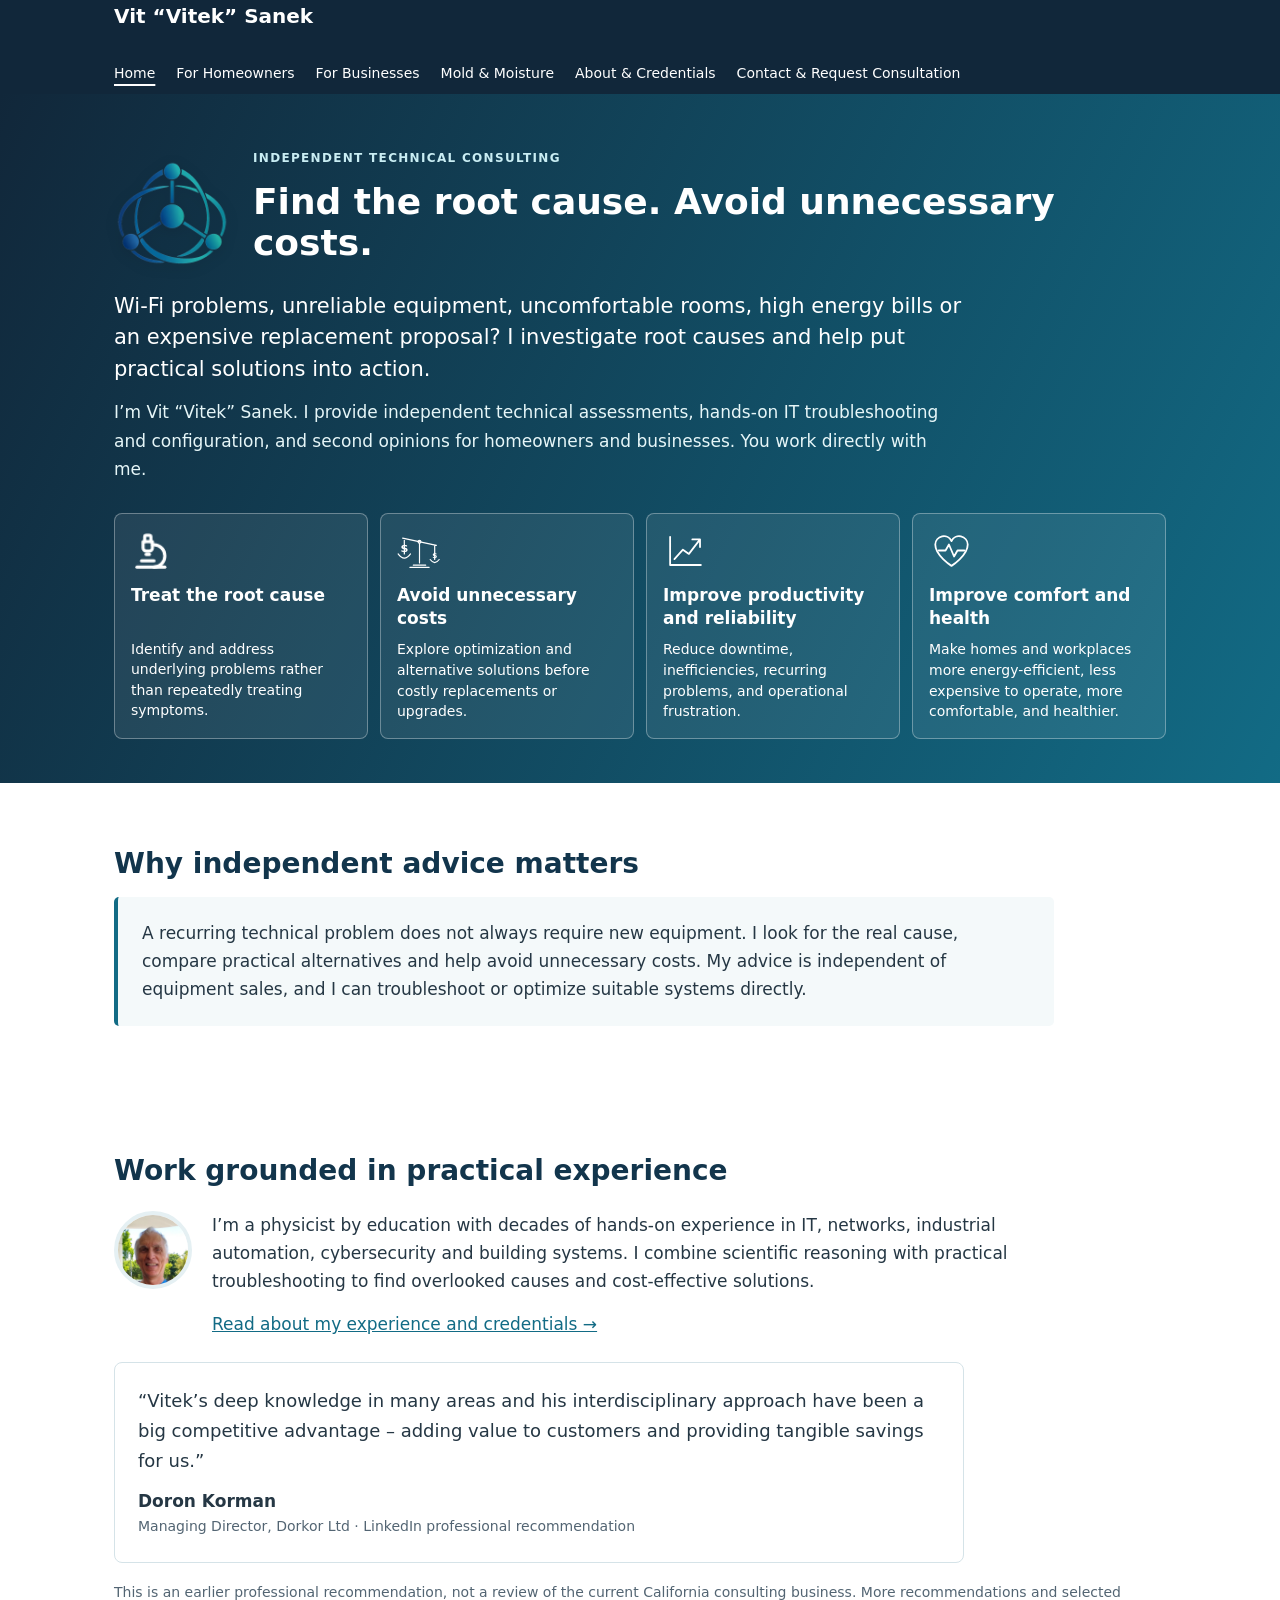
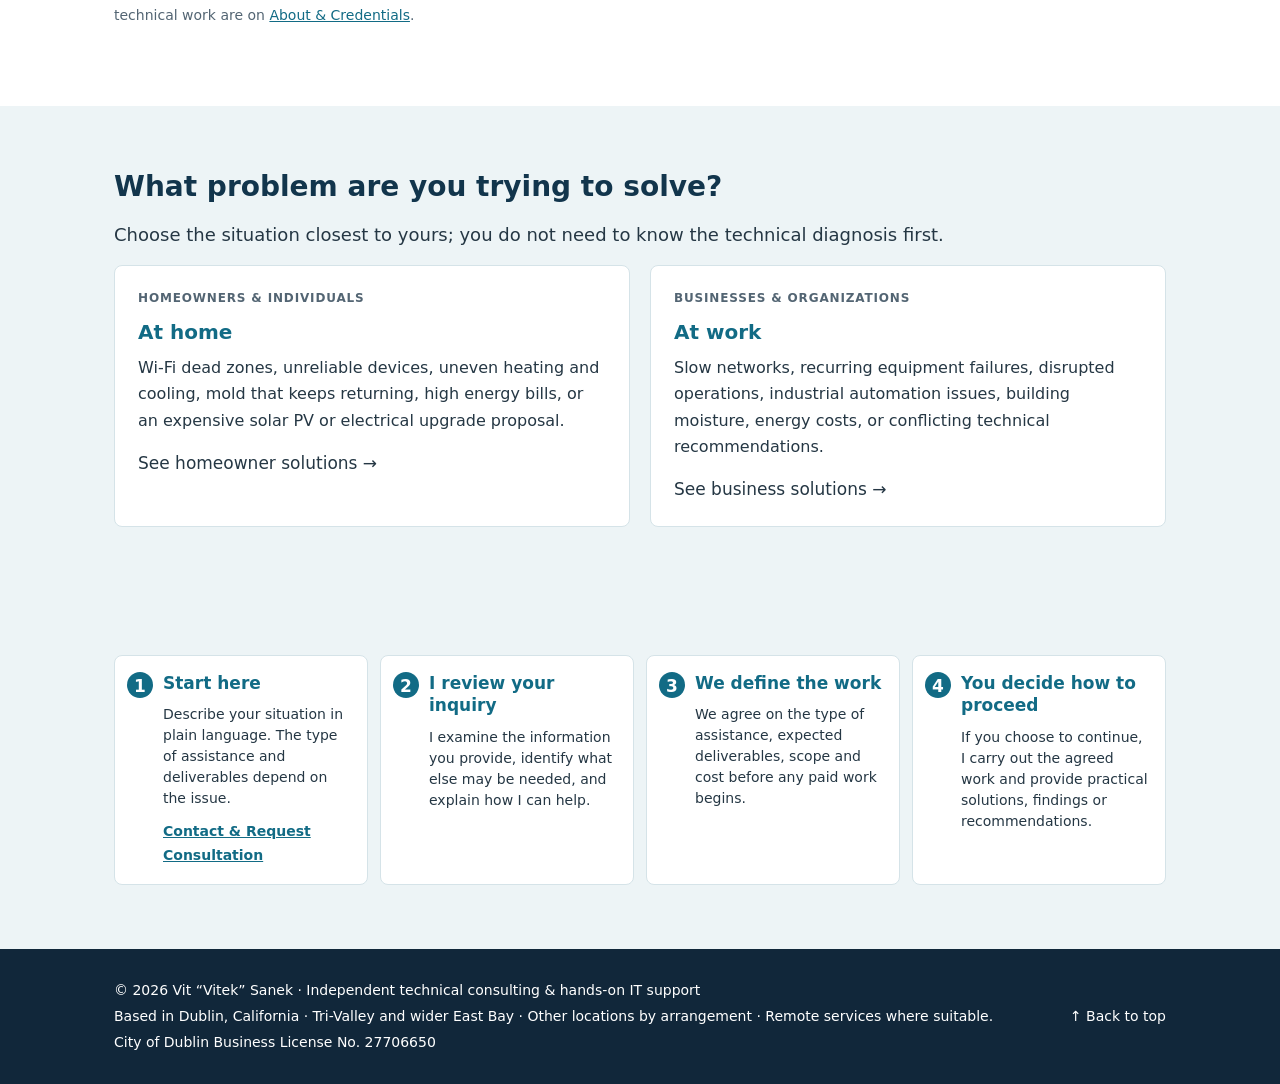
==== commit 22db84b3: "Add files via upload" ====
--- a/index.html
+++ b/index.html
@@ -32,7 +32,7 @@
 <article class="benefit"><svg aria-hidden="true" viewbox="0 0 80 64"><path d="M10 10 70 23M40 16.5V54M29 58h22M23 62h34M13 11v27M67 23v25"></path><circle cx="40" cy="16.5" r="2.5"></circle><path d="M2 38Q13 53 24 38M59 48Q67 59 75 48"></path><text fill="white" font-size="20" font-weight="600" stroke="none" text-anchor="middle" x="13" y="35">$</text><text fill="white" font-size="13" font-weight="600" stroke="none" text-anchor="middle" x="67" y="45">$</text></svg><h3>Avoid unnecessary costs</h3><p>Explore optimization and alternative solutions before costly replacements or upgrades.</p></article>
 <article class="benefit"><svg aria-hidden="true" viewbox="0 0 48 48"><path d="M6 41V8M6 41h36M11 34l10-11 7 5 13-17M32 11h9v9"></path></svg><h3>Improve productivity and reliability</h3><p>Reduce downtime, inefficiencies, recurring problems, and operational frustration.</p></article>
 <article class="benefit"><svg aria-hidden="true" viewbox="0 0 48 48"><path d="M24 42S5 30 5 17a10 10 0 0 1 19-4 10 10 0 0 1 19 4c0 13-19 25-19 25Z"></path><path d="M9 24h8l4-7 6 14 4-7h8"></path></svg><h3>Improve comfort and health</h3><p>Make homes and workplaces more energy-efficient, less expensive to operate, more comfortable, and healthier.</p></article>
-</div></div></div><section><div class="wrap"><h2>Why independent advice matters</h2><div class="callout"><p>I investigate what is actually causing a problem before recommending equipment changes. My advice is not driven by commissions or equipment sales. Where appropriate, I can also troubleshoot, configure or optimize systems directly; when specialist or licensed work is needed, I can help assess the available options.</p></div></div></section><section><div class="wrap"><h2>Work grounded in practical experience</h2><div class="personal-intro"><img alt="Portrait of Vit “Vitek” Sanek" class="profile-photo" height="78" src="assets/vitek-portrait.jpg" width="78"/><div><p>I’m a physicist by education with decades of hands-on installation, integration, configuration and troubleshooting across IT systems, computer networks and industrial automation. My work also includes bank security systems, cybersecurity and practical building-systems experience. Scientific reasoning, creative thinking and systematic questioning help me identify underlying causes, recognize opportunities others overlook and implement practical, cost-effective solutions where appropriate.</p><p><a href="about.html">Read about my experience and credentials →</a></p></div></div><div class="quote"><blockquote>“Vitek’s deep knowledge in many areas and his interdisciplinary approach have been a big competitive advantage – adding value to customers and providing tangible savings for us.”</blockquote><p class="attrib">Doron Korman</p><p class="context">Managing Director, Dorkor Ltd · LinkedIn professional recommendation</p></div><p class="page-mark">This is an earlier professional recommendation, not a review of the current California consulting business. More recommendations and selected technical work are on <a href="about.html">About &amp; Credentials</a>.</p></div></section><section class="tint"><div class="wrap"><h2>What problem are you trying to solve?</h2><p class="intro section-lead">Choose the situation closest to yours; you do not need to know the technical diagnosis first.</p><div class="cards two">
+</div></div></div><section><div class="wrap"><h2>Why independent advice matters</h2><div class="callout"><p>A recurring technical problem does not always require new equipment. I look for the real cause, compare practical alternatives and help avoid unnecessary costs. My advice is independent of equipment sales, and I can troubleshoot or optimize suitable systems directly.</p></div></div></section><section><div class="wrap"><h2>Work grounded in practical experience</h2><div class="personal-intro"><img alt="Portrait of Vit “Vitek” Sanek" class="profile-photo" height="78" src="assets/vitek-portrait.jpg" width="78"/><div><p>I’m a physicist by education with decades of hands-on experience in IT, networks, industrial automation, cybersecurity and building systems. I combine scientific reasoning with practical troubleshooting to find overlooked causes and cost-effective solutions.</p><p><a href="about.html">Read about my experience and credentials →</a></p></div></div><div class="quote"><blockquote>“Vitek’s deep knowledge in many areas and his interdisciplinary approach have been a big competitive advantage – adding value to customers and providing tangible savings for us.”</blockquote><p class="attrib">Doron Korman</p><p class="context">Managing Director, Dorkor Ltd · LinkedIn professional recommendation</p></div><p class="page-mark">This is an earlier professional recommendation, not a review of the current California consulting business. More recommendations and selected technical work are on <a href="about.html">About &amp; Credentials</a>.</p></div></section><section class="tint"><div class="wrap"><h2>What problem are you trying to solve?</h2><p class="intro section-lead">Choose the situation closest to yours; you do not need to know the technical diagnosis first.</p><div class="cards two">
 <a class="card linkcard" href="homeowners.html"><span class="tag">Homeowners &amp; individuals</span><h3>At home</h3><p>Wi-Fi dead zones, unreliable devices, uneven heating and cooling, mold that keeps returning, high energy bills, or an expensive solar PV or electrical upgrade proposal.</p><span class="more">See homeowner solutions →</span></a>
 <a class="card linkcard" href="businesses.html"><span class="tag">Businesses &amp; organizations</span><h3>At work</h3><p>Slow networks, recurring equipment failures, disrupted operations, industrial automation issues, building moisture, energy costs, or conflicting technical recommendations.</p><span class="more">See business solutions →</span></a>
 </div></div></section><section class="tint"><div class="wrap"><div class="steps steps-four"><article class="step"><h3>Start here</h3><p>Describe your situation in plain language. The type of assistance and deliverables depend on the issue.</p><a href="contact.html">Contact &amp; Request Consultation</a></article><article class="step"><h3>I review your inquiry</h3><p>I examine the information you provide, identify what else may be needed, and explain how I can help.</p></article><article class="step"><h3>We define the work</h3><p>We agree on the type of assistance, expected deliverables, scope and cost before any paid work begins.</p></article><article class="step"><h3>You decide how to proceed</h3><p>If you choose to continue, I carry out the agreed work and provide practical solutions, findings or recommendations.</p></article></div></div></section>
--- a/assets/style.css
+++ b/assets/style.css
@@ -72,3 +72,19 @@
 
 /* v26: same reduced H1 size on all pages, including mobile */
 @media(max-width:650px){.hero h1{font-size:30px}}
+
+/* v29: Four-step inquiry flow, existing visual identity retained */
+.steps.steps-four{grid-template-columns:repeat(4,minmax(0,1fr));gap:12px}
+.steps-four .step{padding:16px 14px 16px 48px}
+.steps-four .step:before{left:12px;top:16px;width:26px;height:26px}
+.steps-four .step h3{font-size:17px;line-height:1.3}
+.steps-four .step p{font-size:14px;line-height:1.5}
+.steps-four .step a{display:inline-block;margin-top:11px;font-size:14px;font-weight:700}
+.testimonial-quote{margin:0 0 13px;font-size:15px;line-height:1.55}
+.testimonial-attribution{font-weight:700;color:var(--navy);margin:0}
+@media(max-width:950px){.steps.steps-four{grid-template-columns:repeat(2,minmax(0,1fr))}}
+@media(max-width:650px){.steps.steps-four{grid-template-columns:1fr}}
+
+/* Multi-paragraph approved customer quotations (Version 30). */
+.testimonial-quote p{margin:0 0 13px}
+.testimonial-quote p:last-child{margin-bottom:0}
